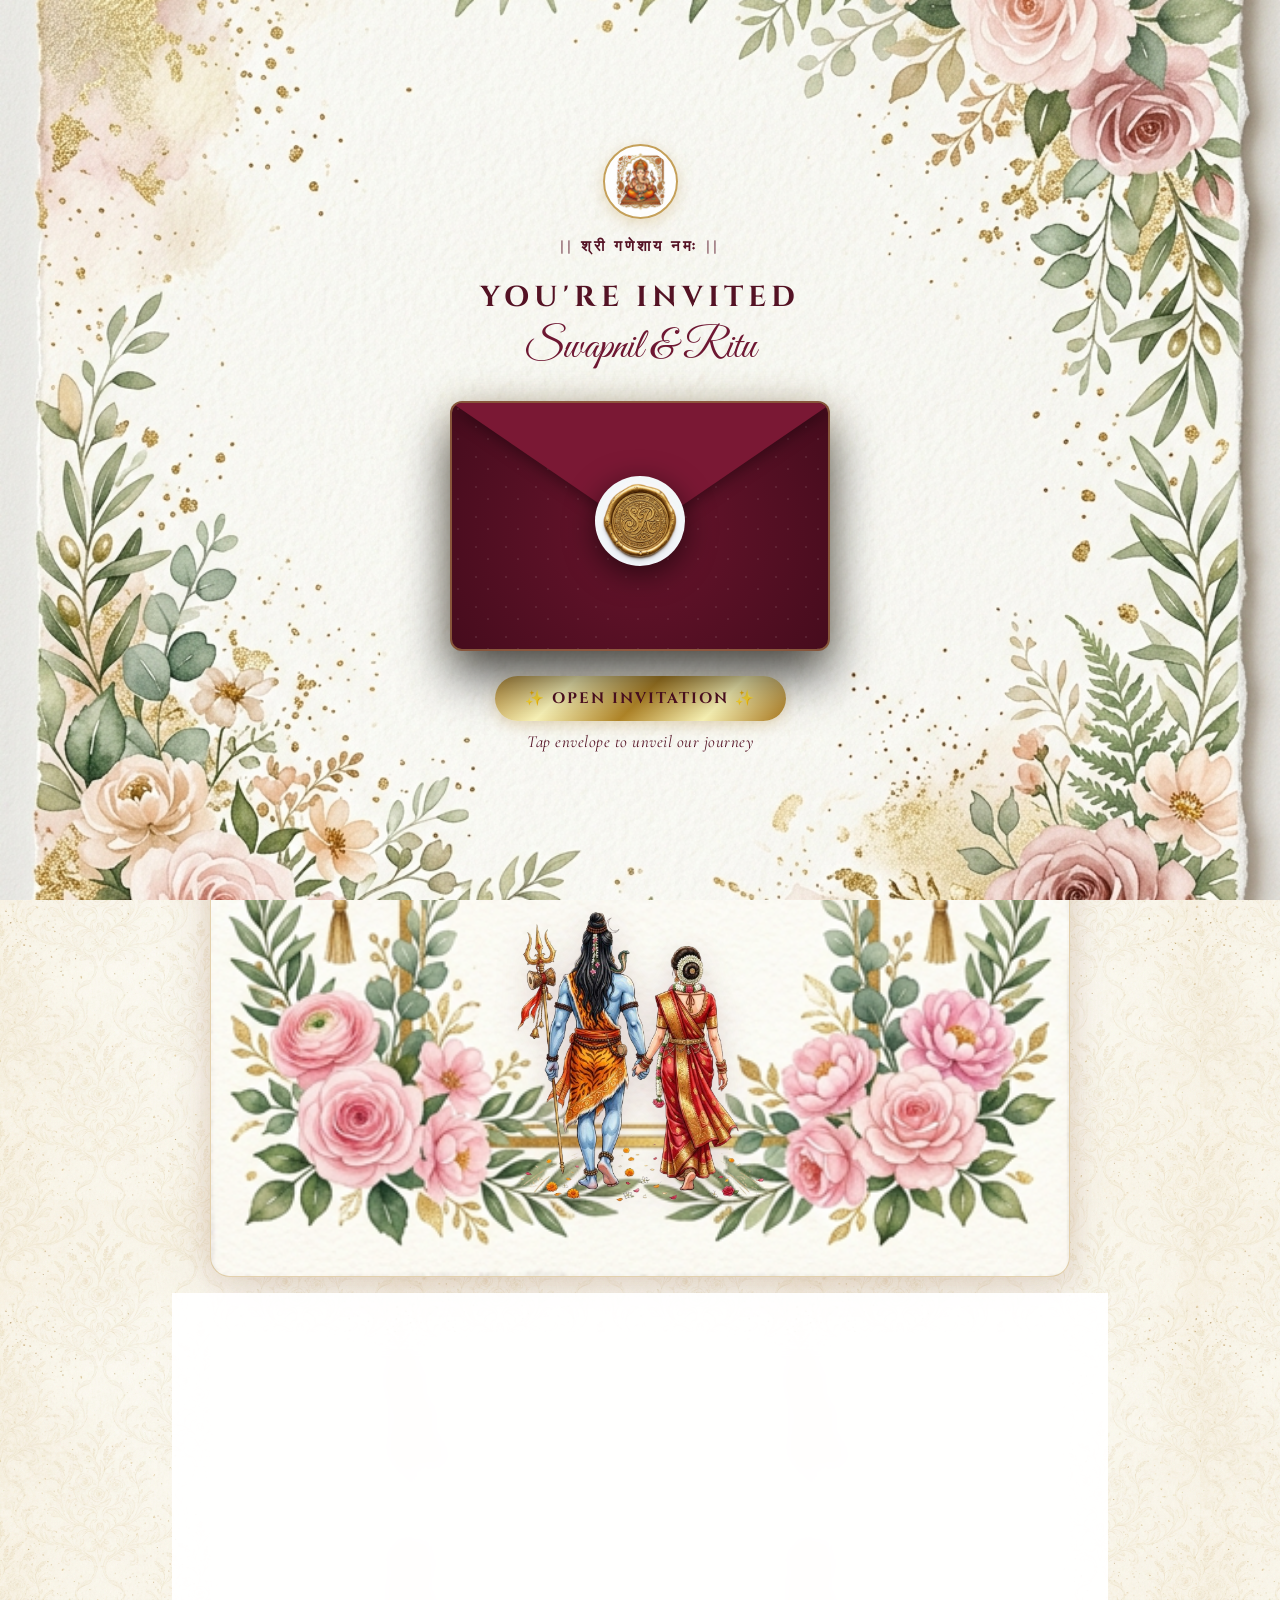
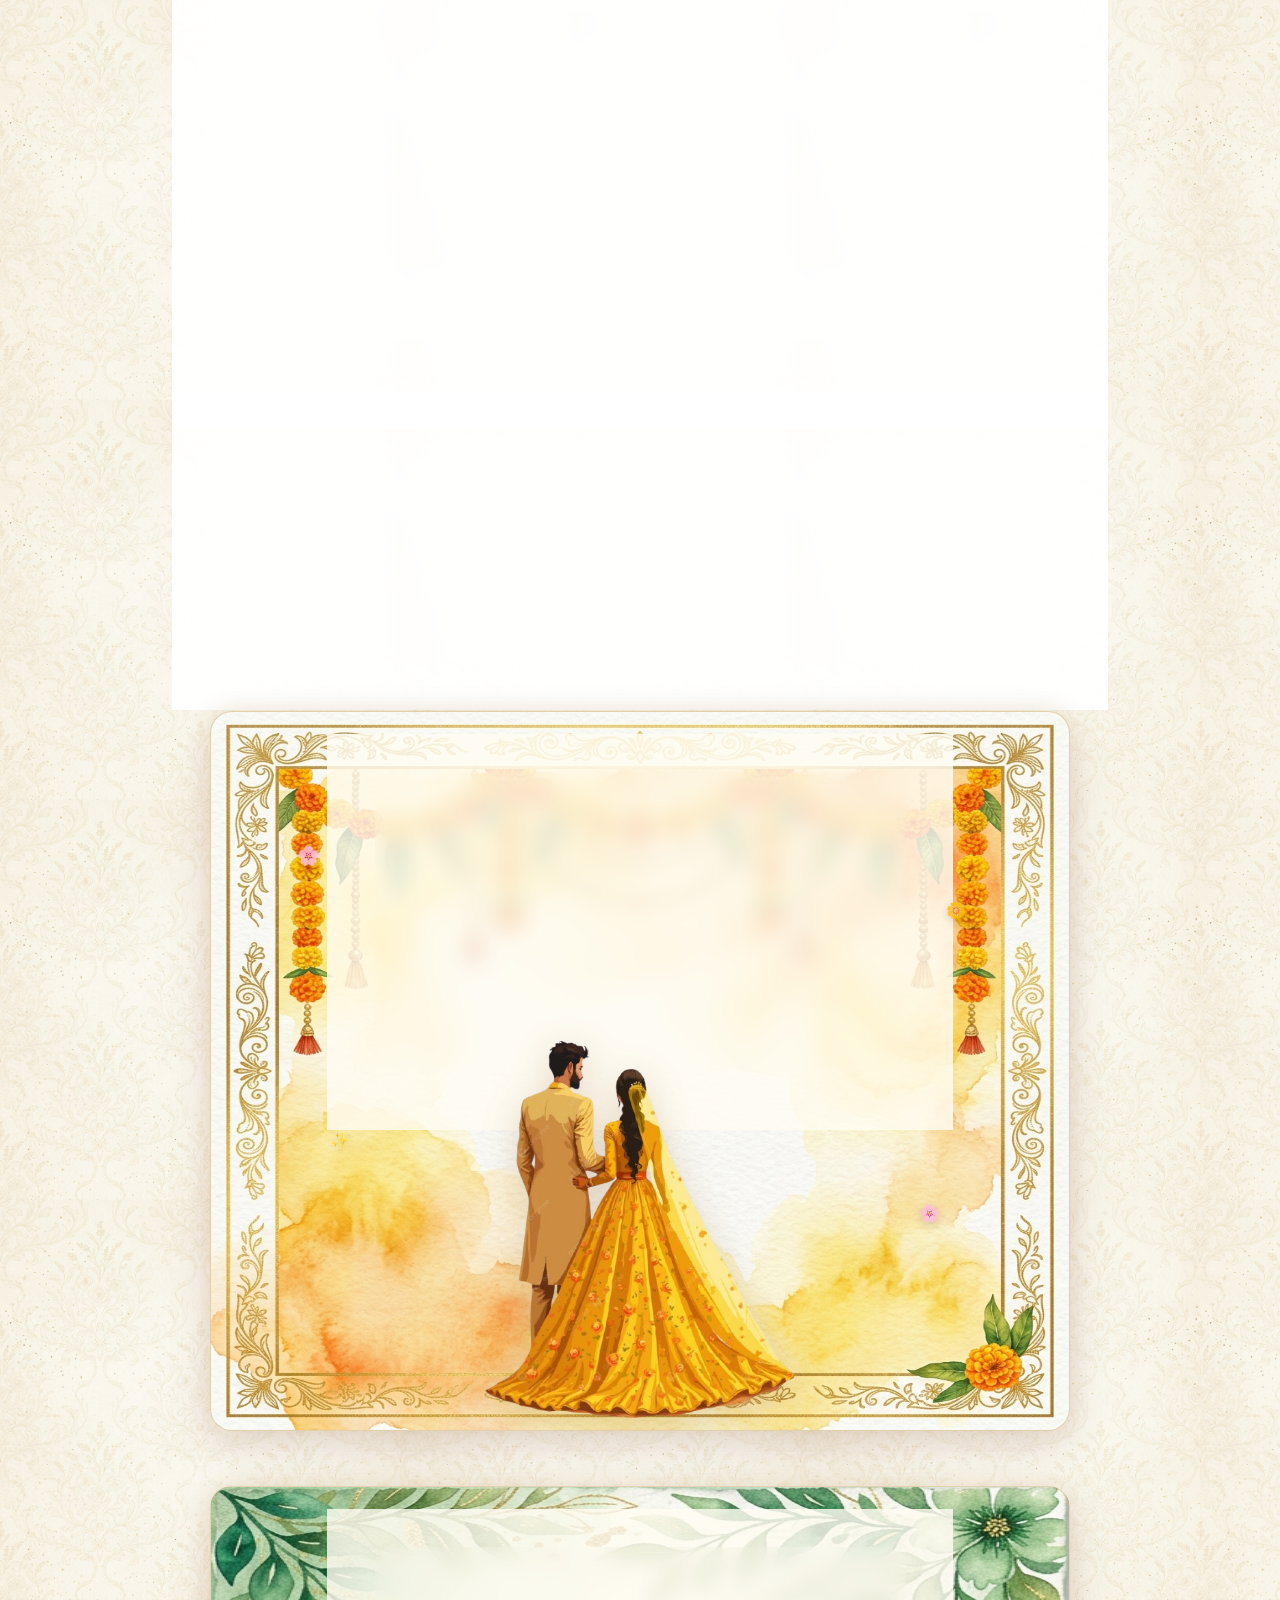
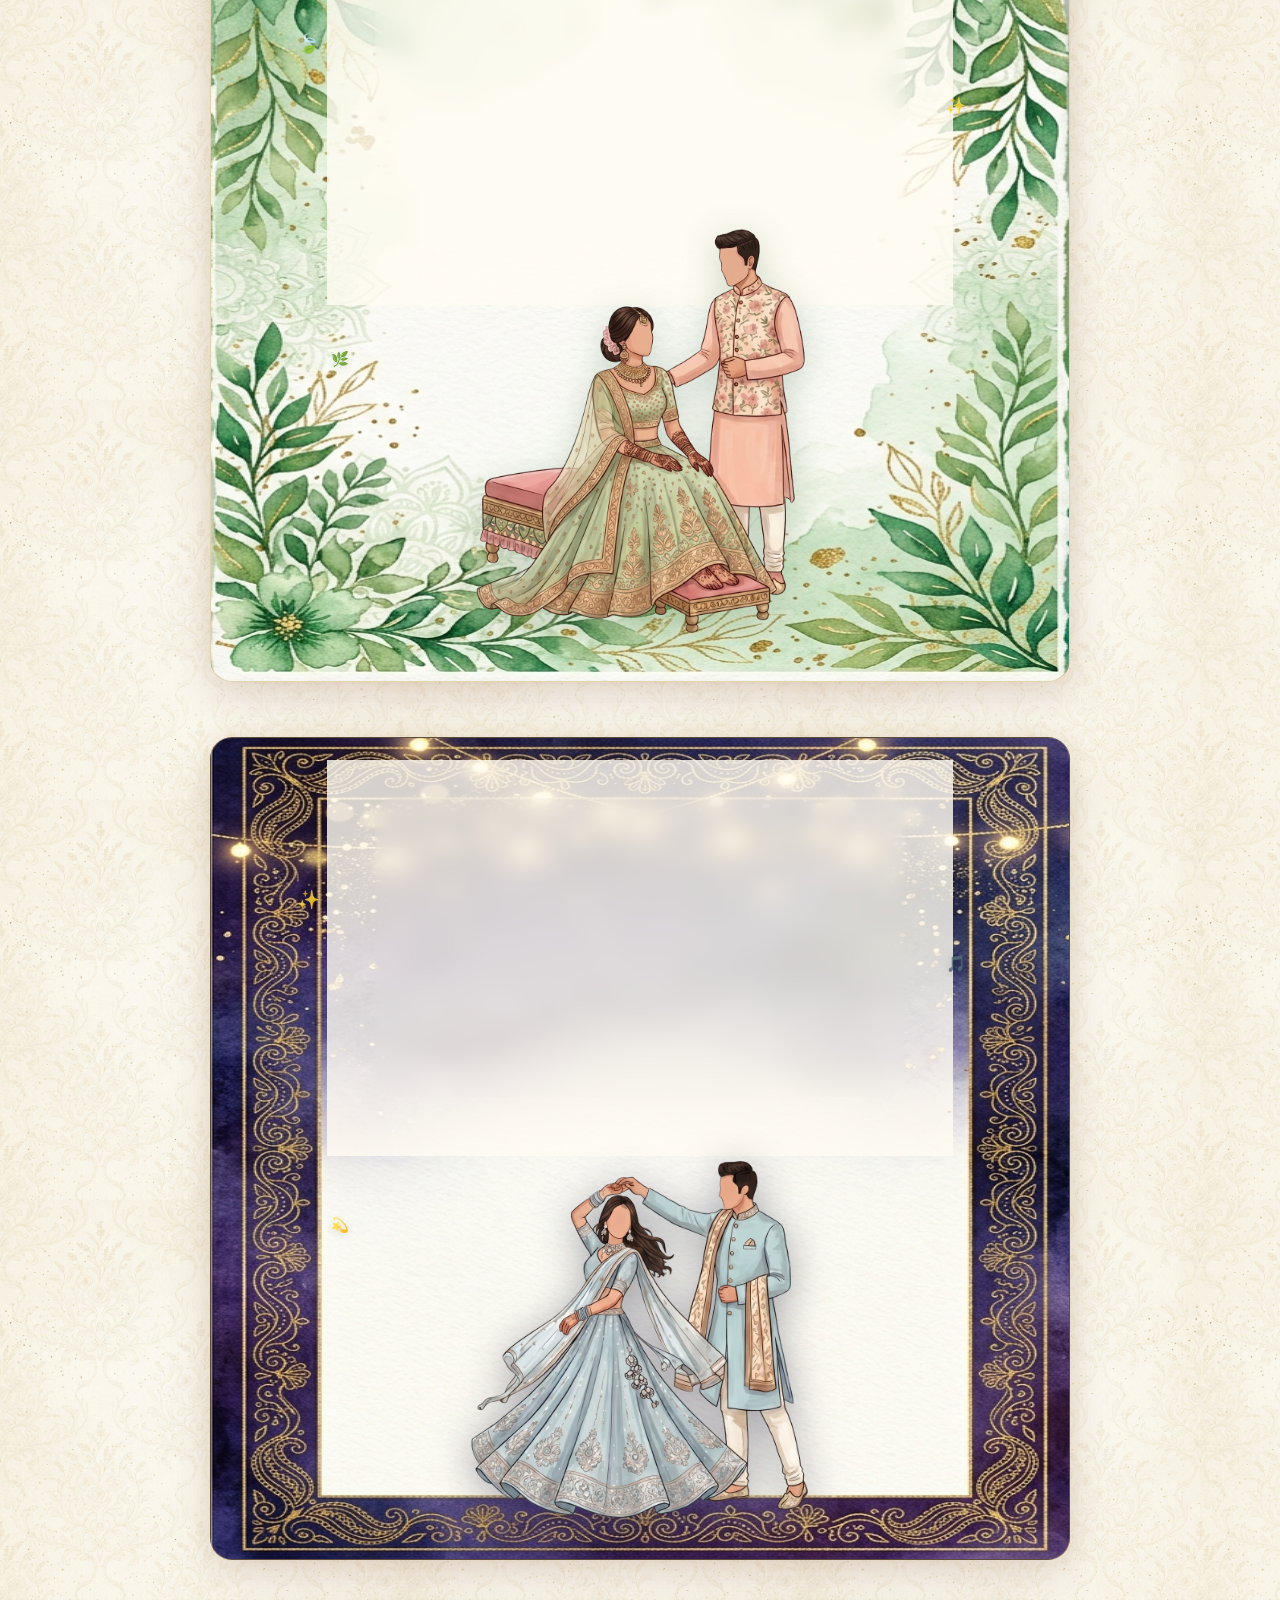
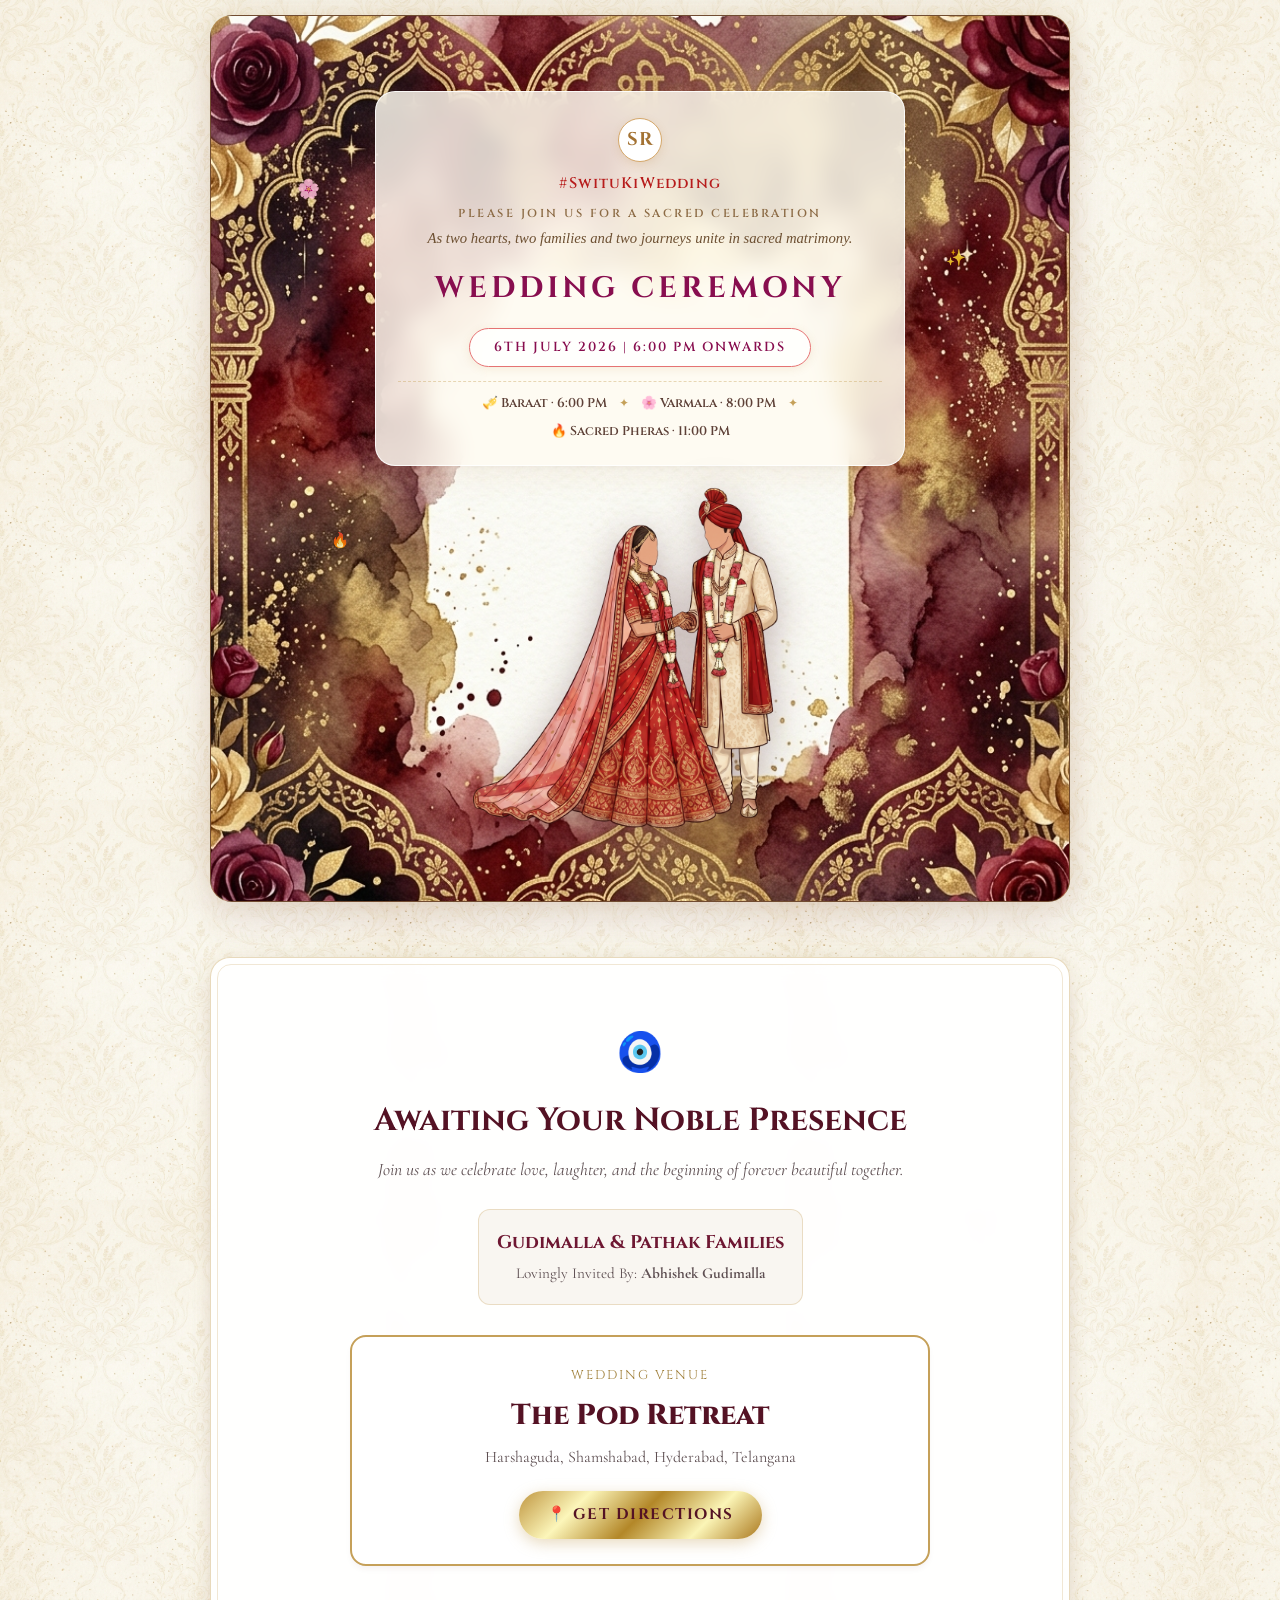
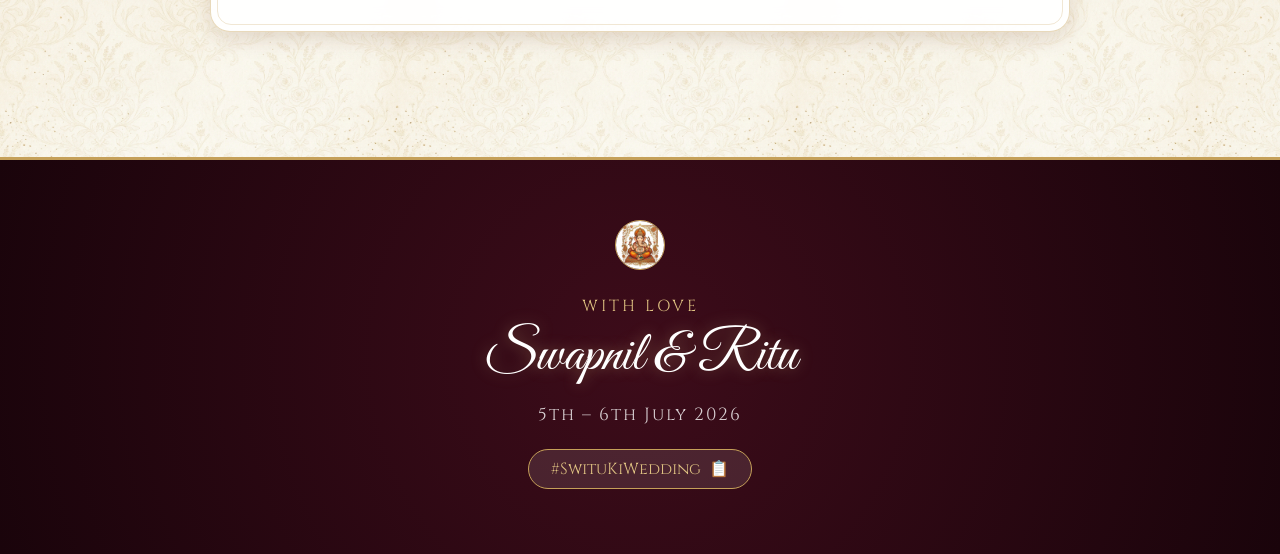
==== index.html @ f56a9f3b "first commit" ====
<!DOCTYPE html>
<html lang="en">
<head>
  <meta charset="UTF-8">
  <meta name="viewport" content="width=device-width, initial-scale=1.0">
  <title>Swapnil & Ritu | Wedding Invitation</title>
  
  <!-- SEO & Social Sharing Meta Tags -->
  <meta name="description" content="Wedding celebration of Swapnil & Ritu on 5th – 6th July 2026 at The Pod Retreat, Harshaguda, Hyderabad. Join us in our celebration of love. #SwituKiWedding">
  <meta property="og:title" content="Swapnil & Ritu Wedding Invitation">
  <meta property="og:description" content="We cordially invite you to celebrate the wedding ceremonies of Swapnil & Ritu on 5th – 6th July 2026.">
  <meta property="og:image" content="assets/img/shiva-parvati.png">
  <meta property="og:type" content="website">

  <!-- Favicon -->
  <link rel="icon" type="image/jpeg" href="assets/img/ganesha.jpg">

  <!-- Custom Stylesheet -->
  <link rel="stylesheet" href="src/style.css">
</head>
<body>

  <!-- Floating Falling Rose Petals & Botanical Canvas -->
  <canvas id="particles-canvas"></canvas>

  <!-- Side Botanical Borders for Larger Screens -->
  <div class="side-floral-left" aria-hidden="true"></div>
  <div class="side-floral-right" aria-hidden="true"></div>

  <!-- ========================================================================
       SECTION 1: 3D INTERACTIVE ENVELOPE OPENING SCREEN (LANDING)
       ======================================================================== -->
  <div id="envelope-screen">
    <div class="envelope-intro-header">
      <img src="assets/img/ganesha.jpg" alt="Lord Ganesha" class="intro-ganesha-badge">
      <div class="intro-shree-ganesh">|| श्री गणेशाय नमः ||</div>
      <div class="intro-invitation-text">You're Invited</div>
      <div class="intro-couple-highlight">
        <span class="js-groom-name">Swapnil</span> &amp; <span class="js-bride-name">Ritu</span>
      </div>
    </div>

    <!-- 3D Envelope -->
    <div class="envelope-wrapper" id="envelope-wrapper" title="Click to open the invitation">
      <div class="envelope-box">
        <div class="envelope-filigree"></div>
        <div class="envelope-flap"></div>
        
        <!-- Golden Monogram Wax Seal -->
        <div class="wax-seal-badge" id="wax-seal-badge">
          <img src="assets/img/wax_seal.jpg" alt="Monogram Wax Seal" class="wax-seal-img">
        </div>
      </div>
    </div>

    <!-- Interactive CTA Prompt -->
    <div class="envelope-cta-guide">
      <button type="button" class="envelope-cta-btn" id="btn-open-envelope">
        <span>✨ OPEN INVITATION ✨</span>
      </button>
      <span class="envelope-cta-subtitle">Tap envelope to unveil our journey</span>
    </div>
  </div>

  <!-- ========================================================================
       MAIN WEDDING INVITATION CONTENT
       ======================================================================== -->
  <main id="main-invitation">
    <div class="container">

      <!-- ====================================================================
           CARD 1: WELCOME INVITATION CARD
           (Framed with g-welcome-bg.png and shiva-parvati.png)
           ==================================================================== -->
      <section class="welcome-card-sheet" id="welcome-card">
        <!-- Top Arch & Bells Section -->
        <div class="welcome-top-arch">
          <!-- Ganesha in Arch Apex -->
          <div class="welcome-ganesha-wrap">
            <img src="assets/img/ganesha.jpg" alt="Lord Ganesha" class="welcome-ganesha-img">
          </div>

          <!-- Shree Ganeshaya Namah Pill Badge -->
          <div class="welcome-pill-badge">
            <span>|| OM SHREE GANESHAYA NAMAH ||</span>
          </div>

          <!-- Shloka Box -->
          <div class="welcome-shloka-box">
            <p class="welcome-shloka-sanskrit">
              मङ्गलम् भगवान् विष्णुः मङ्गलम् गरुडध्वजः ।<br>
              मङ्गलम् पुण्डरीकाक्षः मङ्गलाय तनो हरिः ।।
            </p>
            <p class="welcome-shloka-translit">
              MANGALAM BHAGWAN VISHNU · MANGALAM GARUDADHWAJAH<br>
              MANGALAM PUNDARIKAKSHAH · MANGALAYA TANO HARIH
            </p>
          </div>
        </div>

        <!-- Middle Couple Details -->
        <div class="welcome-content-body">
          <p class="welcome-invitation-text">
            We request the honor of your gracious presence on<br>
            the auspicious occasion of the wedding celebration of
          </p>

          <!-- Groom -->
          <div class="welcome-person-block">
            <h2 class="welcome-person-name js-groom-name">Swapnil</h2>
            <div class="welcome-person-parents">
              S/o <strong class="js-groom-parents">Mr. Srinivas Gudimalla &amp; Mrs. Sunitha Gudimalla</strong>
            </div>
            <div class="welcome-person-grandparents">
              Grandson of <span class="js-groom-grandparents">Late Mr. Ramulu &amp; Mrs. Gouru Bai</span>
            </div>
          </div>

          <!-- Weds -->
          <div class="welcome-weds-divider">weds</div>

          <!-- Bride -->
          <div class="welcome-person-block">
            <h2 class="welcome-person-name js-bride-name">Ritu</h2>
            <div class="welcome-person-parents">
              D/o <strong class="js-bride-parents">Mr. Manoj Kumar Pathak &amp; Mrs. Bachchi Devi</strong>
            </div>
            <div class="welcome-person-grandparents">
              Granddaughter of <span class="js-bride-grandparents">Mr. Shovakant Pathak &amp; Late Mrs. Prabha Devi</span>
            </div>
          </div>

          <!-- Shiva & Parvati Illustration -->
          <div class="welcome-shiva-parvati-wrap">
            <img src="assets/img/shiva-parvati.png" alt="Lord Shiva and Goddess Parvati Blessing" class="welcome-shiva-parvati-img">
          </div>
        </div>
      </section>

      <!-- ====================================================================
           CARD 2: SAVE THE DATE & INTERACTIVE SCRATCH TO REVEAL
           ==================================================================== -->
      <section class="card-sheet scratch-section-wrapper">
        <span class="section-badge">Save The Date</span>
        <h2 class="section-main-heading">A Grand Celebration of Love</h2>
        <p class="section-subheading">Unveil the auspicious date below</p>

        <!-- Scratch Card Box -->
        <div class="scratch-card-box">
          <!-- Hidden Revealed Content -->
          <div class="scratch-revealed-content">
            <span class="revealed-tagline">Save Our Date</span>
            <span class="revealed-date js-wedding-date">6th July 2026</span>
            <span class="revealed-venue js-venue-name">The Pod Retreat, Hyderabad</span>
          </div>

          <!-- Interactive Scratch Canvas -->
          <canvas id="scratch-canvas"></canvas>
        </div>

        <div class="scratch-hint">
          <span>👆 Scratch with finger or mouse to reveal</span>
        </div>
        <button type="button" class="quick-reveal-btn" id="btn-quick-reveal">Reveal Date</button>

        <!-- Real-Time Countdown Timer -->
        <div class="countdown-container">
          <div class="countdown-unit">
            <span class="countdown-num" id="timer-days">00</span>
            <span class="countdown-label">Days</span>
          </div>
          <div class="countdown-unit">
            <span class="countdown-num" id="timer-hours">00</span>
            <span class="countdown-label">Hours</span>
          </div>
          <div class="countdown-unit">
            <span class="countdown-num" id="timer-minutes">00</span>
            <span class="countdown-label">Mins</span>
          </div>
          <div class="countdown-unit">
            <span class="countdown-num" id="timer-seconds">00</span>
            <span class="countdown-label">Secs</span>
          </div>
        </div>
      </section>

      <!-- ====================================================================
           SECTION 3: FESTIVITIES INTRO & STANDALONE CEREMONY CARDS
           ==================================================================== -->
      <section class="card-sheet festivities-intro-sheet">
        <div style="text-align: center;">
          <span class="section-badge">Wedding Festivities</span>
          <h2 class="section-main-heading">Schedule of Celebrations</h2>
          <p class="section-subheading">Join us across every joyful ceremony as two souls unite</p>
        </div>
      </section>

      <!-- ====================================================================
           CEREMONY 1: HALDI CEREMONY (Standalone Custom Card)
           Background: assets/img/g-haldi-background.png
           Foreground: assets/img/haldi-foreground.png
           ==================================================================== -->
      <section class="ceremony-card ceremony-card-haldi" id="event-haldi">
        <!-- Floating Petals Decorative Accents -->
        <span class="floating-petal petal-p1" aria-hidden="true">🌸</span>
        <span class="floating-petal petal-p2" aria-hidden="true">🌼</span>
        <span class="floating-petal petal-p3" aria-hidden="true">✨</span>
        <span class="floating-petal petal-p4" aria-hidden="true">🌸</span>

        <!-- Center Frosted Glass Content Box -->
        <div class="ceremony-frosted-card">
          <!-- Monogram Seal -->
          <div class="ceremony-monogram">
            <span class="ceremony-monogram-text">SR</span>
          </div>

          <!-- Hashtag Tagline -->
          <p class="ceremony-tagline">#SunMeetsSky</p>

          <!-- Invitation Subtext -->
          <p class="ceremony-subtext-heading">PLEASE JOIN US FOR A MORNING</p>
          <p class="ceremony-subtext-desc">Filled with love, laughter and turmeric.</p>

          <!-- Ceremony Title -->
          <h3 class="ceremony-main-title">HALDI CEREMONY</h3>

          <!-- Date / Time Pill Badge -->
          <div class="ceremony-pill-badge">
            <span>5TH JULY 2026 | 10:00 AM</span>
          </div>
        </div>

        <!-- Foreground Couple Illustration -->
        <div class="ceremony-foreground-wrap">
          <img src="assets/img/haldi-foreground.png" alt="Haldi Ceremony Couple" class="ceremony-foreground-img">
        </div>
      </section>

      <!-- ====================================================================
           CEREMONY 2: MEHNDI CEREMONY (Standalone Custom Card)
           Background: assets/img/g-mehndi-background.png
           Foreground: assets/img/mehndi-foreground.png
           ==================================================================== -->
      <section class="ceremony-card ceremony-card-mehndi" id="event-mehndi">
        <span class="floating-petal petal-p1" aria-hidden="true">🍃</span>
        <span class="floating-petal petal-p2" aria-hidden="true">✨</span>
        <span class="floating-petal petal-p3" aria-hidden="true">🌿</span>

        <!-- Center Frosted Glass Content Box -->
        <div class="ceremony-frosted-card">
          <!-- Monogram Seal -->
          <div class="ceremony-monogram">
            <span class="ceremony-monogram-text">SR</span>
          </div>

          <!-- Hashtag Tagline -->
          <p class="ceremony-tagline">#MehndiHaiRachneWali</p>

          <!-- Invitation Subtext -->
          <p class="ceremony-subtext-heading">PLEASE JOIN US FOR AN AFTERNOON</p>
          <p class="ceremony-subtext-desc">Filled with vibrant hues, joyful moments and fragrant henna.</p>

          <!-- Ceremony Title -->
          <h3 class="ceremony-main-title">MEHNDI CEREMONY</h3>

          <!-- Date / Time Pill Badge -->
          <div class="ceremony-pill-badge">
            <span>5TH JULY 2026 | 2:00 PM</span>
          </div>
        </div>

        <!-- Foreground Couple Illustration -->
        <div class="ceremony-foreground-wrap">
          <img src="assets/img/mehndi-foreground.png" alt="Mehndi Ceremony Couple" class="ceremony-foreground-img ceremony-foreground-mehndi">
        </div>
      </section>

      <!-- ====================================================================
           CEREMONY 3: SANGEET CELEBRATION (Standalone Custom Card)
           Background: assets/img/g-sangeet-background.png
           Foreground: assets/img/sangeet-foreground.png
           ==================================================================== -->
      <section class="ceremony-card ceremony-card-sangeet" id="event-sangeet">
        <span class="floating-petal petal-p1" aria-hidden="true">✨</span>
        <span class="floating-petal petal-p2" aria-hidden="true">🎵</span>
        <span class="floating-petal petal-p3" aria-hidden="true">💫</span>

        <!-- Center Frosted Glass Content Box -->
        <div class="ceremony-frosted-card">
          <!-- Monogram Seal -->
          <div class="ceremony-monogram">
            <span class="ceremony-monogram-text">SR</span>
          </div>

          <!-- Hashtag Tagline -->
          <p class="ceremony-tagline">#YeShaamShandaar</p>

          <!-- Invitation Subtext -->
          <p class="ceremony-subtext-heading">PLEASE JOIN US FOR AN EVENING</p>
          <p class="ceremony-subtext-desc">Where melodies meet memories and hearts dance with joy.</p>

          <!-- Ceremony Title -->
          <h3 class="ceremony-main-title">SANGEET CELEBRATION</h3>

          <!-- Date / Time Pill Badge -->
          <div class="ceremony-pill-badge">
            <span>5TH JULY 2026 | 8:00 PM</span>
          </div>
        </div>

        <!-- Foreground Couple Illustration -->
        <div class="ceremony-foreground-wrap">
          <img src="assets/img/sangeet-foreground.png" alt="Sangeet Celebration Couple" class="ceremony-foreground-img ceremony-foreground-sangeet">
        </div>
      </section>

      <!-- ====================================================================
           CEREMONY 4: WEDDING CEREMONY (Standalone Custom Card)
           Background: assets/img/g-wedding-background.png
           Foreground: assets/img/wedding-foreground.png
           ==================================================================== -->
      <section class="ceremony-card ceremony-card-wedding" id="event-wedding">
        <span class="floating-petal petal-p1" aria-hidden="true">🌸</span>
        <span class="floating-petal petal-p2" aria-hidden="true">✨</span>
        <span class="floating-petal petal-p3" aria-hidden="true">🔥</span>

        <!-- Center Frosted Glass Content Box -->
        <div class="ceremony-frosted-card">
          <!-- Monogram Seal -->
          <div class="ceremony-monogram">
            <span class="ceremony-monogram-text">SR</span>
          </div>

          <!-- Hashtag Tagline -->
          <p class="ceremony-tagline">#SwituKiWedding</p>

          <!-- Invitation Subtext -->
          <p class="ceremony-subtext-heading">PLEASE JOIN US FOR A SACRED CELEBRATION</p>
          <p class="ceremony-subtext-desc">As two hearts, two families and two journeys unite in sacred matrimony.</p>

          <!-- Ceremony Title -->
          <h3 class="ceremony-main-title">WEDDING CEREMONY</h3>

          <!-- Date / Time Pill Badge -->
          <div class="ceremony-pill-badge">
            <span>6TH JULY 2026 | 6:00 PM ONWARDS</span>
          </div>

          <!-- Detailed Sacred Timeline -->
          <div class="ceremony-timeline-pill-box">
            <span class="ceremony-timeline-item">🎺 Baraat · 6:00 PM</span>
            <span class="ceremony-timeline-divider">✦</span>
            <span class="ceremony-timeline-item">🌸 Varmala · 8:00 PM</span>
            <span class="ceremony-timeline-divider">✦</span>
            <span class="ceremony-timeline-item">🔥 Sacred Pheras · 11:00 PM</span>
          </div>
        </div>

        <!-- Foreground Couple Illustration -->
        <div class="ceremony-foreground-wrap">
          <img src="assets/img/wedding-foreground.png" alt="Wedding Ceremony Couple" class="ceremony-foreground-img ceremony-foreground-wedding">
        </div>
      </section>



      <!-- ====================================================================
           CARD 5: VENUE & AWAITING NOBLE PRESENCE
           ==================================================================== -->
      <section class="card-sheet">
        <div class="venue-card-inner">
          <div class="evil-eye-icon">🧿</div>
          <h2 class="awaiting-title">Awaiting Your Noble Presence</h2>
          <p class="awaiting-message js-host-message">
            “Join us as we celebrate love, laughter, and the beginning of forever beautiful together.”
          </p>

          <div class="host-signature-box">
            <div class="host-families js-host-family">Gudimalla &amp; Pathak Families</div>
            <div class="cordially-invited">Lovingly Invited By: <strong class="js-invited-by">Abhishek Gudimalla</strong></div>
          </div>

          <div class="venue-details-box">
            <span class="venue-tag">Wedding Venue</span>
            <h3 class="venue-name js-venue-name">The Pod Retreat</h3>
            <p class="venue-address js-venue-address">Harshaguda, Shamshabad, Hyderabad, Telangana</p>
            <a href="https://www.google.com/maps/search/?api=1&query=The+Pod+Retreat+Harshaguda+Hyderabad" target="_blank" rel="noopener noreferrer" class="directions-btn" id="btn-get-directions">
              <span>📍 GET DIRECTIONS</span>
            </a>
          </div>
        </div>
      </section>

    </div>
  </main>

  <!-- ========================================================================
       FOOTER & SOCIAL HASHTAG
       ======================================================================== -->
  <footer class="wedding-footer">
    <img src="assets/img/ganesha.jpg" alt="Lord Ganesha" class="footer-ganesha-small">
    <div class="footer-with-love">With Love</div>
    <div class="footer-names"><span class="js-groom-name">Swapnil</span> &amp; <span class="js-bride-name">Ritu</span></div>
    <div class="footer-date js-wedding-date">5th – 6th July 2026</div>

    <button type="button" class="footer-hashtag-btn" id="btn-copy-hashtag">
      <span class="js-hashtag">#SwituKiWedding</span>
      <span>📋</span>
    </button>
    <span class="footer-copy-toast" id="hashtag-toast">Copied hashtag to clipboard!</span>
  </footer>

  <!-- ========================================================================
       FLOATING AUDIO CONTROLLER
       ======================================================================== -->
  <div class="audio-controller">
    <div class="audio-tooltip" id="audio-tooltip">Play Music</div>
    <button type="button" class="audio-toggle-btn" id="btn-audio-toggle" aria-label="Toggle background music">
      <span id="audio-icon">🔇</span>
    </button>
  </div>

  <!-- Scripts -->
  <script src="src/config.js"></script>
  <script src="src/main.js"></script>
</body>
</html>
---- src/style.css ----
/* ==========================================================================
   WEDDING INVITATION CLONE - STYLESHEET
   Aesthetic: Royal Indian Wedding, Parchment & Watercolor Florals, Warm Gold & Maroon
   ========================================================================== */

@import url('https://fonts.googleapis.com/css2?family=Cinzel+Decorative:wght@700;900&family=Cinzel:wght@500;600;700;800&family=Cormorant+Garamond:ital,wght@0,400;0,600;0,700;1,400;1,600&family=Great+Vibes&family=Montserrat:wght@300;400;500;600;700&family=Noto+Serif+Devanagari:wght@500;600;700&display=swap');

:root {
  --primary-maroon: #541224;
  --royal-maroon: #6e1732;
  --accent-burgundy: #831843;
  --gold-primary: #c5a059;
  --gold-light: #dfc282;
  --gold-dark: #9e7d36;
  --gold-gradient: linear-gradient(135deg, #bf953f 0%, #fcf6ba 25%, #b38728 50%, #fbf5b7 75%, #aa771c 100%);
  --gold-text-gradient: linear-gradient(135deg, #8a641d 0%, #c5a059 50%, #755214 100%);
  --bg-cream: #faf7f2;
  --bg-parchment: #f6f1e8;
  --text-dark: #2c1a1d;
  --text-muted: #5e4f52;
  --font-serif: 'Cormorant Garamond', Georgia, serif;
  --font-royal: 'Cinzel', serif;
  --font-script: 'Great Vibes', cursive;
  --font-sans: 'Montserrat', sans-serif;
  --shadow-sm: 0 4px 6px -1px rgba(74, 21, 37, 0.05);
  --shadow-md: 0 10px 25px -5px rgba(74, 21, 37, 0.12);
  --shadow-lg: 0 20px 40px -10px rgba(74, 21, 37, 0.2);
  --radius-card: 20px;
  --radius-sm: 10px;
}

/* Base Styles */
* {
  margin: 0;
  padding: 0;
  box-sizing: border-box;
}

html {
  scroll-behavior: smooth;
  font-size: 16px;
}

body {
  font-family: var(--font-serif);
  background-color: var(--bg-cream);
  background-image: url('../assets/img/parchment_bg.jpg');
  background-repeat: repeat;
  background-size: 400px;
  color: var(--text-dark);
  line-height: 1.6;
  overflow-x: hidden;
  position: relative;
  min-height: 100vh;
}

/* Floating Particles Canvas */
#particles-canvas {
  position: fixed;
  top: 0;
  left: 0;
  width: 100vw;
  height: 100vh;
  pointer-events: none;
  z-index: 90;
}

/* Container */
.container {
  width: 100%;
  max-width: 900px;
  margin: 0 auto;
  padding: 0 20px;
  position: relative;
  z-index: 10;
}

/* ==========================================================================
   ENVELOPE SCREEN (INTERACTIVE LANDING)
   ========================================================================== */
#envelope-screen {
  position: fixed;
  inset: 0;
  width: 100vw;
  height: 100vh;
  background-color: #faf7f2;
  background-image: url('../assets/img/background.png');
  background-size: cover;
  background-position: center center;
  background-repeat: no-repeat;
  display: flex;
  flex-direction: column;
  justify-content: center;
  align-items: center;
  z-index: 1000;
  transition: opacity 1s cubic-bezier(0.4, 0, 0.2, 1), transform 1s cubic-bezier(0.4, 0, 0.2, 1);
  overflow: hidden;
  padding: 20px;
}

#envelope-screen.opened {
  opacity: 0;
  transform: scale(1.1);
  pointer-events: none;
}

.envelope-intro-header {
  text-align: center;
  margin-bottom: 20px;
  animation: fadeInDown 1.2s ease-out;
}

.intro-ganesha-badge {
  width: 75px;
  height: 75px;
  border-radius: 50%;
  border: 2px solid var(--gold-primary);
  background: rgba(255, 255, 255, 0.85);
  padding: 4px;
  box-shadow: 0 4px 15px rgba(197, 160, 89, 0.35);
  margin-bottom: 8px;
  object-fit: contain;
}

.intro-shree-ganesh {
  font-family: var(--font-royal);
  color: var(--primary-maroon);
  letter-spacing: 3px;
  font-size: 0.95rem;
  font-weight: 700;
  text-transform: uppercase;
  margin-bottom: 4px;
}

.intro-invitation-text {
  font-family: var(--font-royal);
  color: var(--primary-maroon);
  font-size: 1.8rem;
  letter-spacing: 5px;
  font-weight: 700;
  text-transform: uppercase;
  margin-top: 15px;
}

.intro-couple-highlight {
  font-family: var(--font-script);
  color: var(--royal-maroon);
  font-size: 2.6rem;
  margin-top: -6px;
}

/* Envelope 3D Container */
.envelope-wrapper {
  position: relative;
  width: 380px;
  max-width: 90vw;
  height: 250px;
  cursor: pointer;
  perspective: 1200px;
  transition: transform 0.4s ease;
}

.envelope-wrapper:hover {
  transform: translateY(-8px) scale(1.02);
}

.envelope-box {
  position: relative;
  width: 100%;
  height: 100%;
  background: #500f21;
  background-image: radial-gradient(circle at 50% 50%, #68142c 0%, #460c1d 100%);
  border-radius: 12px;
  box-shadow: 0 25px 50px rgba(0, 0, 0, 0.7), 0 0 30px rgba(197, 160, 89, 0.25);
  border: 2px solid rgba(197, 160, 89, 0.5);
  overflow: hidden;
}

/* Floral Filigree overlay on envelope */
.envelope-filigree {
  position: absolute;
  inset: 0;
  background-image:
    radial-gradient(circle at 20% 20%, rgba(255, 255, 255, 0.08) 1px, transparent 1px),
    radial-gradient(circle at 80% 80%, rgba(255, 255, 255, 0.08) 1px, transparent 1px);
  background-size: 30px 30px;
  pointer-events: none;
}

/* Flap top */
.envelope-flap {
  position: absolute;
  top: 0;
  left: 0;
  width: 100%;
  height: 0;
  border-left: 190px solid transparent;
  border-right: 190px solid transparent;
  border-top: 130px solid #7a1834;
  transform-origin: top;
  transition: transform 0.8s cubic-bezier(0.4, 0, 0.2, 1);
  z-index: 5;
  filter: drop-shadow(0 4px 8px rgba(0, 0, 0, 0.4));
}

@media (max-width: 480px) {
  .envelope-wrapper {
    height: 220px;
  }

  .envelope-flap {
    border-left-width: 170px;
    border-right-width: 170px;
    border-top-width: 110px;
  }
}

.envelope-wrapper.open-anim .envelope-flap {
  transform: rotateX(180deg);
  z-index: 1;
}

/* Golden Monogram Wax Seal */
.wax-seal-badge {
  position: absolute;
  top: 48%;
  left: 50%;
  transform: translate(-50%, -50%);
  width: 90px;
  height: 90px;
  border-radius: 50%;
  z-index: 10;
  cursor: pointer;
  transition: transform 0.3s ease, filter 0.3s ease;
  filter: drop-shadow(0 8px 15px rgba(0, 0, 0, 0.6));
}

.envelope-wrapper:hover .wax-seal-badge {
  transform: translate(-50%, -50%) scale(1.08);
  filter: drop-shadow(0 12px 20px rgba(223, 194, 130, 0.6));
}

.wax-seal-img {
  width: 100%;
  height: 100%;
  object-fit: cover;
  border-radius: 50%;
}

.envelope-cta-guide {
  margin-top: 25px;
  display: flex;
  flex-direction: column;
  align-items: center;
  gap: 8px;
  animation: pulseGuide 2s infinite ease-in-out;
}

.envelope-cta-btn {
  background: var(--gold-gradient);
  color: var(--primary-maroon);
  font-family: var(--font-royal);
  font-size: 0.95rem;
  font-weight: 700;
  letter-spacing: 2px;
  padding: 12px 30px;
  border-radius: 30px;
  border: none;
  cursor: pointer;
  box-shadow: 0 4px 15px rgba(197, 160, 89, 0.4);
  display: flex;
  align-items: center;
  gap: 10px;
  transition: all 0.3s ease;
}

.envelope-cta-btn:hover {
  transform: scale(1.05);
  box-shadow: 0 6px 20px rgba(223, 194, 130, 0.7);
}

.envelope-cta-subtitle {
  color: var(--primary-maroon);
  font-family: var(--font-serif);
  font-style: italic;
  font-size: 1.05rem;
  letter-spacing: 0.5px;
}

/* ==========================================================================
   MAIN INVITATION WRAPPER
   ========================================================================== */
#main-invitation {
  position: relative;
  z-index: 20;
  padding: 40px 0 80px;
}

/* Floral Side Borders for Desktop */
.side-floral-left,
.side-floral-right {
  position: fixed;
  top: 0;
  bottom: 0;
  width: 160px;
  opacity: 0.35;
  pointer-events: none;
  z-index: 5;
  background-repeat: no-repeat;
  background-size: contain;
  transition: opacity 0.5s ease;
}

.side-floral-left {
  left: 0;
  background-image: url('../assets/img/floral_left.jpg');
  background-position: left center;
}

.side-floral-right {
  right: 0;
  background-image: url('../assets/img/floral_right.jpg');
  background-position: right center;
}

@media (max-width: 1024px) {

  .side-floral-left,
  .side-floral-right {
    display: none;
  }
}

/* ==========================================================================
   SECTION 1: WELCOME INVITATION CARD (Framed with g-welcome-bg.png & shiva-parvati.png)
   ========================================================================== */
.welcome-card-sheet {
  position: relative;
  width: 100%;
  margin: 0 auto 55px;
  background-color: #faf7f2;
  background-image: url('../assets/img/g-welcome-bg.png');
  background-repeat: no-repeat;
  background-position: center top;
  background-size: 100% 100%;
  border-radius: 20px;
  box-shadow: 0 15px 45px rgba(84, 18, 36, 0.12), 0 0 25px rgba(197, 160, 89, 0.2);
  border: 1.5px solid rgba(197, 160, 89, 0.45);
  overflow: hidden;
  text-align: center;
  padding: 55px 40px 50px;
}

/* Top Arch with Golden Temple Bells */
.welcome-top-arch {
  position: relative;
  width: 100%;
  padding: 0;
  background: none;
}

/* Ganesha in Top Arch Apex */
.welcome-ganesha-wrap {
  width: 76px;
  height: 76px;
  margin: 0 auto 12px;
  display: flex;
  align-items: center;
  justify-content: center;
}

.welcome-ganesha-img {
  width: 100%;
  height: 100%;
  object-fit: contain;
  filter: drop-shadow(0 4px 8px rgba(0, 0, 0, 0.2));
  animation: floatSoft 4s ease-in-out infinite;
}

/* Shree Ganeshaya Namah Pill Badge */
.welcome-pill-badge {
  display: inline-block;
  background: rgba(255, 252, 246, 0.92);
  border: 1.5px solid rgba(197, 160, 89, 0.5);
  border-radius: 25px;
  padding: 6px 22px;
  margin-bottom: 20px;
  box-shadow: 0 2px 10px rgba(197, 160, 89, 0.2);
}

.welcome-pill-badge span {
  font-family: var(--font-royal);
  color: var(--primary-maroon);
  font-size: 0.85rem;
  font-weight: 700;
  letter-spacing: 3px;
  text-transform: uppercase;
}

/* Shloka Box */
.welcome-shloka-box {
  background: rgba(255, 253, 248, 0.94);
  border: 1.5px solid rgba(197, 160, 89, 0.45);
  border-radius: 16px;
  padding: 22px 20px;
  box-shadow: 0 4px 15px rgba(84, 18, 36, 0.06);
  margin: 0 auto 10px;
  max-width: 580px;
}

.welcome-shloka-sanskrit {
  font-family: 'Noto Serif Devanagari', 'Cormorant Garamond', Georgia, serif;
  font-size: 1.25rem;
  color: var(--royal-maroon);
  font-weight: 700;
  line-height: 1.8;
  letter-spacing: 0.5px;
  margin-bottom: 12px;
}

.welcome-shloka-translit {
  font-family: var(--font-serif);
  font-size: 0.82rem;
  color: var(--accent-burgundy);
  font-style: italic;
  font-weight: 600;
  letter-spacing: 1.2px;
  line-height: 1.6;
  text-transform: uppercase;
}

/* Middle Content Body */
.welcome-content-body {
  position: relative;
  z-index: 2;
  padding: 10px 30px 0;
}

.welcome-invitation-text {
  font-family: var(--font-serif);
  font-size: 1.05rem;
  color: #523e42;
  line-height: 1.6;
  margin: 15px auto 25px;
  max-width: 580px;
}

/* Person Name & Family Block */
.welcome-person-block {
  margin-bottom: 5px;
}

.welcome-person-name {
  font-family: var(--font-script);
  font-size: 4rem;
  color: #8e1b34;
  line-height: 1.1;
  margin-bottom: 6px;
  text-shadow: 0 2px 4px rgba(142, 27, 52, 0.12);
}

.welcome-person-parents {
  font-size: 0.95rem;
  color: #5e484c;
  line-height: 1.5;
}

.welcome-person-parents strong {
  color: var(--text-dark);
}

.welcome-person-grandparents {
  font-size: 0.88rem;
  color: #7d686c;
  margin-top: 3px;
  font-style: italic;
}

/* Weds Divider */
.welcome-weds-divider {
  font-family: var(--font-script);
  font-size: 2rem;
  color: #8e1b34;
  margin: 18px 0;
}

/* Shiva & Parvati Blessing Image */
.welcome-shiva-parvati-wrap {
  position: relative;
  z-index: 2;
  margin-top: 25px;
  margin-bottom: 15px;
  display: flex;
  justify-content: center;
}

.welcome-shiva-parvati-img {
  width: auto;
  max-width: 320px;
  max-height: 420px;
  object-fit: contain;
  filter: drop-shadow(0 8px 16px rgba(84, 18, 36, 0.16));
  transition: transform 0.4s ease;
}

.welcome-shiva-parvati-img:hover {
  transform: translateY(-4px) scale(1.02);
}

.welcome-bottom-garland {
  display: none;
}

@media (max-width: 480px) {
  .welcome-top-arch {
    padding-left: 15px;
    padding-right: 15px;
  }

  .welcome-content-body {
    padding: 10px 15px 0;
  }

  .welcome-person-name {
    font-size: 3.3rem;
  }

  .welcome-shiva-parvati-img {
    max-width: 260px;
  }

  .welcome-bottom-garland {
    height: 180px;
    margin-top: -90px;
  }
}

/* Standard Sheet for remaining sections */
.card-sheet {
  background: rgba(255, 255, 255, 0.94);
  backdrop-filter: blur(10px);
  border-radius: var(--radius-card);
  border: 1.5px solid rgba(197, 160, 89, 0.4);
  box-shadow: var(--shadow-md), 0 0 25px rgba(197, 160, 89, 0.12);
  padding: 45px 35px;
  margin-bottom: 45px;
  position: relative;
  overflow: hidden;
  transition: transform 0.3s ease, box-shadow 0.3s ease;
}

.card-sheet::before {
  content: "";
  position: absolute;
  inset: 6px;
  border: 1px solid rgba(197, 160, 89, 0.25);
  border-radius: calc(var(--radius-card) - 6px);
  pointer-events: none;
}

.card-sheet:hover {
  box-shadow: var(--shadow-lg), 0 0 35px rgba(197, 160, 89, 0.2);
}

/* ==========================================================================
   SECTION 2: SAVE THE DATE & SCRATCH TO REVEAL
   ========================================================================== */
.scratch-section-wrapper {
  text-align: center;
}

.section-badge {
  display: inline-block;
  font-family: var(--font-royal);
  font-size: 0.85rem;
  font-weight: 700;
  letter-spacing: 3px;
  color: var(--gold-dark);
  text-transform: uppercase;
  background: rgba(197, 160, 89, 0.12);
  padding: 6px 18px;
  border-radius: 20px;
  border: 1px solid rgba(197, 160, 89, 0.3);
  margin-bottom: 12px;
}

.section-main-heading {
  font-family: var(--font-royal);
  font-size: 2.2rem;
  color: var(--primary-maroon);
  margin-bottom: 8px;
  font-weight: 700;
}

.section-subheading {
  font-size: 1.05rem;
  color: var(--text-muted);
  margin-bottom: 30px;
}

/* Scratch Card Canvas Container */
.scratch-card-box {
  position: relative;
  width: 380px;
  max-width: 100%;
  height: 220px;
  margin: 0 auto;
  border-radius: 16px;
  overflow: hidden;
  box-shadow: var(--shadow-lg);
  border: 3px solid var(--gold-primary);
  user-select: none;
}

/* Secret underneath */
.scratch-revealed-content {
  position: absolute;
  inset: 0;
  background: linear-gradient(135deg, #fffcf6 0%, #faedd3 100%);
  display: flex;
  flex-direction: column;
  justify-content: center;
  align-items: center;
  padding: 20px;
  z-index: 1;
}

.revealed-date {
  font-family: var(--font-royal);
  font-size: 2rem;
  font-weight: 800;
  color: var(--primary-maroon);
  letter-spacing: 1px;
}

.revealed-tagline {
  font-family: var(--font-script);
  font-size: 2.2rem;
  color: var(--gold-dark);
  margin-top: -6px;
}

.revealed-venue {
  font-size: 0.95rem;
  color: var(--text-muted);
  font-weight: 600;
}

/* Scratch Canvas Top */
#scratch-canvas {
  position: absolute;
  top: 0;
  left: 0;
  width: 100%;
  height: 100%;
  z-index: 2;
  cursor: crosshair;
  transition: opacity 0.5s ease;
}

.scratch-hint {
  margin-top: 15px;
  font-size: 0.9rem;
  color: var(--text-muted);
  display: flex;
  align-items: center;
  justify-content: center;
  gap: 8px;
}

.quick-reveal-btn {
  background: transparent;
  border: 1px solid var(--gold-primary);
  color: var(--gold-dark);
  font-family: var(--font-royal);
  font-size: 0.8rem;
  padding: 6px 14px;
  border-radius: 15px;
  cursor: pointer;
  margin-top: 10px;
  transition: all 0.2s ease;
}

.quick-reveal-btn:hover {
  background: var(--gold-primary);
  color: #fff;
}

/* Countdown Clock */
.countdown-container {
  display: flex;
  justify-content: center;
  gap: 15px;
  margin-top: 35px;
}

.countdown-unit {
  background: #ffffff;
  border: 1.5px solid rgba(197, 160, 89, 0.4);
  border-radius: 12px;
  padding: 12px 18px;
  min-width: 75px;
  box-shadow: var(--shadow-sm);
  text-align: center;
}

.countdown-num {
  font-family: var(--font-royal);
  font-size: 1.9rem;
  font-weight: 700;
  color: var(--primary-maroon);
  line-height: 1;
}

.countdown-label {
  font-size: 0.75rem;
  color: var(--text-muted);
  text-transform: uppercase;
  letter-spacing: 1px;
  margin-top: 4px;
}

/* ==========================================================================
   SECTION 3: STANDALONE CEREMONY CARDS (Haldi, Mehndi, Sangeet, Wedding)
   ========================================================================== */
.festivities-intro-sheet {
  text-align: center;
  padding: 35px 25px 30px;
  margin-bottom: 45px;
}

.ceremony-card {
  position: relative;
  width: 100%;
  margin: 0 auto 55px;
  border-radius: 22px;
  box-shadow: 0 15px 45px rgba(84, 18, 36, 0.12), 0 0 25px rgba(197, 160, 89, 0.2);
  border: 1.5px solid rgba(197, 160, 89, 0.45);
  overflow: hidden;
  text-align: center;
  display: flex;
  flex-direction: column;
  justify-content: flex-start;
  align-items: center;
  padding: 60px 24px 10px;
  min-height: 720px;
  background-repeat: no-repeat;
  transition: transform 0.35s ease, box-shadow 0.35s ease;
}

.ceremony-card:hover {
  transform: translateY(-4px);
  box-shadow: 0 20px 55px rgba(84, 18, 36, 0.18), 0 0 35px rgba(197, 160, 89, 0.3);
}

/* 1. Haldi Ceremony Custom Theme */
.ceremony-card-haldi {
  background-color: #faf5eb;
  background-image: url('../assets/img/g-haldi-background.png');
  background-size: 100% 100%;
  background-position: center top;
}

/* 2. Mehndi Ceremony Custom Theme */
.ceremony-card-mehndi {
  background-color: #f7faf7;
  background-image: url('../assets/img/g-mehndi-background.png');
  background-size: 100% 100%;
  background-position: center top;
}

/* 3. Sangeet Celebration Custom Theme */
.ceremony-card-sangeet {
  background-color: #0d0a26;
  background-image: url('../assets/img/g-sangeet-background.png');
  background-size: 100% 100%;
  background-position: center top;
}

/* 4. Wedding Ceremony Custom Theme */
.ceremony-card-wedding {
  background-color: #2b0811;
  background-image: url('../assets/img/g-wedding-background.png');
  background-size: 100% 100%;
  background-position: center top;
  padding-top: 75px;
}

/* Floating Flower Petal Accents */
.floating-petal {
  position: absolute;
  pointer-events: none;
  font-size: 1.15rem;
  opacity: 0.85;
  filter: drop-shadow(0 2px 5px rgba(0, 0, 0, 0.18));
  animation: floatPetal 6s ease-in-out infinite;
  z-index: 15;
}

.petal-p1 {
  top: 18%;
  left: 10%;
  animation-duration: 5s;
  animation-delay: 0s;
}

.petal-p2 {
  top: 26%;
  right: 12%;
  font-size: 1rem;
  animation-duration: 6.8s;
  animation-delay: 1.2s;
}

.petal-p3 {
  top: 58%;
  left: 14%;
  font-size: 0.9rem;
  animation-duration: 5.5s;
  animation-delay: 2.8s;
}

.petal-p4 {
  top: 68%;
  right: 15%;
  font-size: 1.05rem;
  animation-duration: 6.2s;
  animation-delay: 1.8s;
}

@keyframes floatPetal {
  0%, 100% {
    transform: translateY(0) rotate(0deg);
  }
  50% {
    transform: translateY(-8px) rotate(12deg);
  }
}

/* Frosted Glass Floating Card */
.ceremony-frosted-card {
  position: relative;
  z-index: 5;
  width: 90%;
  max-width: 530px;
  margin: 0 auto;
  background: rgba(255, 252, 242, 0.82);
  backdrop-filter: blur(10px);
  -webkit-backdrop-filter: blur(10px);
  border-radius: 20px;
  border: 1px solid rgba(255, 255, 255, 0.85);
  box-shadow: 0 10px 32px rgba(160, 100, 30, 0.08), 0 2px 6px rgba(0, 0, 0, 0.04);
  padding: 26px 22px 22px;
  text-align: center;
}

/* Round Monogram Badge */
.ceremony-monogram {
  width: 44px;
  height: 44px;
  margin: 0 auto 10px;
  border-radius: 50%;
  background: #ffffff;
  border: 1.5px solid #d4a76a;
  box-shadow: 0 3px 10px rgba(180, 120, 40, 0.15);
  display: flex;
  align-items: center;
  justify-content: center;
}

.ceremony-monogram-text {
  font-family: 'Playfair Display', 'Cinzel', serif;
  font-size: 1.15rem;
  font-weight: 700;
  color: #a37233;
  letter-spacing: 1px;
}

/* Hashtag Tagline */
.ceremony-tagline {
  font-family: 'Cinzel', serif;
  font-size: 0.95rem;
  font-weight: 600;
  letter-spacing: 1.2px;
  color: #b56c1d;
  margin-bottom: 8px;
}

.ceremony-card-mehndi .ceremony-tagline {
  color: #2e7d32;
}

.ceremony-card-sangeet .ceremony-tagline {
  color: #6a1b9a;
}

.ceremony-card-wedding .ceremony-tagline {
  color: #b71c1c;
}

/* Subtext Prefix */
.ceremony-subtext-heading {
  font-family: 'Cinzel', serif;
  font-size: 0.72rem;
  font-weight: 600;
  letter-spacing: 2.5px;
  text-transform: uppercase;
  color: #8c6b45;
  margin-bottom: 4px;
}

/* Subtext Description (Italic) */
.ceremony-subtext-desc {
  font-family: 'Playfair Display', serif;
  font-size: 0.92rem;
  font-style: italic;
  color: #6d5032;
  margin-bottom: 15px;
}

/* Main Ceremony Title */
.ceremony-main-title {
  font-family: 'Cinzel', serif;
  font-size: 1.85rem;
  font-weight: 700;
  letter-spacing: 4px;
  color: #a34a17;
  text-transform: uppercase;
  margin: 0 0 15px;
}

.ceremony-card-mehndi .ceremony-main-title {
  color: #1b5e20;
}

.ceremony-card-sangeet .ceremony-main-title {
  color: #4a148c;
}

.ceremony-card-wedding .ceremony-main-title {
  color: #880e4f;
}

/* Date / Time Pill Badge */
.ceremony-pill-badge {
  display: inline-block;
  border-radius: 999px;
  border: 1.5px solid #d4a76a;
  background: rgba(255, 255, 255, 0.75);
  padding: 8px 24px;
  font-family: 'Cinzel', serif;
  font-size: 0.82rem;
  font-weight: 600;
  letter-spacing: 2px;
  color: #87481a;
  box-shadow: 0 2px 10px rgba(180, 120, 40, 0.12);
}

.ceremony-card-mehndi .ceremony-pill-badge {
  border-color: #81c784;
  color: #1b5e20;
}

.ceremony-card-sangeet .ceremony-pill-badge {
  border-color: #ba68c8;
  color: #4a148c;
}

.ceremony-card-wedding .ceremony-pill-badge {
  border-color: #e57373;
  color: #880e4f;
}

/* Wedding Timeline Pill Rows */
.ceremony-timeline-pill-box {
  display: flex;
  flex-wrap: wrap;
  align-items: center;
  justify-content: center;
  gap: 8px 12px;
  margin-top: 14px;
  padding-top: 12px;
  border-top: 1px dashed rgba(197, 160, 89, 0.4);
}

.ceremony-timeline-item {
  font-family: 'Cinzel', serif;
  font-size: 0.8rem;
  font-weight: 600;
  color: #5d4037;
}

.ceremony-timeline-divider {
  color: var(--gold-primary);
  font-size: 0.75rem;
}

/* Foreground Couple Wrap */
.ceremony-foreground-wrap {
  position: relative;
  z-index: 10;
  width: 100%;
  display: flex;
  justify-content: center;
  align-items: flex-end;
  margin-top: -30px;
}

.ceremony-foreground-img {
  max-width: 310px;
  width: 62%;
  height: auto;
  display: block;
  filter: drop-shadow(0 8px 18px rgba(140, 80, 20, 0.22));
  transition: transform 0.4s ease;
}

.ceremony-foreground-img:hover {
  transform: translateY(-4px) scale(1.02);
}

.ceremony-foreground-mehndi {
  max-width: 340px;
  width: 68%;
  filter: drop-shadow(0 8px 18px rgba(30, 80, 40, 0.22));
}

.ceremony-foreground-sangeet {
  max-width: 360px;
  width: 72%;
  filter: drop-shadow(0 8px 20px rgba(10, 5, 40, 0.35));
}

.ceremony-foreground-wedding {
  max-width: 340px;
  width: 68%;
  filter: drop-shadow(0 8px 20px rgba(60, 10, 20, 0.3));
}

/* Boilerplate Placeholder Box */
.ceremony-placeholder-box {
  width: 88%;
  max-width: 480px;
  margin: 35px auto 35px;
  padding: 32px 20px;
  background: rgba(255, 255, 255, 0.75);
  border: 2px dashed rgba(197, 160, 89, 0.6);
  border-radius: 16px;
  display: flex;
  flex-direction: column;
  align-items: center;
  justify-content: center;
  gap: 8px;
  box-shadow: 0 4px 15px rgba(0, 0, 0, 0.04);
}

.ceremony-placeholder-icon {
  font-size: 2.2rem;
  margin-bottom: 4px;
}

.ceremony-placeholder-tag {
  font-family: 'Cinzel', serif;
  font-size: 0.95rem;
  font-weight: 700;
  letter-spacing: 1px;
  color: var(--primary-maroon);
}

.ceremony-placeholder-desc {
  font-size: 0.85rem;
  color: var(--text-muted);
}

.ceremony-placeholder-desc code {
  background: rgba(197, 160, 89, 0.18);
  padding: 2px 6px;
  border-radius: 4px;
  color: #9c4b18;
  font-weight: 600;
}

@media (max-width: 600px) {
  .ceremony-card {
    padding: 45px 14px 10px;
    min-height: 600px;
  }

  .ceremony-frosted-card {
    width: 95%;
    padding: 20px 14px 18px;
  }

  .ceremony-main-title {
    font-size: 1.45rem;
    letter-spacing: 2px;
  }

  .ceremony-pill-badge {
    font-size: 0.75rem;
    padding: 7px 16px;
    letter-spacing: 1.2px;
  }

  .ceremony-foreground-img {
    max-width: 240px;
    width: 68%;
    margin-top: -20px;
  }
}

/* ==========================================================================
   SECTION 4: WARDROBE GUIDE (DRESS CODE)
   ========================================================================== */
.wardrobe-grid {
  display: grid;
  grid-template-columns: repeat(4, 1fr);
  gap: 18px;
  margin-top: 25px;
}

@media (max-width: 900px) {
  .wardrobe-grid {
    grid-template-columns: repeat(2, 1fr);
  }
}

@media (max-width: 500px) {
  .wardrobe-grid {
    grid-template-columns: 1fr;
  }
}

.wardrobe-card {
  background: #ffffff;
  border-radius: 14px;
  padding: 20px 16px;
  border: 1px solid rgba(197, 160, 89, 0.3);
  text-align: center;
  box-shadow: var(--shadow-sm);
  display: flex;
  flex-direction: column;
  justify-content: space-between;
  transition: transform 0.3s ease;
}

.wardrobe-card:hover {
  transform: translateY(-4px);
  border-color: var(--gold-primary);
}

.wardrobe-event-name {
  font-family: var(--font-royal);
  font-size: 0.8rem;
  letter-spacing: 2px;
  text-transform: uppercase;
  color: var(--gold-dark);
}

.wardrobe-style-title {
  font-family: var(--font-royal);
  font-size: 1.15rem;
  color: var(--primary-maroon);
  font-weight: 700;
  margin: 6px 0 10px;
}

.wardrobe-desc {
  font-size: 0.85rem;
  color: var(--text-muted);
  line-height: 1.5;
  margin-bottom: 15px;
}

.color-palette-bar {
  display: flex;
  justify-content: center;
  gap: 6px;
  margin-top: auto;
}

.color-dot {
  width: 22px;
  height: 22px;
  border-radius: 50%;
  border: 1.5px solid #fff;
  box-shadow: 0 2px 4px rgba(0, 0, 0, 0.15);
  transition: transform 0.2s ease;
}

.color-dot:hover {
  transform: scale(1.25);
}

/* ==========================================================================
   SECTION 5: VENUE & AWAITING NOBLE PRESENCE
   ========================================================================== */
.venue-card-inner {
  text-align: center;
  padding: 20px 0;
}

.evil-eye-icon {
  font-size: 2.4rem;
  margin-bottom: 10px;
  animation: pulseGuide 3s infinite ease-in-out;
}

.awaiting-title {
  font-family: var(--font-royal);
  font-size: 2rem;
  color: var(--primary-maroon);
  font-weight: 700;
  margin-bottom: 10px;
}

.awaiting-message {
  font-size: 1.1rem;
  color: var(--text-muted);
  font-style: italic;
  max-width: 600px;
  margin: 0 auto 25px;
}

.host-signature-box {
  background: rgba(246, 241, 232, 0.6);
  border-radius: 12px;
  padding: 18px;
  display: inline-block;
  margin-bottom: 30px;
  border: 1px solid rgba(197, 160, 89, 0.3);
}

.host-families {
  font-family: var(--font-royal);
  font-size: 1.15rem;
  font-weight: 700;
  color: var(--royal-maroon);
}

.cordially-invited {
  font-size: 0.95rem;
  color: var(--text-muted);
  margin-top: 4px;
}

.venue-details-box {
  background: #ffffff;
  border: 2px solid var(--gold-primary);
  border-radius: 16px;
  padding: 25px;
  max-width: 580px;
  margin: 0 auto;
  box-shadow: var(--shadow-sm);
}

.venue-tag {
  font-family: var(--font-royal);
  font-size: 0.8rem;
  letter-spacing: 2px;
  color: var(--gold-dark);
  text-transform: uppercase;
}

.venue-name {
  font-family: var(--font-royal);
  font-size: 1.8rem;
  color: var(--primary-maroon);
  font-weight: 800;
  margin: 6px 0;
}

.venue-address {
  font-size: 1rem;
  color: var(--text-muted);
  margin-bottom: 20px;
}

.directions-btn {
  display: inline-flex;
  align-items: center;
  gap: 10px;
  background: var(--gold-gradient);
  color: var(--primary-maroon);
  font-family: var(--font-royal);
  font-size: 0.95rem;
  font-weight: 700;
  letter-spacing: 1.5px;
  text-decoration: none;
  padding: 12px 28px;
  border-radius: 30px;
  box-shadow: 0 4px 15px rgba(197, 160, 89, 0.4);
  transition: all 0.3s ease;
}

.directions-btn:hover {
  transform: translateY(-2px);
  box-shadow: 0 6px 20px rgba(197, 160, 89, 0.6);
}

/* ==========================================================================
   FOOTER & HASHTAG
   ========================================================================== */
.wedding-footer {
  background: radial-gradient(circle at center, #3d0c1a 0%, #1a040b 100%);
  color: #ffffff;
  text-align: center;
  padding: 60px 20px 40px;
  position: relative;
  z-index: 20;
  border-top: 3px solid var(--gold-primary);
}

.footer-ganesha-small {
  width: 50px;
  height: 50px;
  border-radius: 50%;
  border: 1.5px solid var(--gold-primary);
  margin-bottom: 15px;
}

.footer-with-love {
  font-family: var(--font-royal);
  font-size: 1rem;
  letter-spacing: 3px;
  color: var(--gold-light);
  text-transform: uppercase;
  margin-bottom: 4px;
}

.footer-names {
  font-family: var(--font-script);
  font-size: 3.5rem;
  color: #fff;
  line-height: 1.2;
  text-shadow: 0 0 15px rgba(223, 194, 130, 0.4);
}

.footer-date {
  font-family: var(--font-royal);
  font-size: 1.1rem;
  color: rgba(255, 255, 255, 0.8);
  letter-spacing: 2px;
  margin: 10px 0 20px;
}

.footer-hashtag-btn {
  display: inline-flex;
  align-items: center;
  gap: 8px;
  background: rgba(255, 255, 255, 0.1);
  border: 1px solid var(--gold-primary);
  color: var(--gold-light);
  font-family: var(--font-royal);
  font-size: 1rem;
  padding: 8px 22px;
  border-radius: 25px;
  cursor: pointer;
  transition: all 0.2s ease;
}

.footer-hashtag-btn:hover {
  background: var(--gold-primary);
  color: var(--primary-maroon);
}

.footer-copy-toast {
  display: block;
  font-size: 0.75rem;
  color: var(--gold-light);
  margin-top: 6px;
  opacity: 0;
  transition: opacity 0.3s ease;
}

.footer-copy-toast.show {
  opacity: 1;
}

/* ==========================================================================
   FLOATING AUDIO CONTROLLER
   ========================================================================== */
.audio-controller {
  position: fixed;
  bottom: 25px;
  right: 25px;
  z-index: 99;
  display: flex;
  align-items: center;
  gap: 10px;
}

.audio-toggle-btn {
  width: 52px;
  height: 52px;
  border-radius: 50%;
  background: #500f21;
  border: 2px solid var(--gold-primary);
  color: var(--gold-light);
  display: flex;
  justify-content: center;
  align-items: center;
  cursor: pointer;
  box-shadow: 0 6px 18px rgba(0, 0, 0, 0.4);
  transition: all 0.3s ease;
}

.audio-toggle-btn:hover {
  transform: scale(1.1);
  box-shadow: 0 8px 25px rgba(197, 160, 89, 0.5);
}

.audio-toggle-btn.playing {
  animation: discSpin 4s linear infinite;
}

.audio-tooltip {
  background: rgba(0, 0, 0, 0.8);
  color: #fff;
  font-size: 0.75rem;
  padding: 4px 10px;
  border-radius: 12px;
  font-family: var(--font-sans);
  pointer-events: none;
  opacity: 0;
  transition: opacity 0.3s ease;
  white-space: nowrap;
}

.audio-controller:hover .audio-tooltip {
  opacity: 1;
}

/* ==========================================================================
   ANIMATIONS & KEYFRAMES
   ========================================================================== */
@keyframes fadeInDown {
  from {
    opacity: 0;
    transform: translateY(-25px);
  }

  to {
    opacity: 1;
    transform: translateY(0);
  }
}

@keyframes pulseGuide {

  0%,
  100% {
    transform: scale(1);
    opacity: 0.9;
  }

  50% {
    transform: scale(1.05);
    opacity: 1;
  }
}

@keyframes floatSoft {

  0%,
  100% {
    transform: translateY(0);
  }

  50% {
    transform: translateY(-8px);
  }
}

@keyframes discSpin {
  from {
    transform: rotate(0deg);
  }

  to {
    transform: rotate(360deg);
  }
}
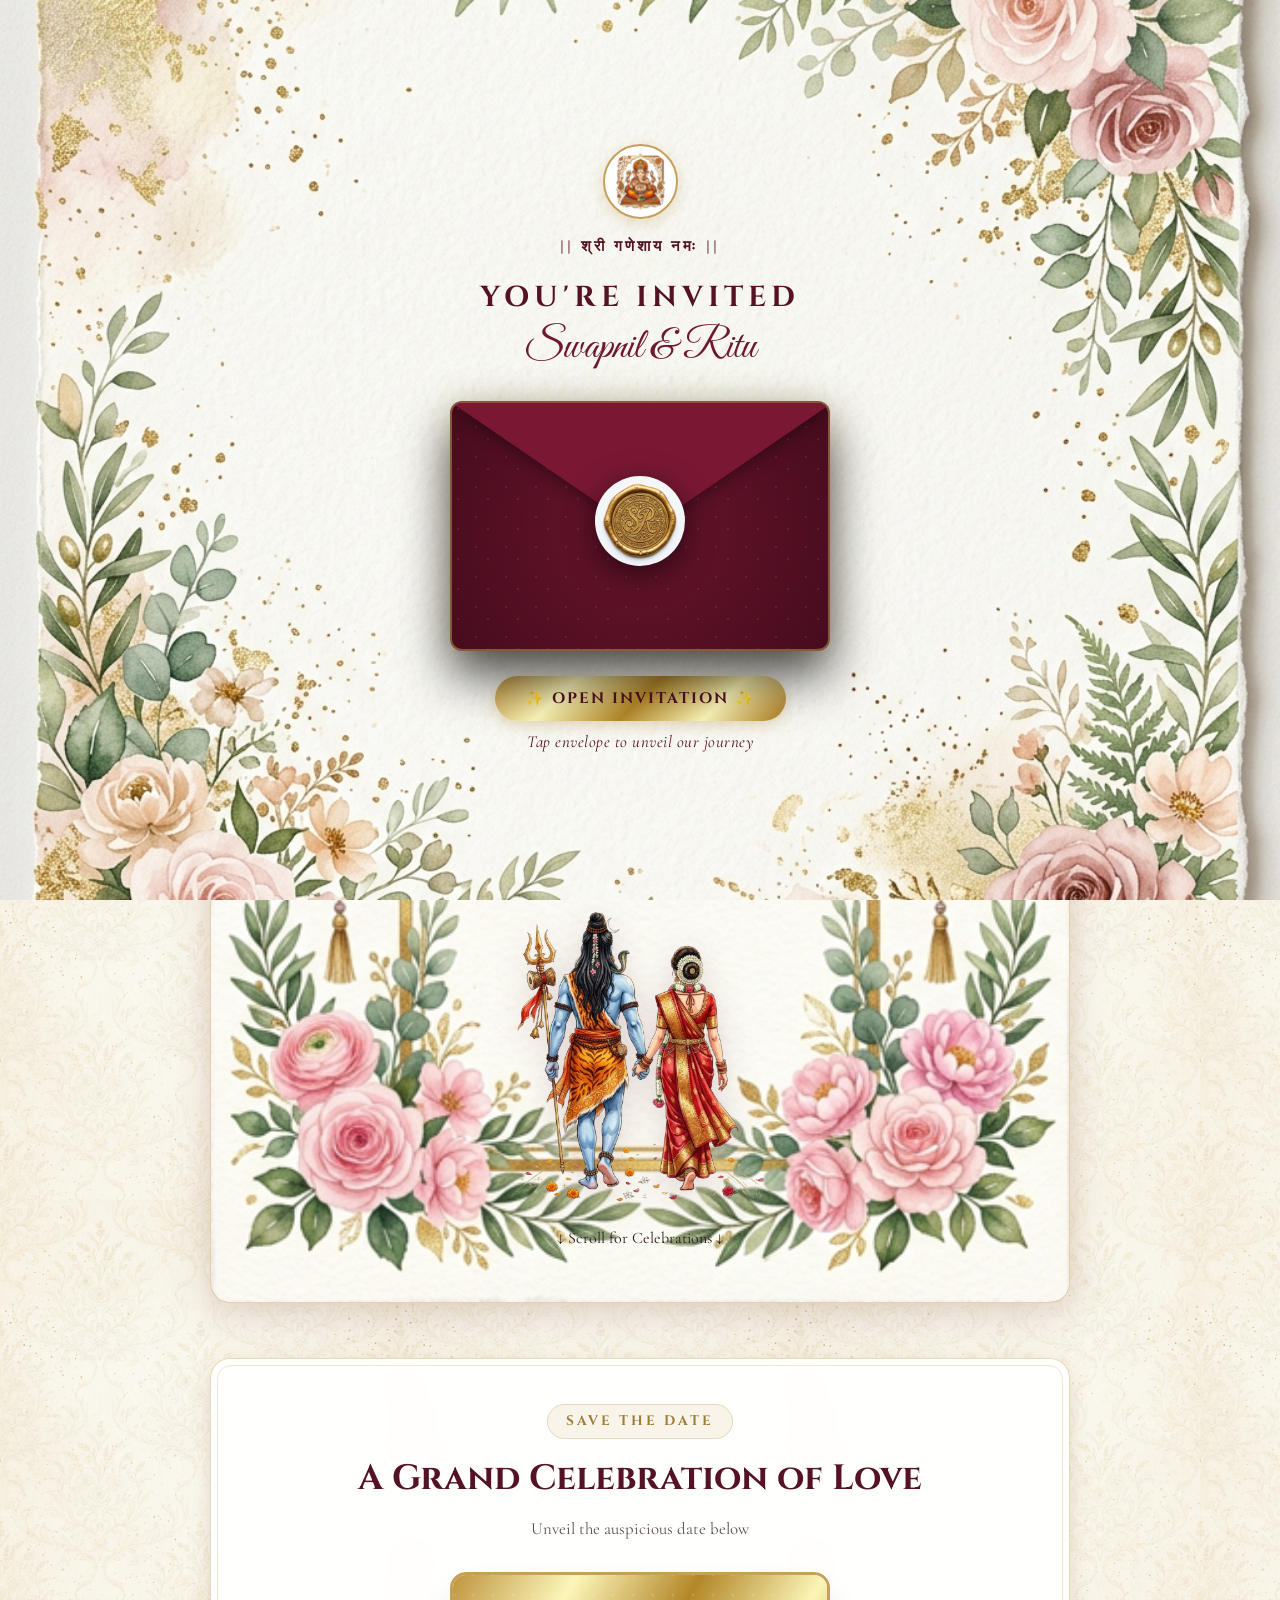
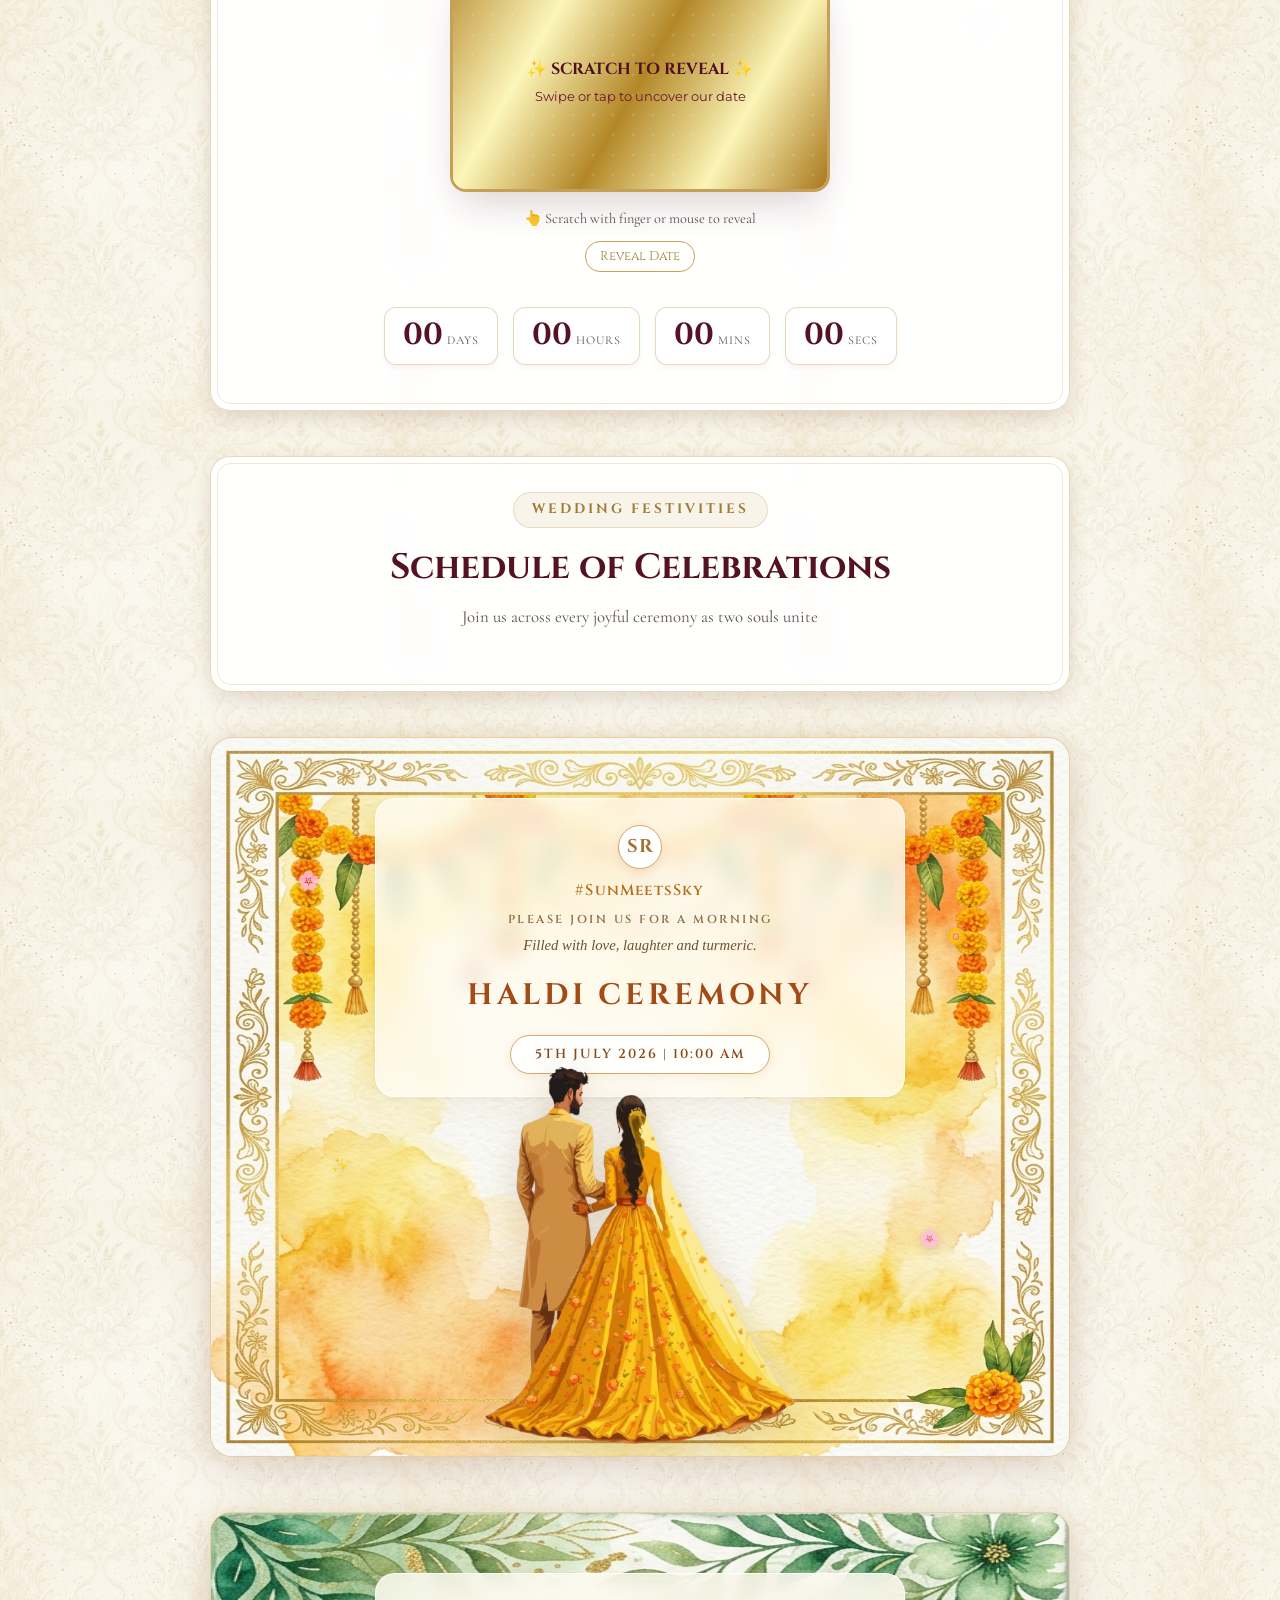
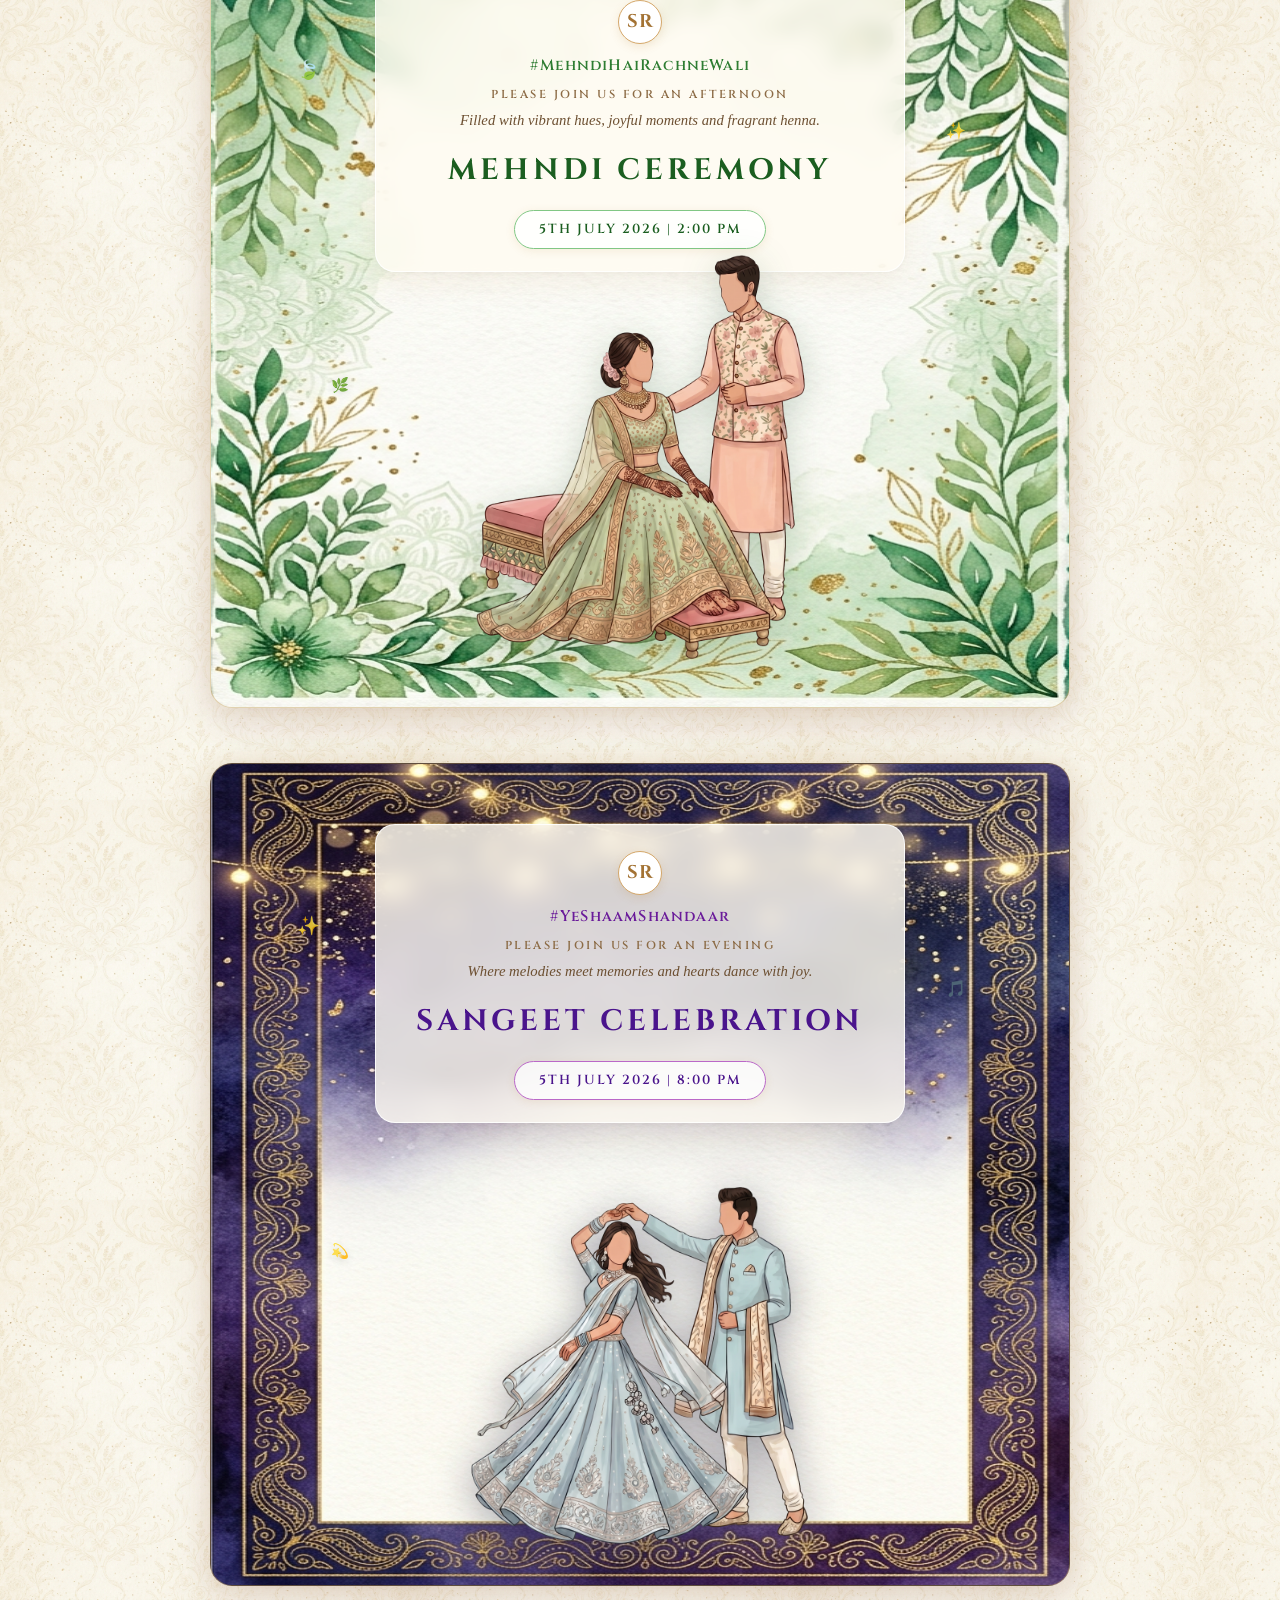
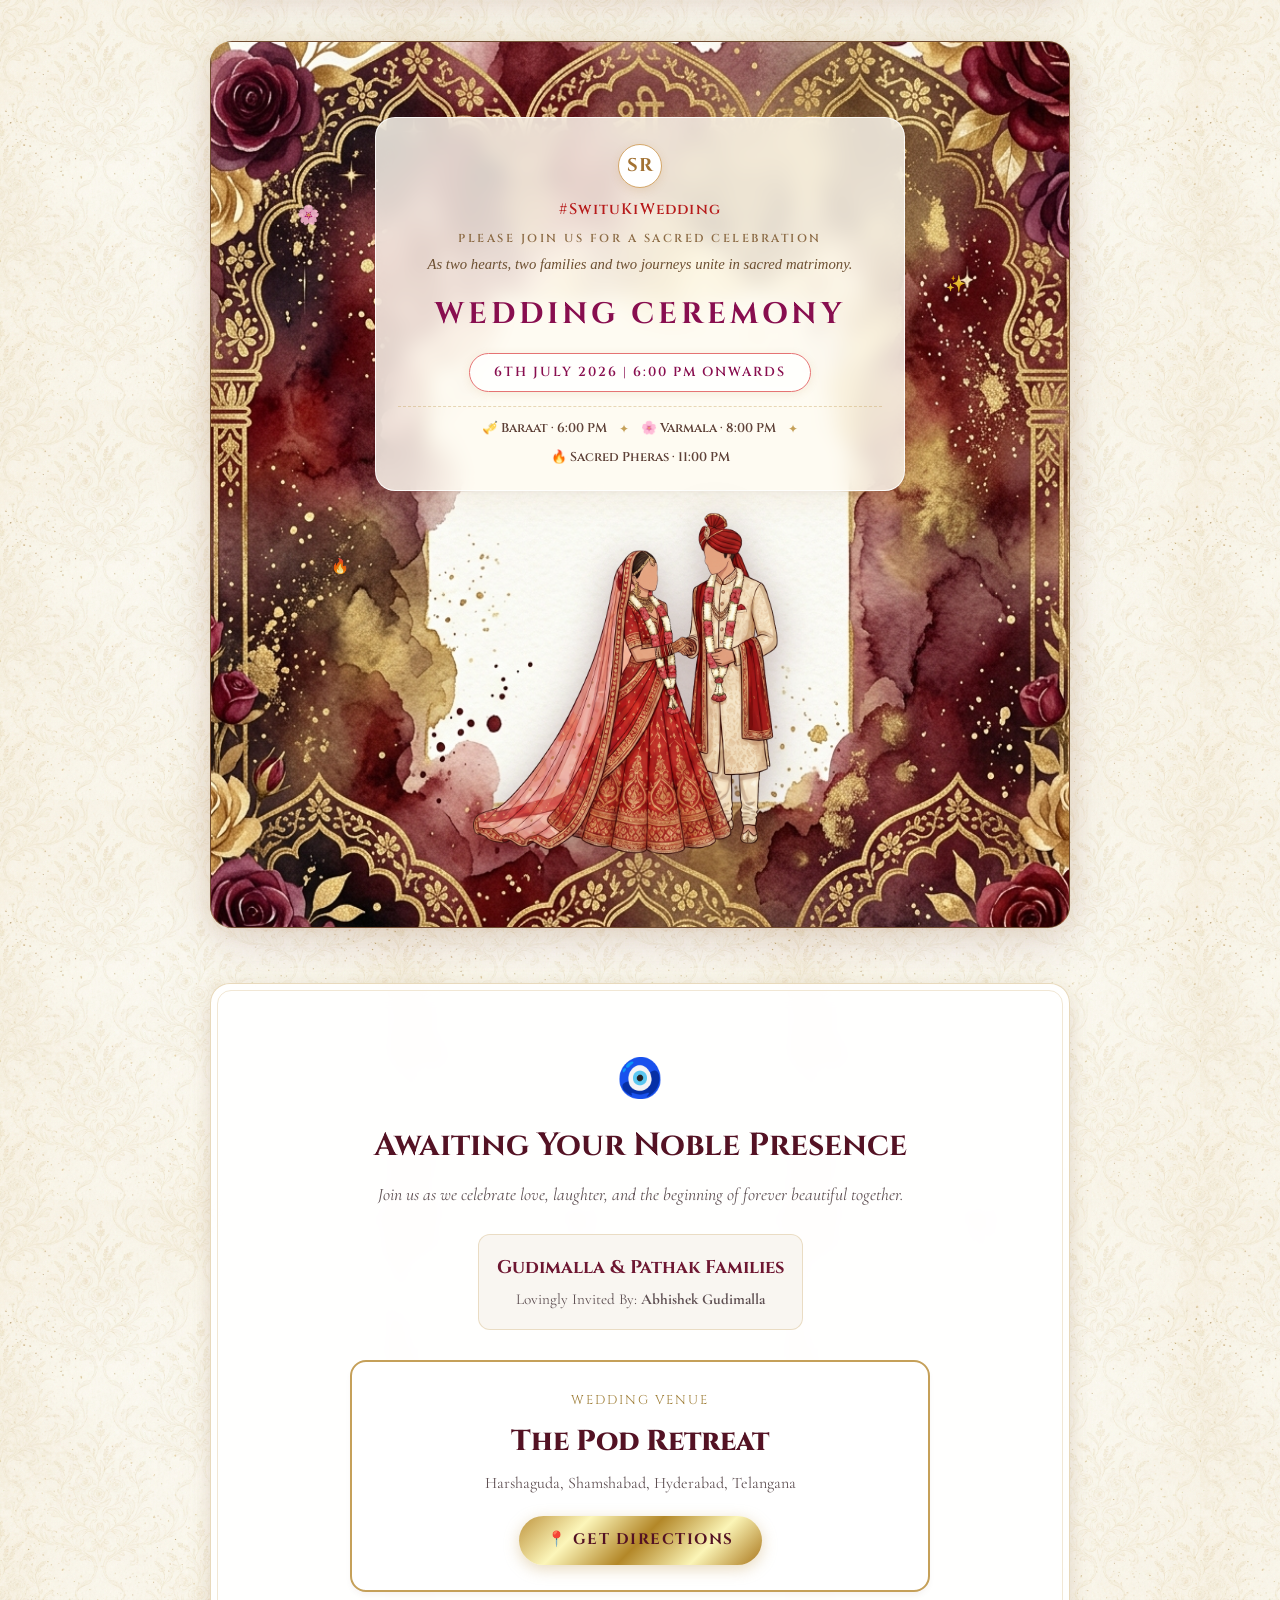
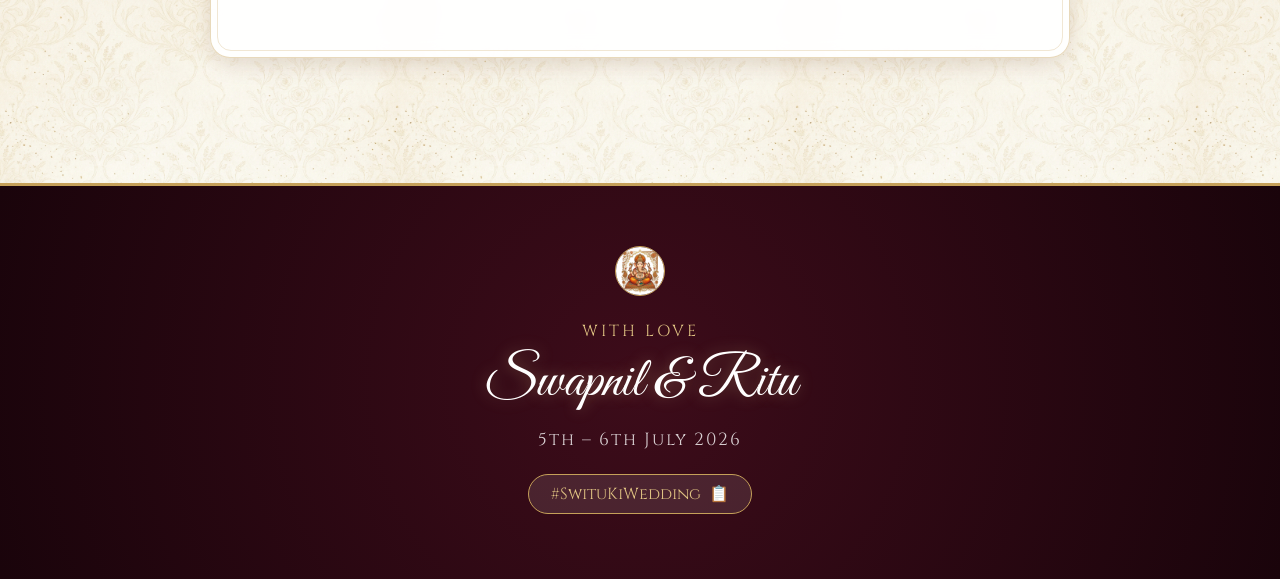
==== commit 3242eff3: "minor fixes" ====
--- a/index.html
+++ b/index.html
@@ -134,6 +134,11 @@
           <div class="welcome-shiva-parvati-wrap">
             <img src="assets/img/shiva-parvati.png" alt="Lord Shiva and Goddess Parvati Blessing" class="welcome-shiva-parvati-img">
           </div>
+
+          <!-- Mobile Scroll Indicator -->
+          <div class="welcome-scroll-hint">
+            <span>↓ Scroll for Celebrations ↓</span>
+          </div>
         </div>
       </section>
 
--- a/src/style.css
+++ b/src/style.css
@@ -511,27 +511,196 @@
   display: none;
 }
 
-@media (max-width: 480px) {
+@media (max-width: 768px) {
+  #main-invitation {
+    padding-top: 0;
+    padding-bottom: 50px;
+  }
+
+  .container {
+    padding: 0 10px;
+  }
+
+  /* First card covers whole screen of phone from top to bottom without scrolling */
+  .welcome-card-sheet {
+    height: 100dvh;
+    min-height: 100vh;
+    max-height: 100dvh;
+    margin: 0 auto 35px;
+    padding: 10px 12px 6px;
+    border-radius: 16px;
+    display: flex;
+    flex-direction: column;
+    justify-content: flex-start;
+    align-items: center;
+    box-sizing: border-box;
+    overflow: hidden;
+  }
+
   .welcome-top-arch {
-    padding-left: 15px;
-    padding-right: 15px;
-  }
-
+    width: 100%;
+    padding: 0;
+    margin-bottom: 0;
+    flex-shrink: 0;
+  }
+
+  .welcome-ganesha-wrap {
+    width: 36px;
+    height: 36px;
+    margin: 0 auto 2px;
+  }
+
+  .welcome-pill-badge {
+    padding: 2px 10px;
+    margin-bottom: 2px;
+    background: rgba(255, 252, 246, 0.95);
+  }
+
+  .welcome-pill-badge span {
+    font-size: 0.6rem;
+    letter-spacing: 1.4px;
+  }
+
+  .welcome-shloka-box {
+    padding: 5px 10px;
+    margin: 0 auto 2px;
+    border-radius: 10px;
+    max-width: 92%;
+    background: rgba(255, 253, 248, 0.95);
+    box-shadow: 0 2px 8px rgba(84, 18, 36, 0.05);
+  }
+
+  .welcome-shloka-sanskrit {
+    font-size: 0.76rem;
+    line-height: 1.3;
+    letter-spacing: 0.2px;
+    margin-bottom: 2px;
+    color: #7d182e;
+  }
+
+  .welcome-shloka-translit {
+    font-size: 0.54rem;
+    line-height: 1.2;
+    letter-spacing: 0.5px;
+  }
+
+  /* Brought down cleanly into the clear ivory white canvas of the arch */
   .welcome-content-body {
-    padding: 10px 15px 0;
+    width: 100%;
+    padding: 0 4px;
+    display: flex;
+    flex-direction: column;
+    align-items: center;
+    justify-content: space-between;
+    flex: 1 1 auto;
+    min-height: 0;
+    margin-top: 80px;
+  }
+
+  .welcome-invitation-text {
+    font-size: clamp(0.72rem, 2.2vw, 0.8rem);
+    line-height: 1.38;
+    color: #4a1521;
+    font-weight: 600;
+    font-family: var(--font-serif);
+    background: rgba(255, 253, 248, 0.7);
+    backdrop-filter: blur(3px);
+    -webkit-backdrop-filter: blur(3px);
+    border-radius: 12px;
+    border: 1px solid rgba(197, 160, 89, 0.25);
+    box-shadow: 0 2px 6px rgba(84, 18, 36, 0.04);
+    padding: 3px 12px;
+    margin: 0 auto clamp(4px, 0.9vh, 8px);
+    max-width: 82%;
+    text-shadow: 0 1px 3px rgba(255, 255, 255, 0.95);
+    flex-shrink: 0;
+  }
+
+  .welcome-person-block {
+    margin: 0 auto;
+    max-width: 84%;
+    text-align: center;
+    flex-shrink: 0;
   }
 
   .welcome-person-name {
-    font-size: 3.3rem;
+    font-size: clamp(2.15rem, 6.4vw, 2.65rem);
+    line-height: 1.05;
+    margin-bottom: 2px;
+    color: #8e1b34;
+    text-shadow: 0 1px 4px rgba(142, 27, 52, 0.15), 0 0 6px rgba(255, 255, 255, 0.8);
+  }
+
+  .welcome-person-parents {
+    font-size: clamp(0.68rem, 2vw, 0.76rem);
+    line-height: 1.25;
+    color: #4e363b;
+    text-shadow: 0 1px 2px rgba(255, 255, 255, 0.85);
+  }
+
+  .welcome-person-grandparents {
+    font-size: clamp(0.6rem, 1.8vw, 0.68rem);
+    line-height: 1.18;
+    margin-top: 1px;
+    color: #72565b;
+    text-shadow: 0 1px 2px rgba(255, 255, 255, 0.85);
+  }
+
+  .welcome-weds-divider {
+    font-size: clamp(1.2rem, 3.8vw, 1.45rem);
+    margin: clamp(2px, 0.6vh, 6px) 0;
+    line-height: 1;
+    color: #8e1b34;
+    flex-shrink: 0;
+    text-shadow: 0 1px 2px rgba(255, 255, 255, 0.9);
+  }
+
+  /* Majestic enlarged Shiva-Parvati photo */
+  .welcome-shiva-parvati-wrap {
+    flex: 1 1 auto;
+    display: flex;
+    justify-content: center;
+    align-items: center;
+    margin: clamp(4px, 1vh, 10px) 0 2px;
+    min-height: 0;
+    width: 100%;
   }
 
   .welcome-shiva-parvati-img {
-    max-width: 260px;
+    height: 100%;
+    max-height: clamp(145px, 24vh, 215px);
+    min-height: 115px;
+    width: auto;
+    max-width: 85%;
+    object-fit: contain;
+    filter: drop-shadow(0 6px 16px rgba(84, 18, 36, 0.24));
+    transition: transform 0.3s ease;
   }
 
   .welcome-bottom-garland {
-    height: 180px;
-    margin-top: -90px;
+    display: none;
+  }
+
+  .welcome-scroll-hint {
+    flex-shrink: 0;
+    display: flex;
+    align-items: center;
+    justify-content: center;
+    margin: 2px auto 0;
+    padding: 2px 10px;
+    border-radius: 14px;
+    background: rgba(255, 255, 255, 0.88);
+    border: 1px solid rgba(197, 160, 89, 0.45);
+    box-shadow: 0 2px 6px rgba(0, 0, 0, 0.05);
+    animation: bounceSoft 2s infinite ease-in-out;
+  }
+
+  .welcome-scroll-hint span {
+    font-family: var(--font-royal);
+    font-size: 0.58rem;
+    font-weight: 700;
+    color: var(--gold-dark);
+    letter-spacing: 1.2px;
   }
 }
 
@@ -829,9 +998,12 @@
 }
 
 @keyframes floatPetal {
-  0%, 100% {
+
+  0%,
+  100% {
     transform: translateY(0) rotate(0deg);
   }
+
   50% {
     transform: translateY(-8px) rotate(12deg);
   }
@@ -1080,116 +1252,74 @@
   font-weight: 600;
 }
 
-@media (max-width: 600px) {
+@media (max-width: 768px) {
   .ceremony-card {
-    padding: 45px 14px 10px;
-    min-height: 600px;
+    padding: 38px 12px 16px;
+    min-height: auto;
+    margin-bottom: 35px;
+  }
+
+  .ceremony-card-wedding {
+    padding-top: 55px;
   }
 
   .ceremony-frosted-card {
     width: 95%;
-    padding: 20px 14px 18px;
+    padding: 18px 12px 16px;
+    margin-bottom: 0;
   }
 
   .ceremony-main-title {
-    font-size: 1.45rem;
+    font-size: 1.4rem;
     letter-spacing: 2px;
+    margin: 0 0 10px;
+  }
+
+  .ceremony-subtext-heading {
+    font-size: 0.68rem;
+    letter-spacing: 1.8px;
+  }
+
+  .ceremony-subtext-desc {
+    font-size: 0.82rem;
+    margin-bottom: 10px;
   }
 
   .ceremony-pill-badge {
-    font-size: 0.75rem;
-    padding: 7px 16px;
+    font-size: 0.74rem;
+    padding: 6px 16px;
     letter-spacing: 1.2px;
+    position: relative;
+    z-index: 5;
+  }
+
+  /* Lower foreground so couple never merges with the dates */
+  .ceremony-foreground-wrap {
+    margin-top: 24px;
+    position: relative;
+    z-index: 2;
   }
 
   .ceremony-foreground-img {
-    max-width: 240px;
-    width: 68%;
-    margin-top: -20px;
-  }
-}
-
-/* ==========================================================================
-   SECTION 4: WARDROBE GUIDE (DRESS CODE)
-   ========================================================================== */
-.wardrobe-grid {
-  display: grid;
-  grid-template-columns: repeat(4, 1fr);
-  gap: 18px;
-  margin-top: 25px;
-}
-
-@media (max-width: 900px) {
-  .wardrobe-grid {
-    grid-template-columns: repeat(2, 1fr);
-  }
-}
-
-@media (max-width: 500px) {
-  .wardrobe-grid {
-    grid-template-columns: 1fr;
-  }
-}
-
-.wardrobe-card {
-  background: #ffffff;
-  border-radius: 14px;
-  padding: 20px 16px;
-  border: 1px solid rgba(197, 160, 89, 0.3);
-  text-align: center;
-  box-shadow: var(--shadow-sm);
-  display: flex;
-  flex-direction: column;
-  justify-content: space-between;
-  transition: transform 0.3s ease;
-}
-
-.wardrobe-card:hover {
-  transform: translateY(-4px);
-  border-color: var(--gold-primary);
-}
-
-.wardrobe-event-name {
-  font-family: var(--font-royal);
-  font-size: 0.8rem;
-  letter-spacing: 2px;
-  text-transform: uppercase;
-  color: var(--gold-dark);
-}
-
-.wardrobe-style-title {
-  font-family: var(--font-royal);
-  font-size: 1.15rem;
-  color: var(--primary-maroon);
-  font-weight: 700;
-  margin: 6px 0 10px;
-}
-
-.wardrobe-desc {
-  font-size: 0.85rem;
-  color: var(--text-muted);
-  line-height: 1.5;
-  margin-bottom: 15px;
-}
-
-.color-palette-bar {
-  display: flex;
-  justify-content: center;
-  gap: 6px;
-  margin-top: auto;
-}
-
-.color-dot {
-  width: 22px;
-  height: 22px;
-  border-radius: 50%;
-  border: 1.5px solid #fff;
-  box-shadow: 0 2px 4px rgba(0, 0, 0, 0.15);
-  transition: transform 0.2s ease;
-}
-
-.color-dot:hover {
-  transform: scale(1.25);
+    max-width: 250px;
+    width: 70%;
+    margin-top: 0;
+  }
+
+  .ceremony-foreground-mehndi {
+    max-width: 270px;
+    width: 75%;
+  }
+
+  .ceremony-foreground-sangeet {
+    max-width: 280px;
+    width: 78%;
+  }
+
+  .ceremony-foreground-wedding {
+    max-width: 270px;
+    width: 75%;
+  }
 }
 
 /* ==========================================================================
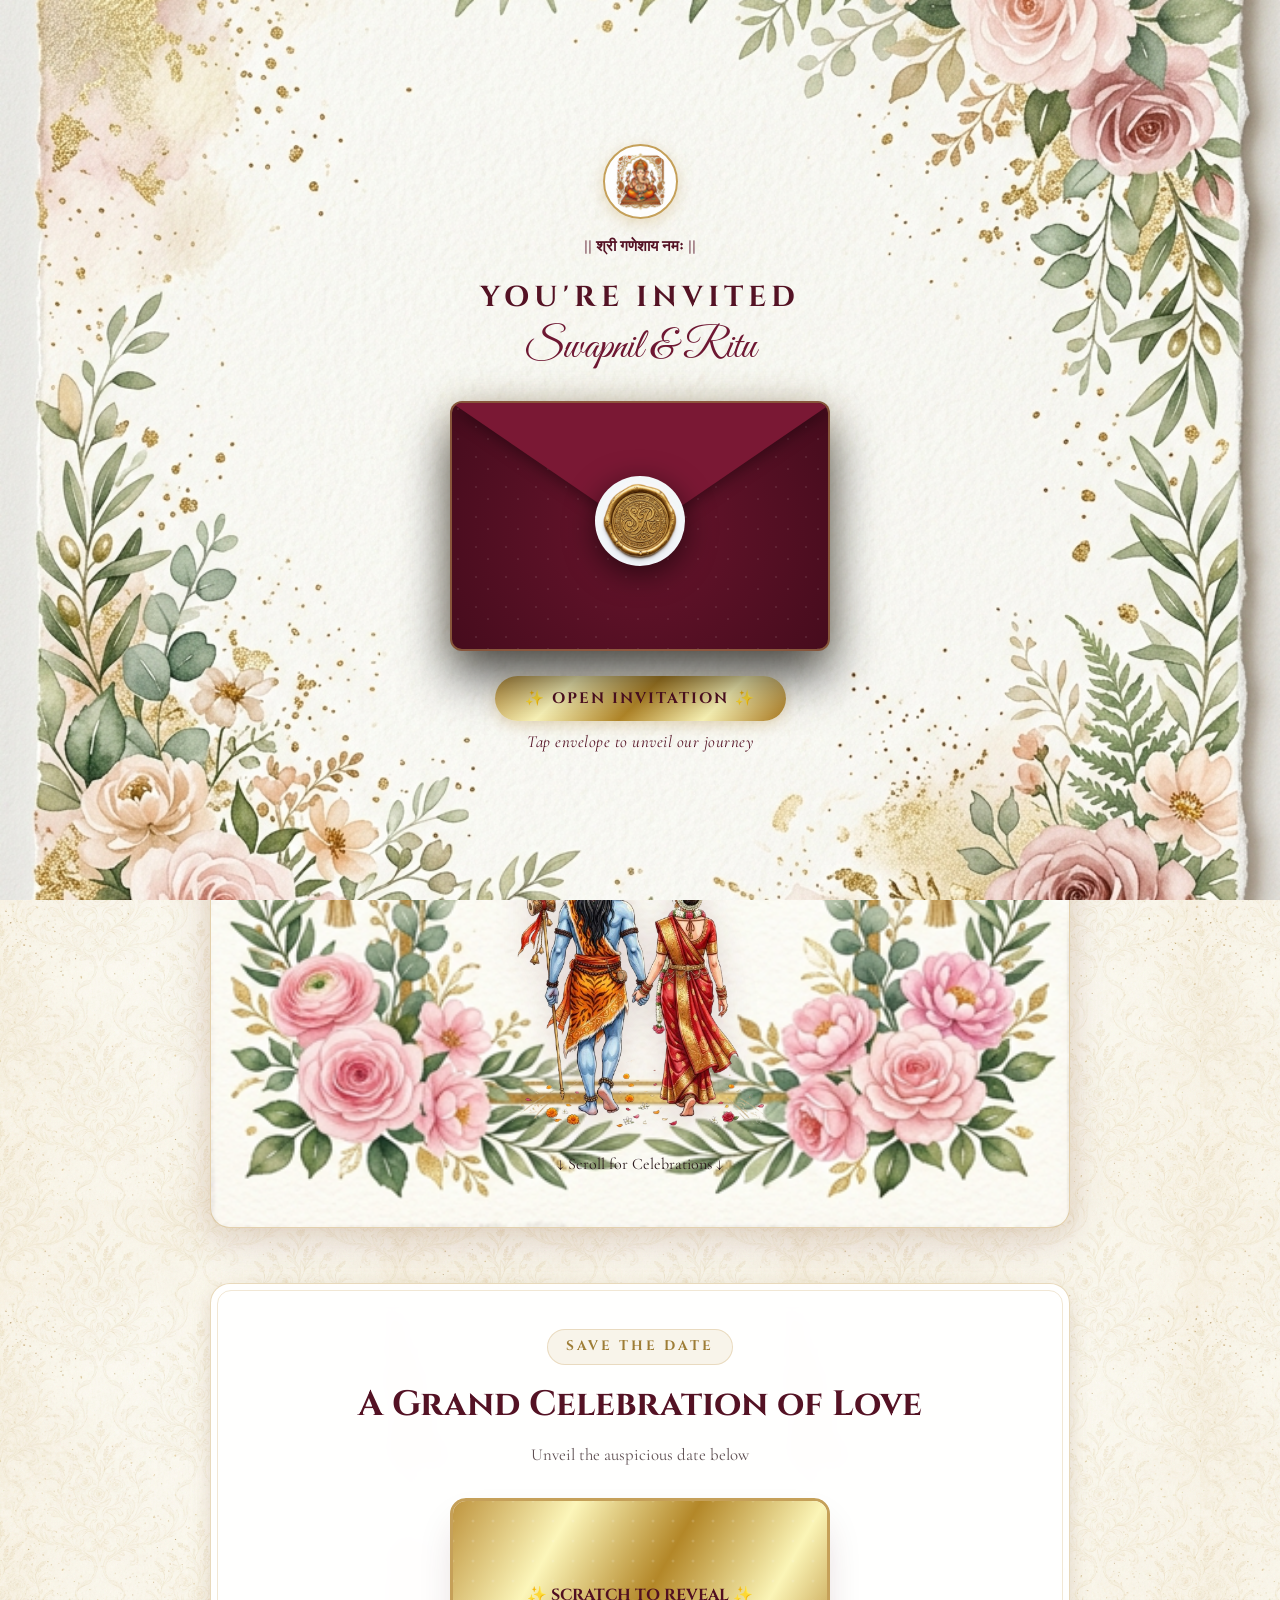
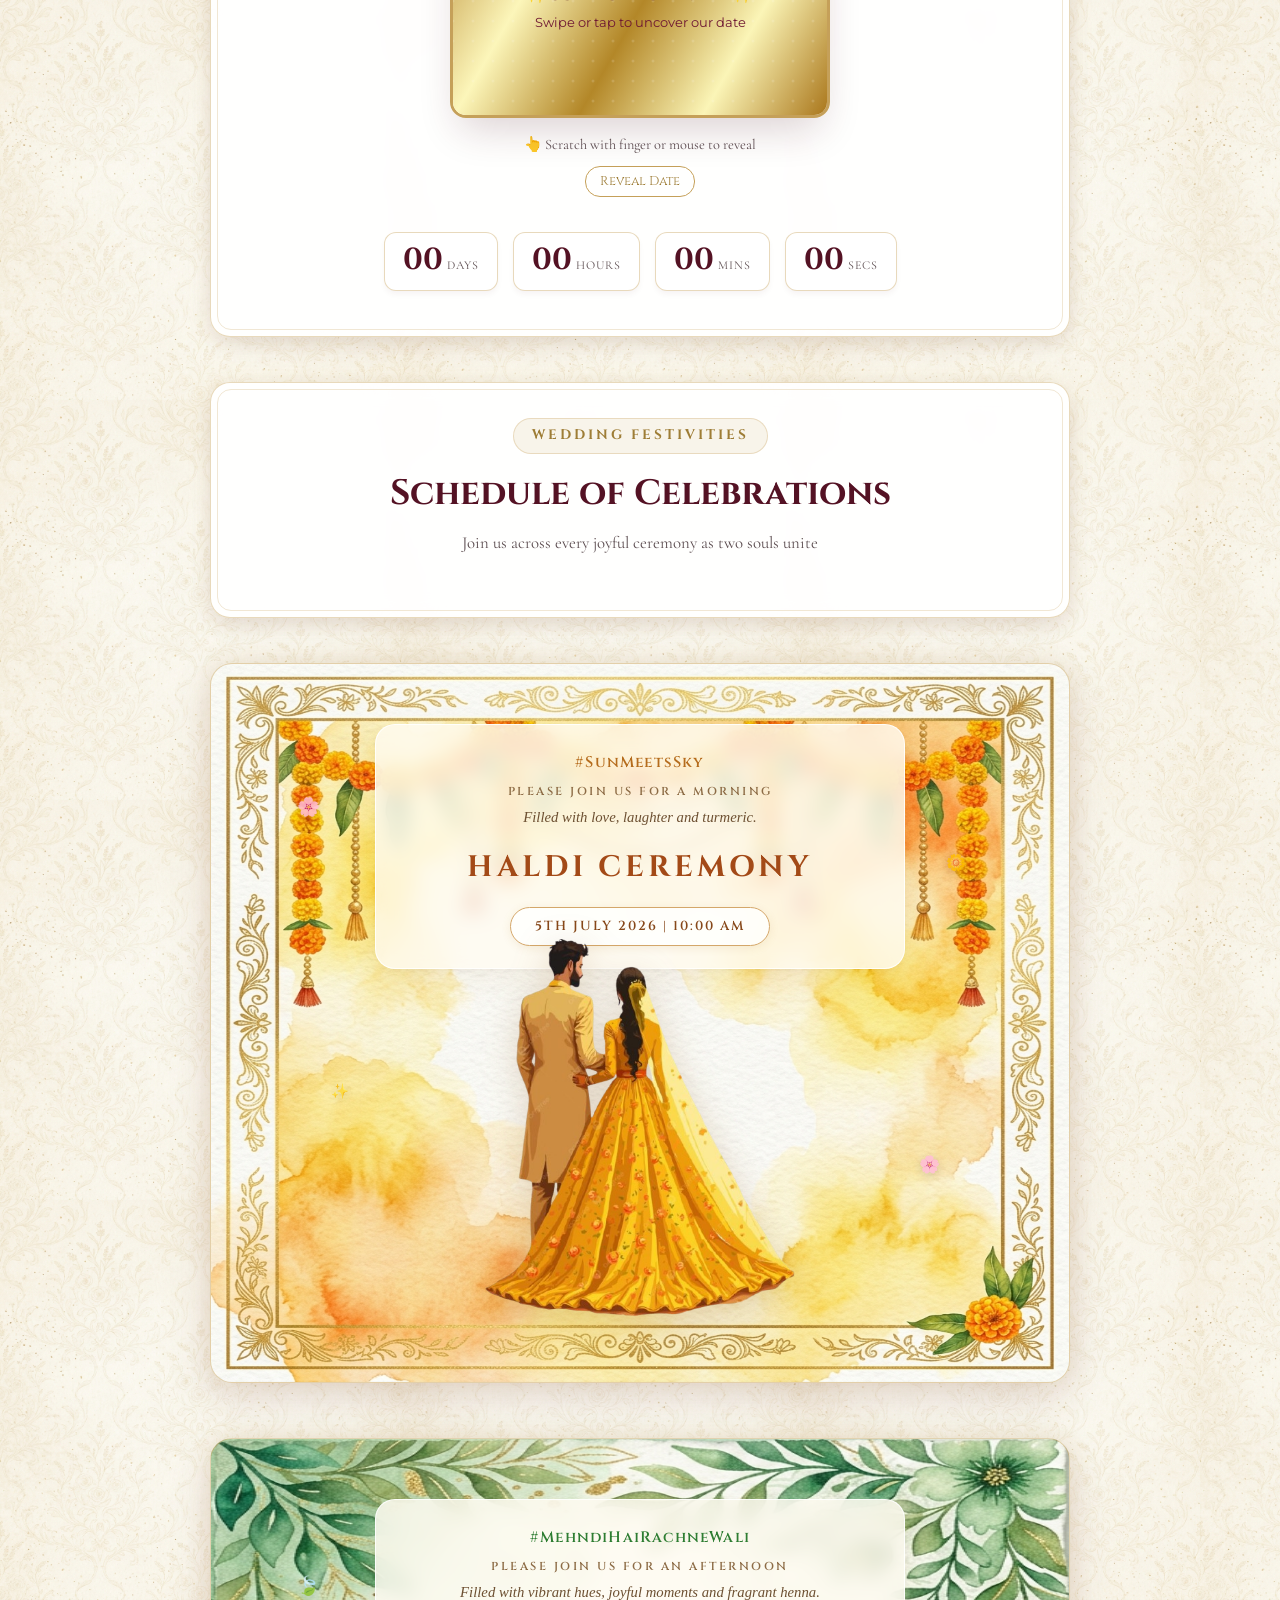
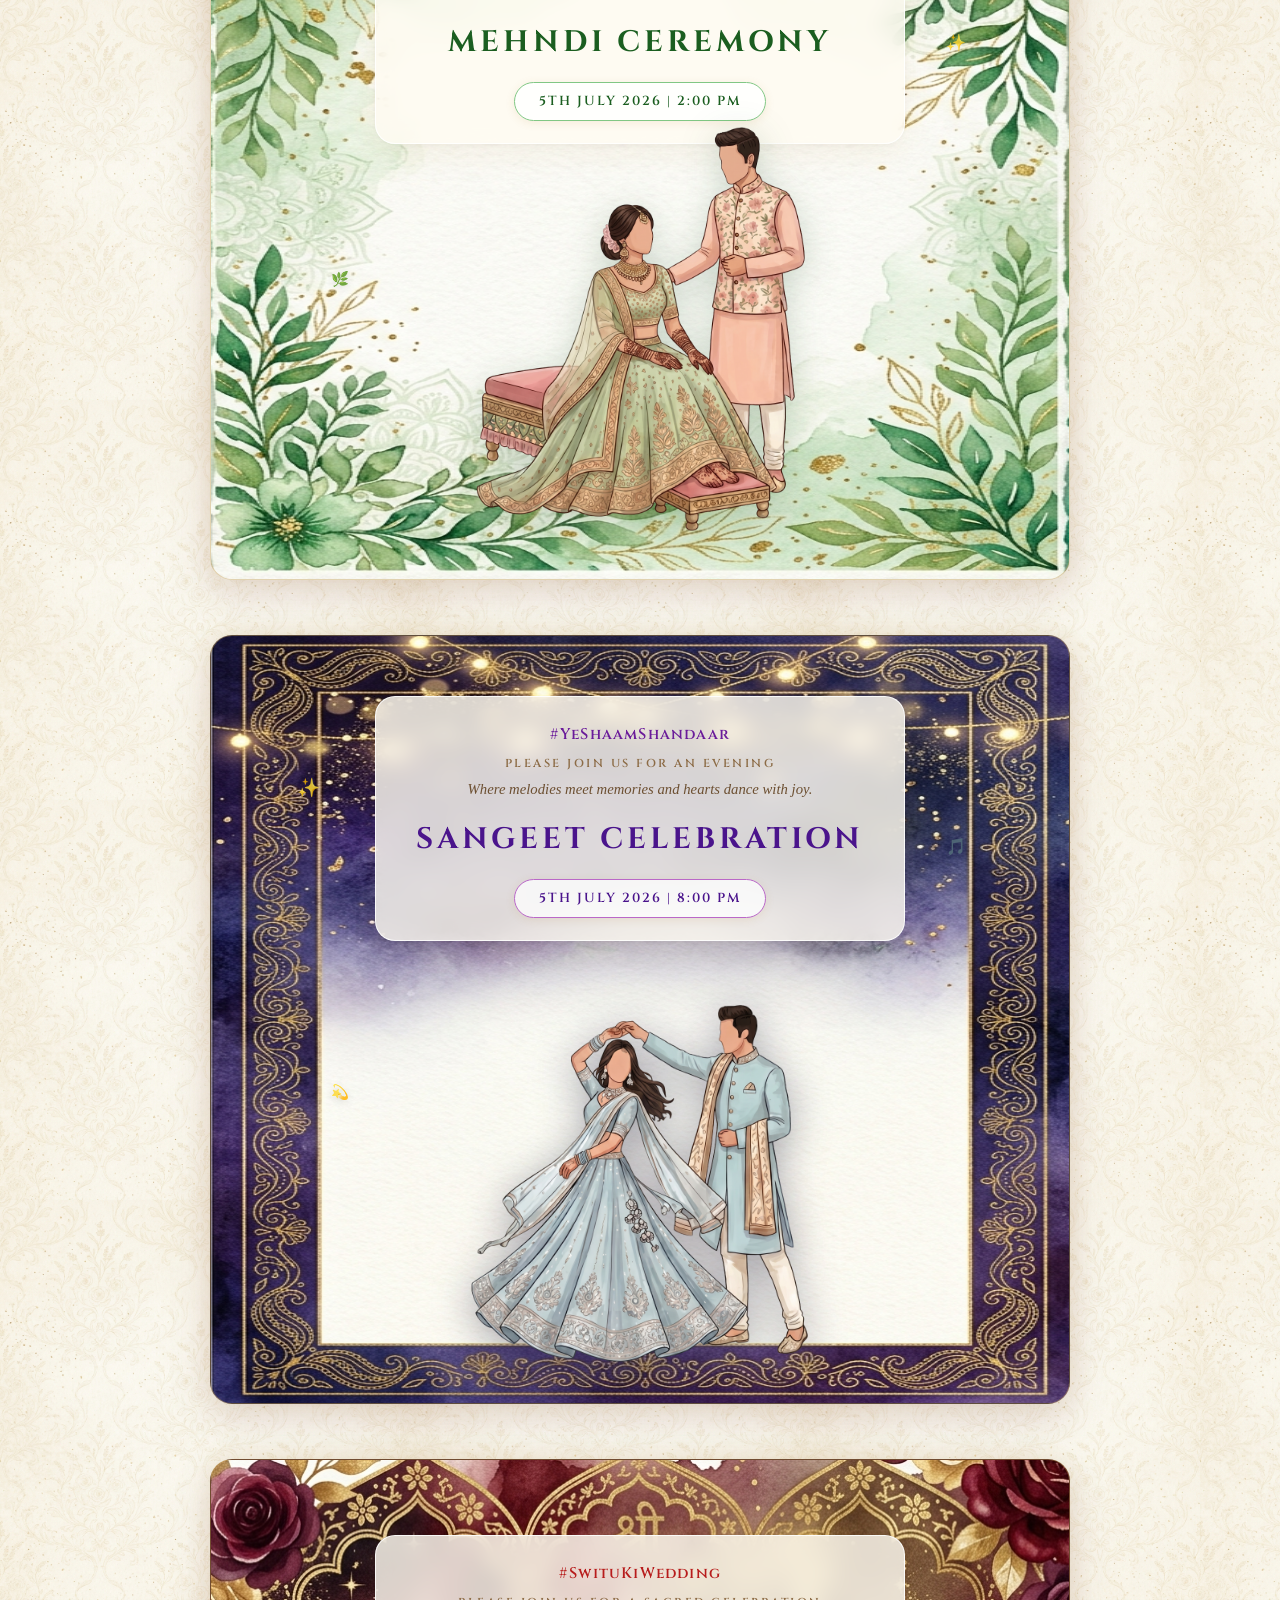
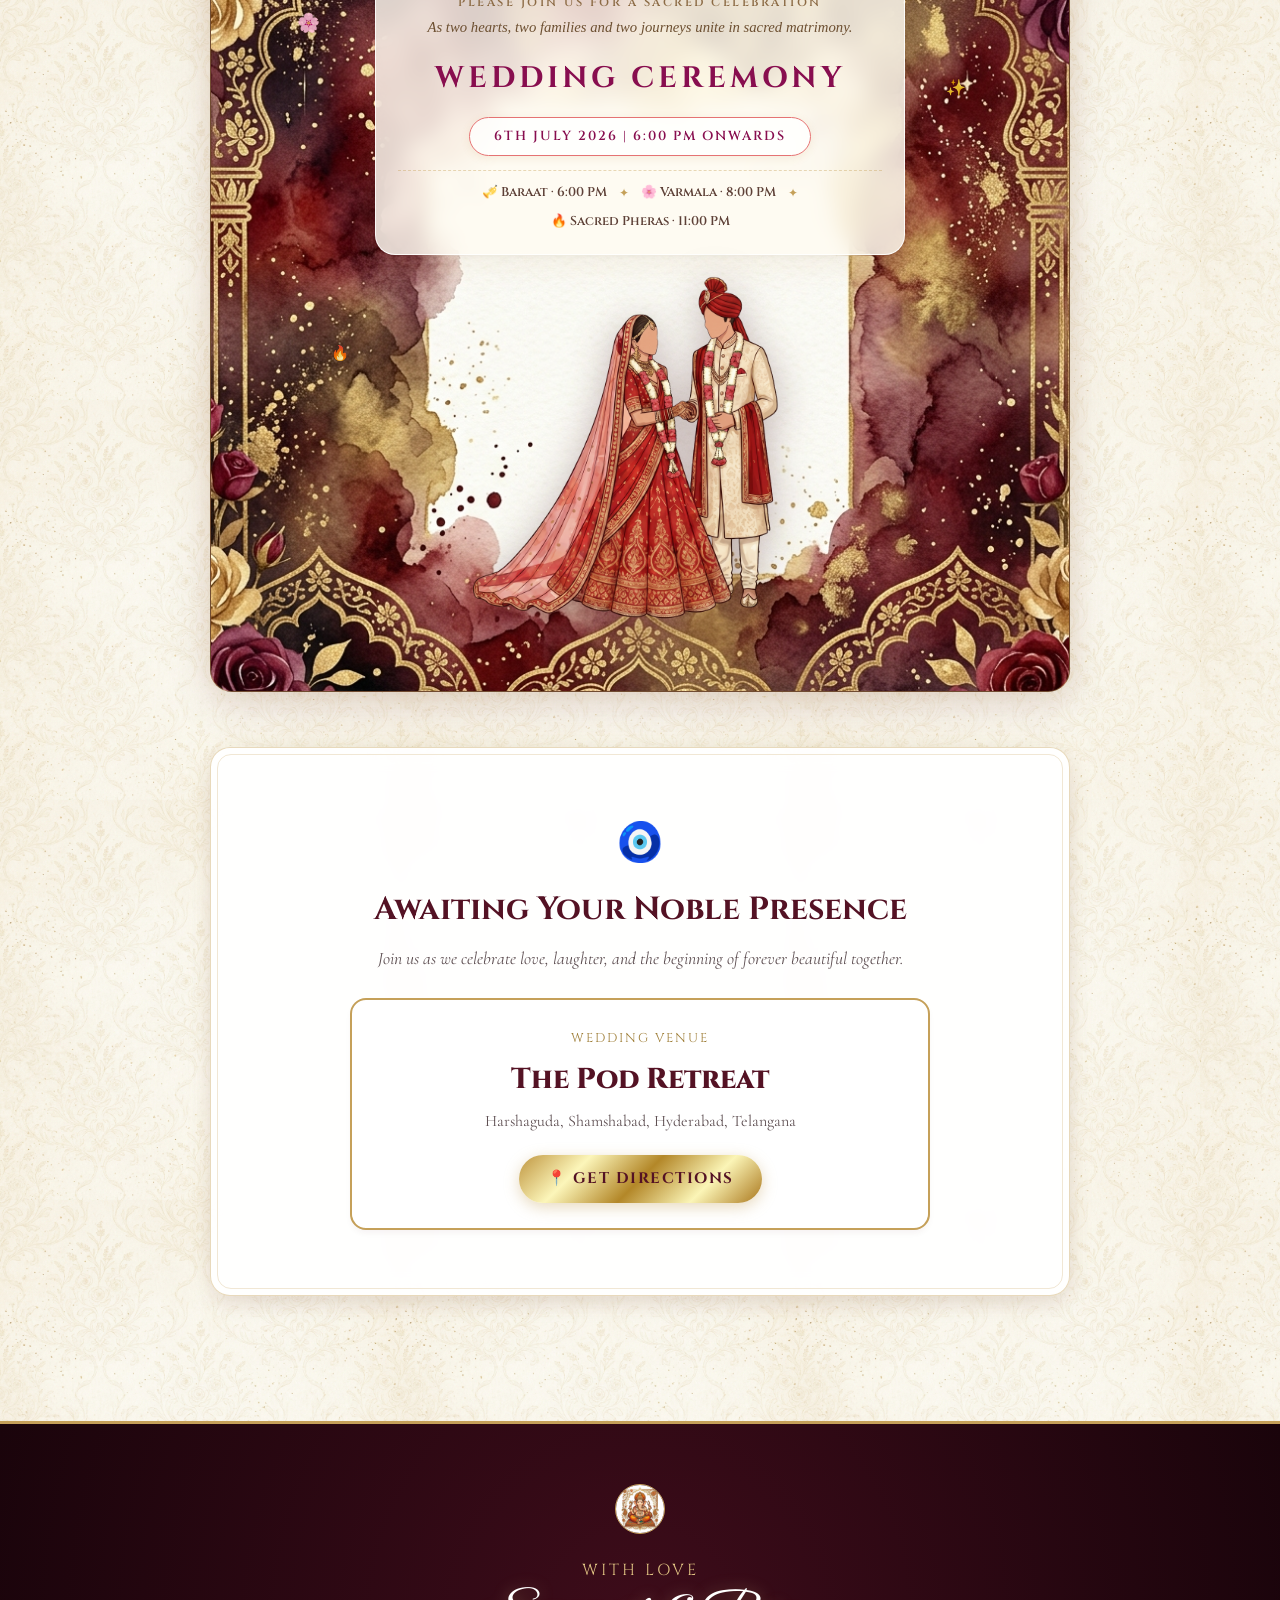
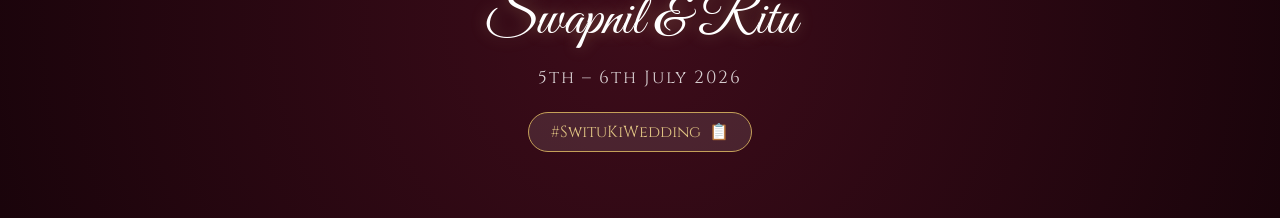
==== commit fa062b66: "made final view changes in the site" ====
--- a/index.html
+++ b/index.html
@@ -1,14 +1,17 @@
 <!DOCTYPE html>
 <html lang="en">
+
 <head>
   <meta charset="UTF-8">
   <meta name="viewport" content="width=device-width, initial-scale=1.0">
   <title>Swapnil & Ritu | Wedding Invitation</title>
-  
+
   <!-- SEO & Social Sharing Meta Tags -->
-  <meta name="description" content="Wedding celebration of Swapnil & Ritu on 5th – 6th July 2026 at The Pod Retreat, Harshaguda, Hyderabad. Join us in our celebration of love. #SwituKiWedding">
+  <meta name="description"
+    content="Wedding celebration of Swapnil & Ritu on 5th – 6th July 2026 at The Pod Retreat, Harshaguda, Hyderabad. Join us in our celebration of love. #SwituKiWedding">
   <meta property="og:title" content="Swapnil & Ritu Wedding Invitation">
-  <meta property="og:description" content="We cordially invite you to celebrate the wedding ceremonies of Swapnil & Ritu on 5th – 6th July 2026.">
+  <meta property="og:description"
+    content="We cordially invite you to celebrate the wedding ceremonies of Swapnil & Ritu on 5th – 6th July 2026.">
   <meta property="og:image" content="assets/img/shiva-parvati.png">
   <meta property="og:type" content="website">
 
@@ -18,6 +21,7 @@
   <!-- Custom Stylesheet -->
   <link rel="stylesheet" href="src/style.css">
 </head>
+
 <body>
 
   <!-- Floating Falling Rose Petals & Botanical Canvas -->
@@ -45,7 +49,7 @@
       <div class="envelope-box">
         <div class="envelope-filigree"></div>
         <div class="envelope-flap"></div>
-        
+
         <!-- Golden Monogram Wax Seal -->
         <div class="wax-seal-badge" id="wax-seal-badge">
           <img src="assets/img/wax_seal.jpg" alt="Monogram Wax Seal" class="wax-seal-img">
@@ -73,35 +77,36 @@
            (Framed with g-welcome-bg.png and shiva-parvati.png)
            ==================================================================== -->
       <section class="welcome-card-sheet" id="welcome-card">
-        <!-- Top Arch & Bells Section -->
-        <div class="welcome-top-arch">
-          <!-- Ganesha in Arch Apex -->
-          <div class="welcome-ganesha-wrap">
-            <img src="assets/img/ganesha.jpg" alt="Lord Ganesha" class="welcome-ganesha-img">
-          </div>
-
-          <!-- Shree Ganeshaya Namah Pill Badge -->
-          <div class="welcome-pill-badge">
-            <span>|| OM SHREE GANESHAYA NAMAH ||</span>
-          </div>
-
-          <!-- Shloka Box -->
-          <div class="welcome-shloka-box">
-            <p class="welcome-shloka-sanskrit">
-              मङ्गलम् भगवान् विष्णुः मङ्गलम् गरुडध्वजः ।<br>
-              मङ्गलम् पुण्डरीकाक्षः मङ्गलाय तनो हरिः ।।
-            </p>
-            <p class="welcome-shloka-translit">
-              MANGALAM BHAGWAN VISHNU · MANGALAM GARUDADHWAJAH<br>
-              MANGALAM PUNDARIKAKSHAH · MANGALAYA TANO HARIH
-            </p>
-          </div>
-        </div>
-
-        <!-- Middle Couple Details -->
-        <div class="welcome-content-body">
+        <!-- First Fold (Screen 1): Top Arch down to Weds -->
+        <div class="welcome-first-fold">
+          <!-- Top Arch & Bells Section -->
+          <div class="welcome-top-arch">
+            <!-- Ganesha in Arch Apex -->
+            <div class="welcome-ganesha-wrap">
+              <img src="assets/img/ganesha.jpg" alt="Lord Ganesha" class="welcome-ganesha-img">
+            </div>
+
+            <!-- Shree Ganeshaya Namah Pill Badge -->
+            <div class="welcome-pill-badge">
+              <span>|| OM SHREE GANESHAYA NAMAH ||</span>
+            </div>
+
+            <!-- Shloka Box -->
+            <div class="welcome-shloka-box">
+              <p class="welcome-shloka-sanskrit">
+                मङ्गलम् भगवान् विष्णुः मङ्गलम् गरुडध्वजः ।<br>
+                मङ्गलम् पुण्डरीकाक्षः मङ्गलाय तनो हरिः ।।
+              </p>
+              <p class="welcome-shloka-translit">
+                MANGALAM BHAGWAN VISHNU · MANGALAM GARUDADHWAJAH<br>
+                MANGALAM PUNDARIKAKSHAH · MANGALAYA TANO HARIH
+              </p>
+            </div>
+          </div>
+
+          <!-- Middle Invitation Text -->
           <p class="welcome-invitation-text">
-            We request the honor of your gracious presence on<br>
+            We request the honor of your gracious presence on
             the auspicious occasion of the wedding celebration of
           </p>
 
@@ -111,28 +116,26 @@
             <div class="welcome-person-parents">
               S/o <strong class="js-groom-parents">Mr. Srinivas Gudimalla &amp; Mrs. Sunitha Gudimalla</strong>
             </div>
-            <div class="welcome-person-grandparents">
-              Grandson of <span class="js-groom-grandparents">Late Mr. Ramulu &amp; Mrs. Gouru Bai</span>
-            </div>
-          </div>
-
-          <!-- Weds -->
+          </div>
+
+          <!-- Weds (Final text on mobile Screen 1) -->
           <div class="welcome-weds-divider">weds</div>
-
+        </div>
+
+        <!-- Second Fold (Screen 2): Bride down to Shiva-Parvati -->
+        <div class="welcome-second-fold">
           <!-- Bride -->
           <div class="welcome-person-block">
             <h2 class="welcome-person-name js-bride-name">Ritu</h2>
             <div class="welcome-person-parents">
               D/o <strong class="js-bride-parents">Mr. Manoj Kumar Pathak &amp; Mrs. Bachchi Devi</strong>
             </div>
-            <div class="welcome-person-grandparents">
-              Granddaughter of <span class="js-bride-grandparents">Mr. Shovakant Pathak &amp; Late Mrs. Prabha Devi</span>
-            </div>
           </div>
 
           <!-- Shiva & Parvati Illustration -->
           <div class="welcome-shiva-parvati-wrap">
-            <img src="assets/img/shiva-parvati.png" alt="Lord Shiva and Goddess Parvati Blessing" class="welcome-shiva-parvati-img">
+            <img src="assets/img/shiva-parvati.png" alt="Lord Shiva and Goddess Parvati Blessing"
+              class="welcome-shiva-parvati-img">
           </div>
 
           <!-- Mobile Scroll Indicator -->
@@ -215,9 +218,7 @@
         <!-- Center Frosted Glass Content Box -->
         <div class="ceremony-frosted-card">
           <!-- Monogram Seal -->
-          <div class="ceremony-monogram">
-            <span class="ceremony-monogram-text">SR</span>
-          </div>
+
 
           <!-- Hashtag Tagline -->
           <p class="ceremony-tagline">#SunMeetsSky</p>
@@ -254,9 +255,7 @@
         <!-- Center Frosted Glass Content Box -->
         <div class="ceremony-frosted-card">
           <!-- Monogram Seal -->
-          <div class="ceremony-monogram">
-            <span class="ceremony-monogram-text">SR</span>
-          </div>
+
 
           <!-- Hashtag Tagline -->
           <p class="ceremony-tagline">#MehndiHaiRachneWali</p>
@@ -276,7 +275,8 @@
 
         <!-- Foreground Couple Illustration -->
         <div class="ceremony-foreground-wrap">
-          <img src="assets/img/mehndi-foreground.png" alt="Mehndi Ceremony Couple" class="ceremony-foreground-img ceremony-foreground-mehndi">
+          <img src="assets/img/mehndi-foreground.png" alt="Mehndi Ceremony Couple"
+            class="ceremony-foreground-img ceremony-foreground-mehndi">
         </div>
       </section>
 
@@ -293,9 +293,7 @@
         <!-- Center Frosted Glass Content Box -->
         <div class="ceremony-frosted-card">
           <!-- Monogram Seal -->
-          <div class="ceremony-monogram">
-            <span class="ceremony-monogram-text">SR</span>
-          </div>
+
 
           <!-- Hashtag Tagline -->
           <p class="ceremony-tagline">#YeShaamShandaar</p>
@@ -315,7 +313,8 @@
 
         <!-- Foreground Couple Illustration -->
         <div class="ceremony-foreground-wrap">
-          <img src="assets/img/sangeet-foreground.png" alt="Sangeet Celebration Couple" class="ceremony-foreground-img ceremony-foreground-sangeet">
+          <img src="assets/img/sangeet-foreground.png" alt="Sangeet Celebration Couple"
+            class="ceremony-foreground-img ceremony-foreground-sangeet">
         </div>
       </section>
 
@@ -332,9 +331,7 @@
         <!-- Center Frosted Glass Content Box -->
         <div class="ceremony-frosted-card">
           <!-- Monogram Seal -->
-          <div class="ceremony-monogram">
-            <span class="ceremony-monogram-text">SR</span>
-          </div>
+
 
           <!-- Hashtag Tagline -->
           <p class="ceremony-tagline">#SwituKiWedding</p>
@@ -363,7 +360,8 @@
 
         <!-- Foreground Couple Illustration -->
         <div class="ceremony-foreground-wrap">
-          <img src="assets/img/wedding-foreground.png" alt="Wedding Ceremony Couple" class="ceremony-foreground-img ceremony-foreground-wedding">
+          <img src="assets/img/wedding-foreground.png" alt="Wedding Ceremony Couple"
+            class="ceremony-foreground-img ceremony-foreground-wedding">
         </div>
       </section>
 
@@ -380,16 +378,14 @@
             “Join us as we celebrate love, laughter, and the beginning of forever beautiful together.”
           </p>
 
-          <div class="host-signature-box">
-            <div class="host-families js-host-family">Gudimalla &amp; Pathak Families</div>
-            <div class="cordially-invited">Lovingly Invited By: <strong class="js-invited-by">Abhishek Gudimalla</strong></div>
-          </div>
+
 
           <div class="venue-details-box">
             <span class="venue-tag">Wedding Venue</span>
             <h3 class="venue-name js-venue-name">The Pod Retreat</h3>
             <p class="venue-address js-venue-address">Harshaguda, Shamshabad, Hyderabad, Telangana</p>
-            <a href="https://www.google.com/maps/search/?api=1&query=The+Pod+Retreat+Harshaguda+Hyderabad" target="_blank" rel="noopener noreferrer" class="directions-btn" id="btn-get-directions">
+            <a href="https://www.google.com/maps/search/?api=1&query=The+Pod+Retreat+Harshaguda+Hyderabad"
+              target="_blank" rel="noopener noreferrer" class="directions-btn" id="btn-get-directions">
               <span>📍 GET DIRECTIONS</span>
             </a>
           </div>
@@ -405,7 +401,8 @@
   <footer class="wedding-footer">
     <img src="assets/img/ganesha.jpg" alt="Lord Ganesha" class="footer-ganesha-small">
     <div class="footer-with-love">With Love</div>
-    <div class="footer-names"><span class="js-groom-name">Swapnil</span> &amp; <span class="js-bride-name">Ritu</span></div>
+    <div class="footer-names"><span class="js-groom-name">Swapnil</span> &amp; <span class="js-bride-name">Ritu</span>
+    </div>
     <div class="footer-date js-wedding-date">5th – 6th July 2026</div>
 
     <button type="button" class="footer-hashtag-btn" id="btn-copy-hashtag">
@@ -429,4 +426,5 @@
   <script src="src/config.js"></script>
   <script src="src/main.js"></script>
 </body>
-</html>
+
+</html>
--- a/src/style.css
+++ b/src/style.css
@@ -102,6 +102,7 @@
   opacity: 0;
   transform: scale(1.1);
   pointer-events: none;
+  visibility: hidden;
 }
 
 .envelope-intro-header {
@@ -125,7 +126,7 @@
 .intro-shree-ganesh {
   font-family: var(--font-royal);
   color: var(--primary-maroon);
-  letter-spacing: 3px;
+
   font-size: 0.95rem;
   font-weight: 700;
   text-transform: uppercase;
@@ -351,6 +352,12 @@
   padding: 55px 40px 50px;
 }
 
+/* Fold wrappers transparent on desktop */
+.welcome-first-fold,
+.welcome-second-fold {
+  display: contents;
+}
+
 /* Top Arch with Golden Temple Bells */
 .welcome-top-arch {
   position: relative;
@@ -359,10 +366,10 @@
   background: none;
 }
 
-/* Ganesha in Top Arch Apex */
+/* Ganesha in Top Arch Apex (Styled identically to intro-ganesha-badge) */
 .welcome-ganesha-wrap {
-  width: 76px;
-  height: 76px;
+  width: auto;
+  height: auto;
   margin: 0 auto 12px;
   display: flex;
   align-items: center;
@@ -370,10 +377,14 @@
 }
 
 .welcome-ganesha-img {
-  width: 100%;
-  height: 100%;
+  width: 75px;
+  height: 75px;
+  border-radius: 50%;
+  border: 2px solid var(--gold-primary);
+  background: rgba(255, 255, 255, 0.85);
+  padding: 4px;
+  box-shadow: 0 4px 15px rgba(197, 160, 89, 0.35);
   object-fit: contain;
-  filter: drop-shadow(0 4px 8px rgba(0, 0, 0, 0.2));
   animation: floatSoft 4s ease-in-out infinite;
 }
 
@@ -437,12 +448,15 @@
 }
 
 .welcome-invitation-text {
-  font-family: var(--font-serif);
-  font-size: 1.05rem;
-  color: #523e42;
-  line-height: 1.6;
+  font-family: var(--font-royal);
+  font-size: 0.95rem;
+  font-weight: 600;
+  color: var(--primary-maroon);
+  line-height: 1.7;
+  letter-spacing: 1.2px;
   margin: 15px auto 25px;
   max-width: 580px;
+  text-shadow: 0 1px 2px rgba(255, 255, 255, 0.9);
 }
 
 /* Person Name & Family Block */
@@ -521,159 +535,189 @@
     padding: 0 10px;
   }
 
-  /* First card covers whole screen of phone from top to bottom without scrolling */
+  /* Welcome Card Sheet: Continuous single card in mobile view */
   .welcome-card-sheet {
-    height: 100dvh;
-    min-height: 100vh;
-    max-height: 100dvh;
+    height: auto;
+    min-height: auto;
+    max-height: none;
     margin: 0 auto 35px;
-    padding: 10px 12px 6px;
-    border-radius: 16px;
+    padding: 28px 14px 20px;
+    border-radius: 18px;
     display: flex;
     flex-direction: column;
-    justify-content: flex-start;
     align-items: center;
     box-sizing: border-box;
     overflow: hidden;
+    background-color: #faf7f2;
+    background-image: url('../assets/img/g-welcome-bg.png');
+    background-repeat: no-repeat;
+    background-position: center top;
+    background-size: 150% auto;
+    border: 1.5px solid rgba(197, 160, 89, 0.45);
+    box-shadow: 0 10px 35px rgba(84, 18, 36, 0.12), 0 0 20px rgba(197, 160, 89, 0.2);
+  }
+
+  /* Merged folds for complete continuity in mobile view */
+  .welcome-first-fold,
+  .welcome-second-fold {
+    display: contents;
   }
 
   .welcome-top-arch {
     width: 100%;
     padding: 0;
-    margin-bottom: 0;
+    margin-bottom: 2px;
     flex-shrink: 0;
-  }
-
-  .welcome-ganesha-wrap {
-    width: 36px;
-    height: 36px;
-    margin: 0 auto 2px;
-  }
-
-  .welcome-pill-badge {
-    padding: 2px 10px;
-    margin-bottom: 2px;
-    background: rgba(255, 252, 246, 0.95);
-  }
-
-  .welcome-pill-badge span {
-    font-size: 0.6rem;
-    letter-spacing: 1.4px;
-  }
-
-  .welcome-shloka-box {
-    padding: 5px 10px;
-    margin: 0 auto 2px;
-    border-radius: 10px;
-    max-width: 92%;
-    background: rgba(255, 253, 248, 0.95);
-    box-shadow: 0 2px 8px rgba(84, 18, 36, 0.05);
-  }
-
-  .welcome-shloka-sanskrit {
-    font-size: 0.76rem;
-    line-height: 1.3;
-    letter-spacing: 0.2px;
-    margin-bottom: 2px;
-    color: #7d182e;
-  }
-
-  .welcome-shloka-translit {
-    font-size: 0.54rem;
-    line-height: 1.2;
-    letter-spacing: 0.5px;
-  }
-
-  /* Brought down cleanly into the clear ivory white canvas of the arch */
-  .welcome-content-body {
-    width: 100%;
-    padding: 0 4px;
     display: flex;
     flex-direction: column;
     align-items: center;
-    justify-content: space-between;
-    flex: 1 1 auto;
-    min-height: 0;
-    margin-top: 80px;
+  }
+
+  .welcome-ganesha-wrap {
+    width: auto;
+    height: auto;
+    margin: 6px auto 6px;
+    display: flex;
+    align-items: center;
+    justify-content: center;
+  }
+
+  .welcome-ganesha-img {
+    width: 75px;
+    height: 75px;
+    border-radius: 50%;
+    border: 2px solid var(--gold-primary);
+    background: rgba(255, 255, 255, 0.85);
+    padding: 4px;
+    box-shadow: 0 4px 15px rgba(197, 160, 89, 0.35);
+    object-fit: contain;
+    mix-blend-mode: normal;
+  }
+
+  .welcome-pill-badge {
+    display: inline-block;
+    padding: 4px 20px;
+    margin-bottom: 12px;
+    background: rgba(255, 252, 246, 0.95);
+    border: 1.5px solid rgba(197, 160, 89, 0.5);
+    border-radius: 25px;
+    box-shadow: 0 2px 8px rgba(197, 160, 89, 0.18);
+  }
+
+  .welcome-pill-badge span {
+    font-size: clamp(0.66rem, 2.8vw, 0.74rem);
+    letter-spacing: 2px;
+    color: var(--primary-maroon);
+    font-weight: 700;
+    white-space: nowrap;
+  }
+
+  .welcome-shloka-box {
+    padding: 16px 16px;
+    margin: 0 auto 10px;
+    border-radius: 16px;
+    max-width: 90%;
+    background: rgba(255, 253, 248, 0.95);
+    border: 1.5px solid rgba(197, 160, 89, 0.45);
+    box-shadow: 0 4px 14px rgba(84, 18, 36, 0.06);
+    text-align: center;
+  }
+
+  .welcome-shloka-sanskrit {
+    font-family: 'Noto Serif Devanagari', 'Cormorant Garamond', Georgia, serif;
+    font-size: 0.98rem;
+    line-height: 1.65;
+    letter-spacing: 0.3px;
+    margin-bottom: 8px;
+    color: #7d182e;
+    font-weight: 700;
+  }
+
+  .welcome-shloka-translit {
+    font-family: var(--font-serif);
+    font-size: 0.68rem;
+    line-height: 1.5;
+    letter-spacing: 0.8px;
+    color: var(--accent-burgundy);
+    font-style: italic;
+    font-weight: 600;
+    text-transform: uppercase;
   }
 
   .welcome-invitation-text {
-    font-size: clamp(0.72rem, 2.2vw, 0.8rem);
-    line-height: 1.38;
-    color: #4a1521;
-    font-weight: 600;
-    font-family: var(--font-serif);
-    background: rgba(255, 253, 248, 0.7);
-    backdrop-filter: blur(3px);
-    -webkit-backdrop-filter: blur(3px);
-    border-radius: 12px;
-    border: 1px solid rgba(197, 160, 89, 0.25);
-    box-shadow: 0 2px 6px rgba(84, 18, 36, 0.04);
-    padding: 3px 12px;
-    margin: 0 auto clamp(4px, 0.9vh, 8px);
-    max-width: 82%;
-    text-shadow: 0 1px 3px rgba(255, 255, 255, 0.95);
-    flex-shrink: 0;
+    font-family: var(--font-royal);
+    font-size: 0.72rem;
+    font-weight: 300;
+    line-height: 1.65;
+    letter-spacing: 0.9px;
+    color: var(--primary-maroon);
+    background: none;
+    border: none;
+    box-shadow: none;
+    padding: 0;
+    margin: 12px auto 14px;
+    max-width: 65%;
+    text-shadow: 0 1px 2px rgba(255, 255, 255, 0.9);
   }
 
   .welcome-person-block {
     margin: 0 auto;
-    max-width: 84%;
+    max-width: 88%;
     text-align: center;
-    flex-shrink: 0;
   }
 
   .welcome-person-name {
-    font-size: clamp(2.15rem, 6.4vw, 2.65rem);
+    font-family: var(--font-script);
+    font-size: clamp(3.2rem, 9.5vw, 3.8rem);
     line-height: 1.05;
-    margin-bottom: 2px;
+    margin-bottom: 4px;
     color: #8e1b34;
-    text-shadow: 0 1px 4px rgba(142, 27, 52, 0.15), 0 0 6px rgba(255, 255, 255, 0.8);
+    text-shadow: 0 2px 4px rgba(142, 27, 52, 0.12);
   }
 
   .welcome-person-parents {
-    font-size: clamp(0.68rem, 2vw, 0.76rem);
-    line-height: 1.25;
+    font-family: var(--font-serif);
+    font-size: 0.85rem;
+    line-height: 1.4;
     color: #4e363b;
     text-shadow: 0 1px 2px rgba(255, 255, 255, 0.85);
   }
 
   .welcome-person-grandparents {
-    font-size: clamp(0.6rem, 1.8vw, 0.68rem);
-    line-height: 1.18;
-    margin-top: 1px;
+    font-family: var(--font-serif);
+    font-size: 0.76rem;
+    line-height: 1.3;
+    margin-top: 3px;
     color: #72565b;
+    font-style: italic;
     text-shadow: 0 1px 2px rgba(255, 255, 255, 0.85);
   }
 
+  /* Weds Divider: Natural continuous spacing between Swapnil and Ritu */
   .welcome-weds-divider {
-    font-size: clamp(1.2rem, 3.8vw, 1.45rem);
-    margin: clamp(2px, 0.6vh, 6px) 0;
+    font-family: var(--font-script);
+    font-size: 2.1rem;
+    margin: 10px auto 12px;
     line-height: 1;
     color: #8e1b34;
-    flex-shrink: 0;
     text-shadow: 0 1px 2px rgba(255, 255, 255, 0.9);
   }
 
-  /* Majestic enlarged Shiva-Parvati photo */
+  /* Shiva-Parvati Blessing Wrap: Natural flow below Ritu */
   .welcome-shiva-parvati-wrap {
-    flex: 1 1 auto;
     display: flex;
     justify-content: center;
     align-items: center;
-    margin: clamp(4px, 1vh, 10px) 0 2px;
-    min-height: 0;
+    margin: 16px auto 8px;
     width: 100%;
   }
 
   .welcome-shiva-parvati-img {
-    height: 100%;
-    max-height: clamp(145px, 24vh, 215px);
-    min-height: 115px;
     width: auto;
-    max-width: 85%;
+    max-width: 290px;
+    max-height: clamp(260px, 42vh, 360px);
     object-fit: contain;
-    filter: drop-shadow(0 6px 16px rgba(84, 18, 36, 0.24));
+    filter: drop-shadow(0 8px 18px rgba(84, 18, 36, 0.22));
     transition: transform 0.3s ease;
   }
 
@@ -682,13 +726,12 @@
   }
 
   .welcome-scroll-hint {
-    flex-shrink: 0;
     display: flex;
     align-items: center;
     justify-content: center;
-    margin: 2px auto 0;
-    padding: 2px 10px;
-    border-radius: 14px;
+    margin: 4px auto 2px;
+    padding: 3px 12px;
+    border-radius: 15px;
     background: rgba(255, 255, 255, 0.88);
     border: 1px solid rgba(197, 160, 89, 0.45);
     box-shadow: 0 2px 6px rgba(0, 0, 0, 0.05);
@@ -697,7 +740,7 @@
 
   .welcome-scroll-hint span {
     font-family: var(--font-royal);
-    font-size: 0.58rem;
+    font-size: 0.62rem;
     font-weight: 700;
     color: var(--gold-dark);
     letter-spacing: 1.2px;
@@ -779,6 +822,7 @@
   box-shadow: var(--shadow-lg);
   border: 3px solid var(--gold-primary);
   user-select: none;
+  touch-action: none;
 }
 
 /* Secret underneath */
@@ -825,6 +869,7 @@
   z-index: 2;
   cursor: crosshair;
   transition: opacity 0.5s ease;
+  touch-action: none;
 }
 
 .scratch-hint {
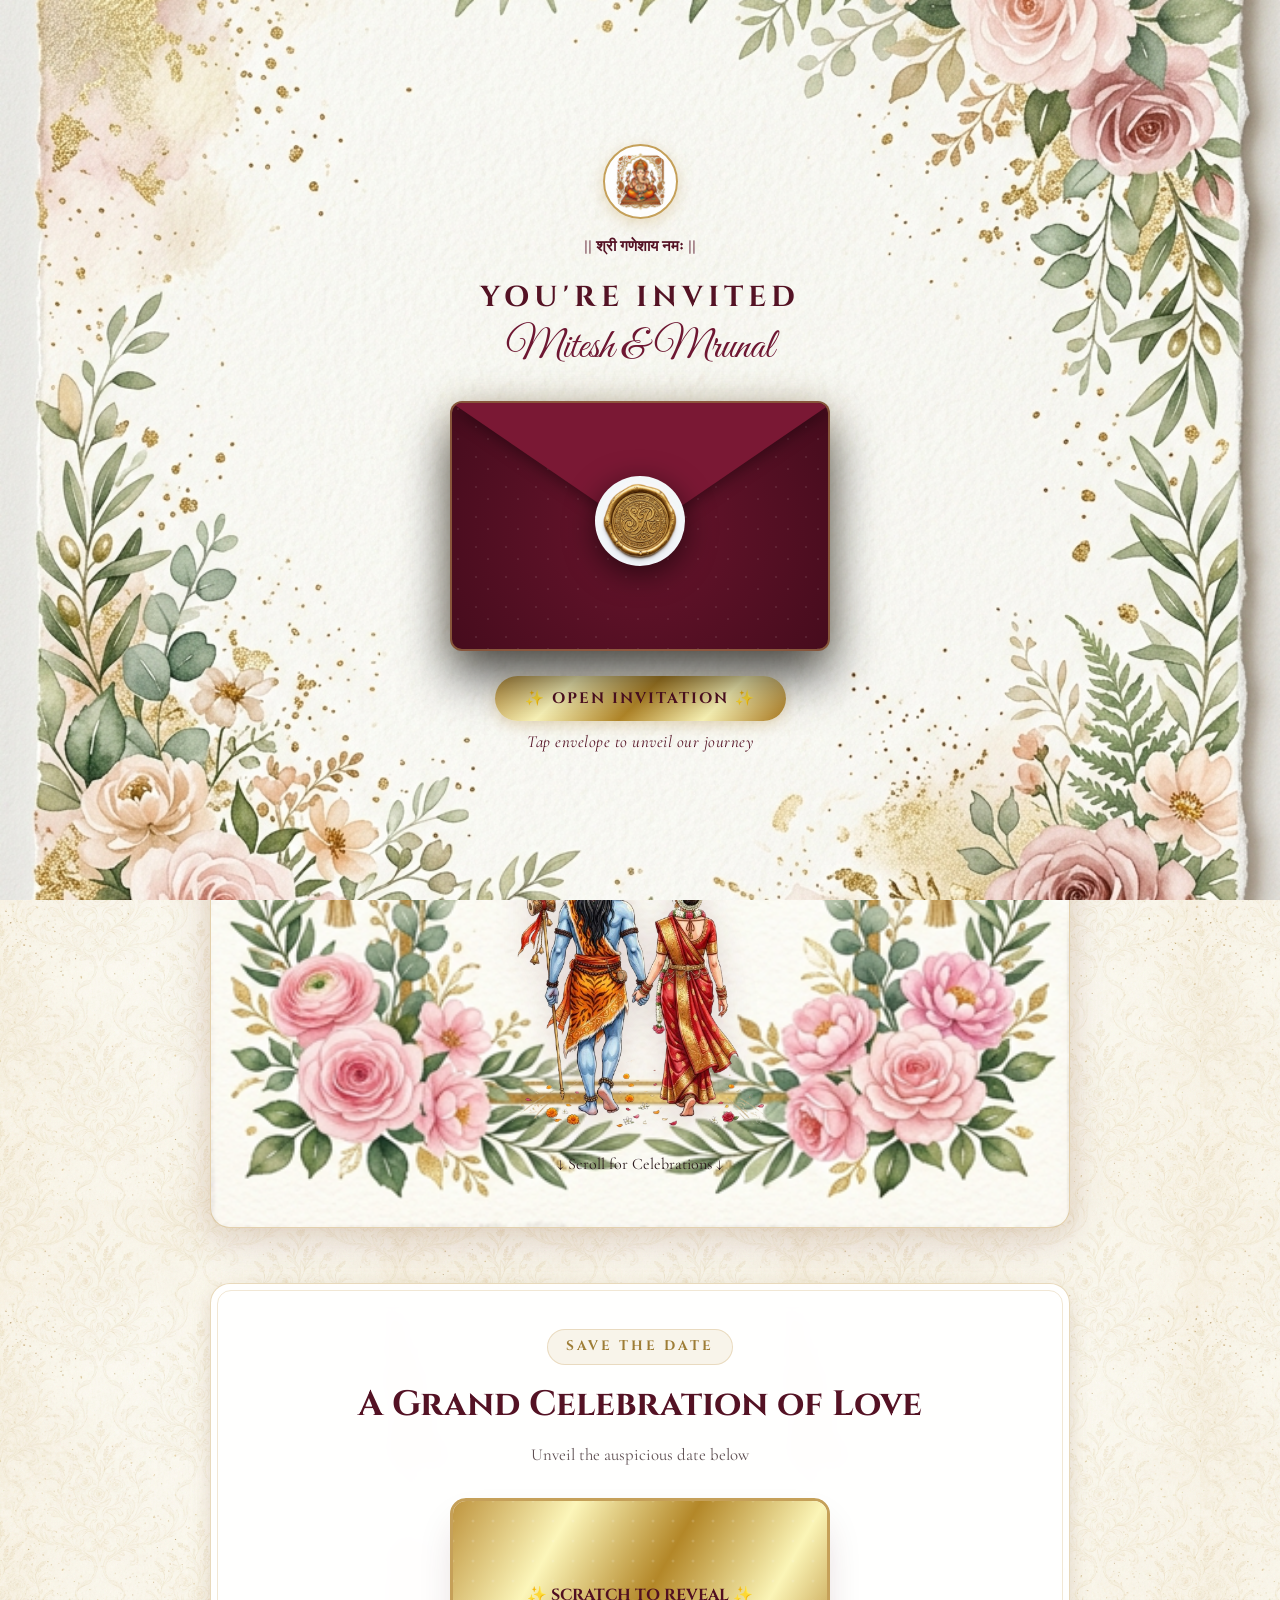
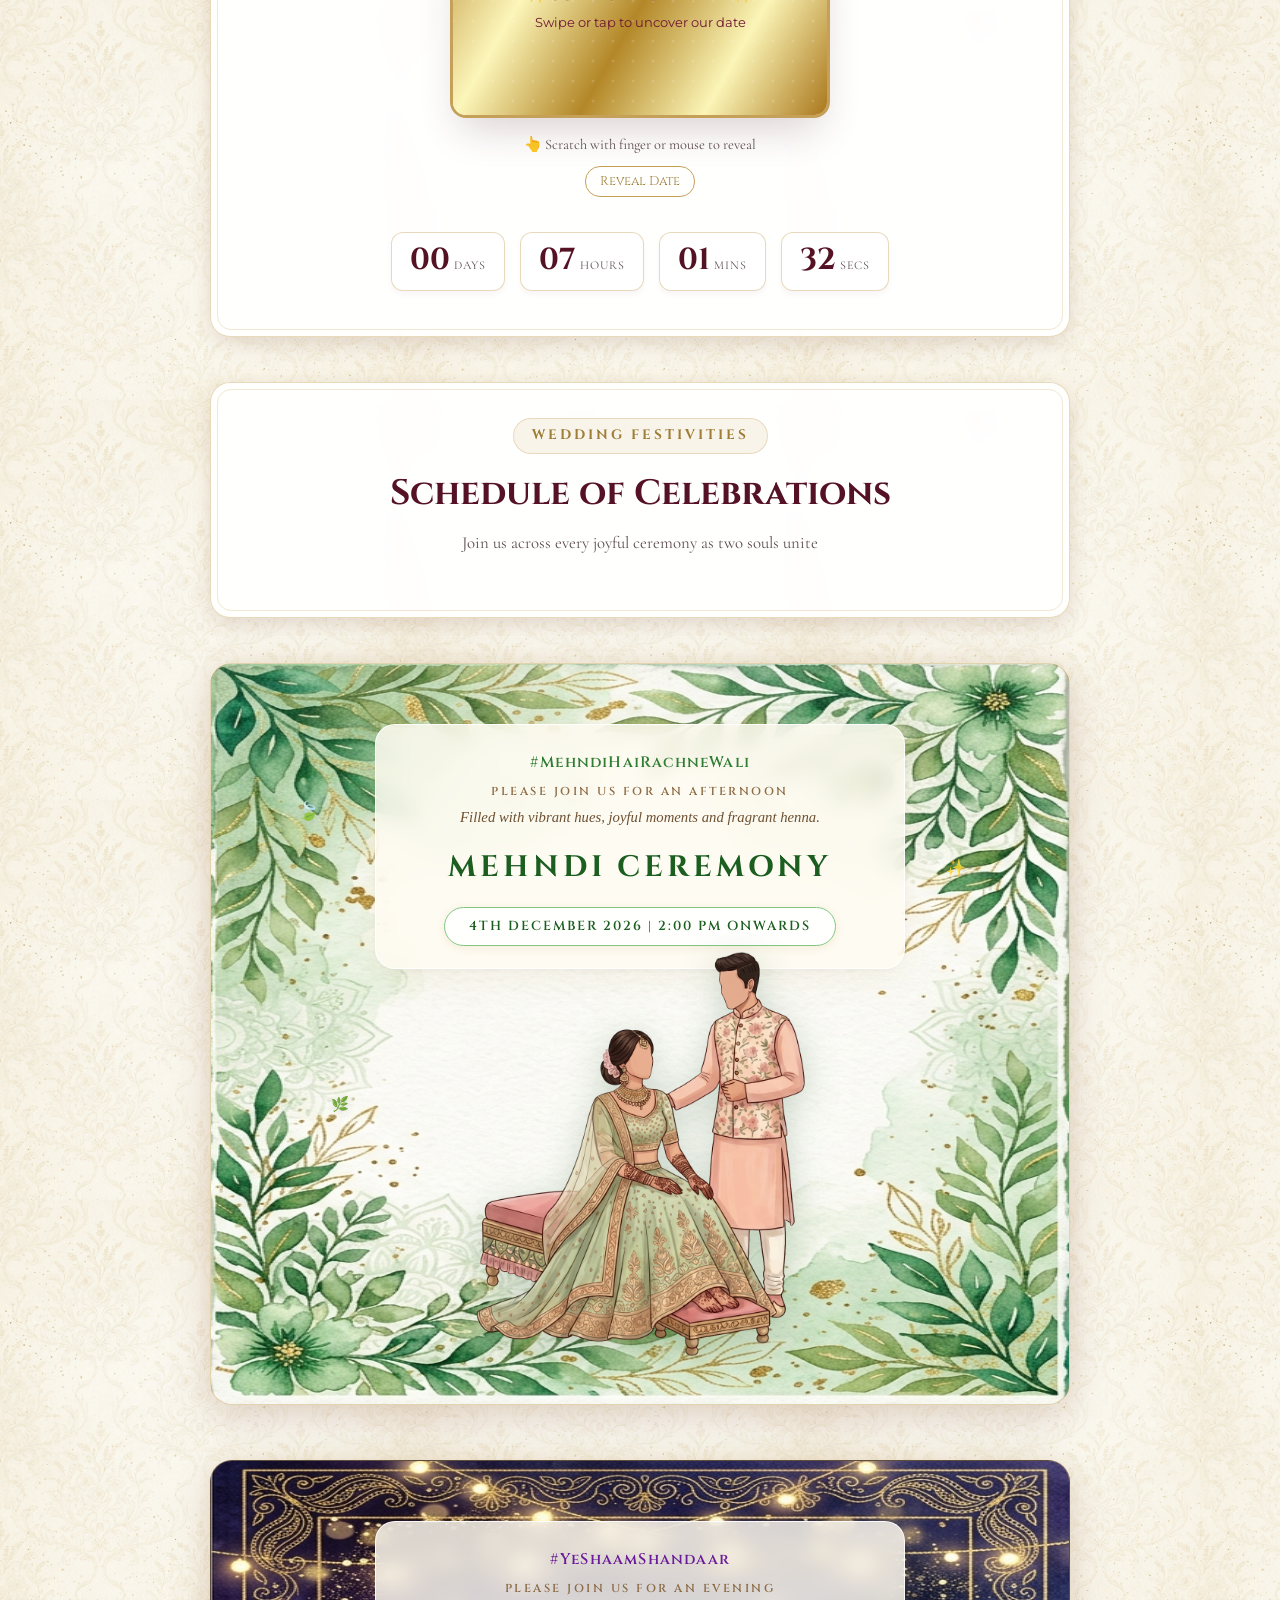
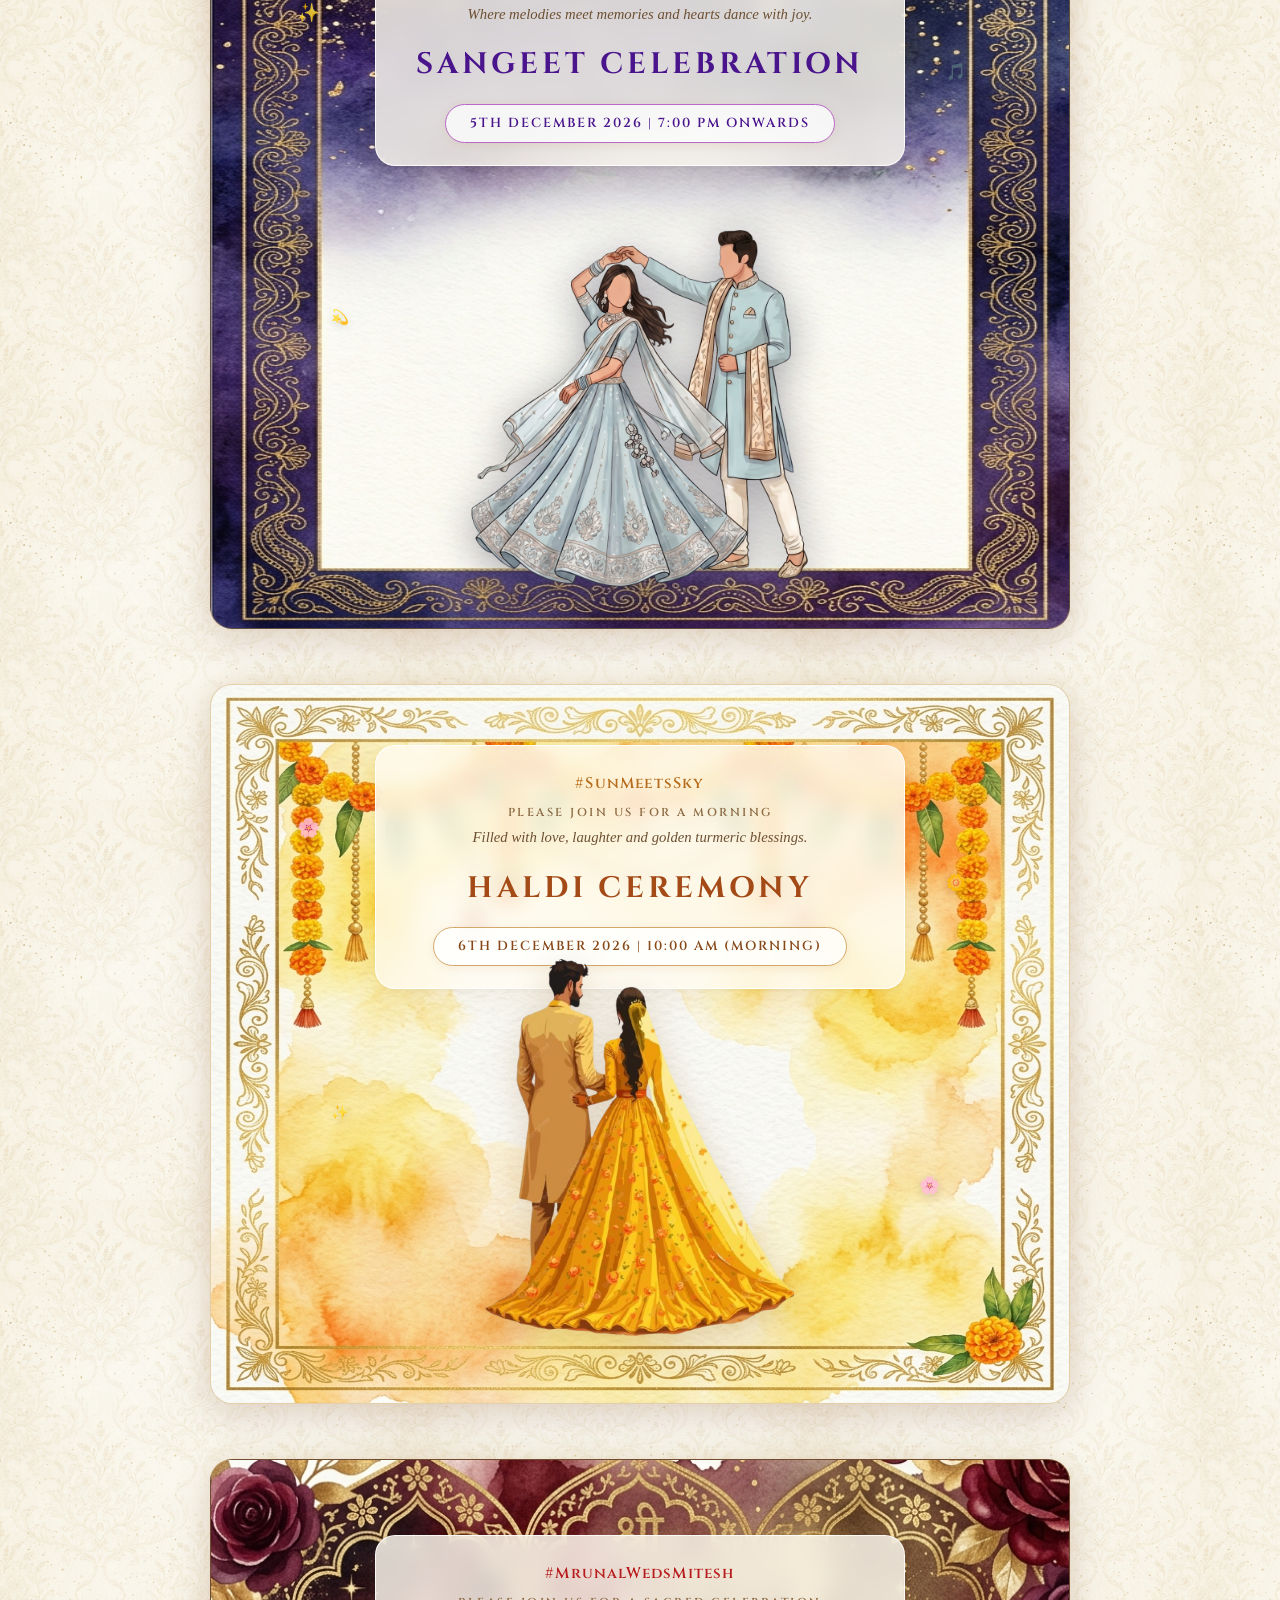
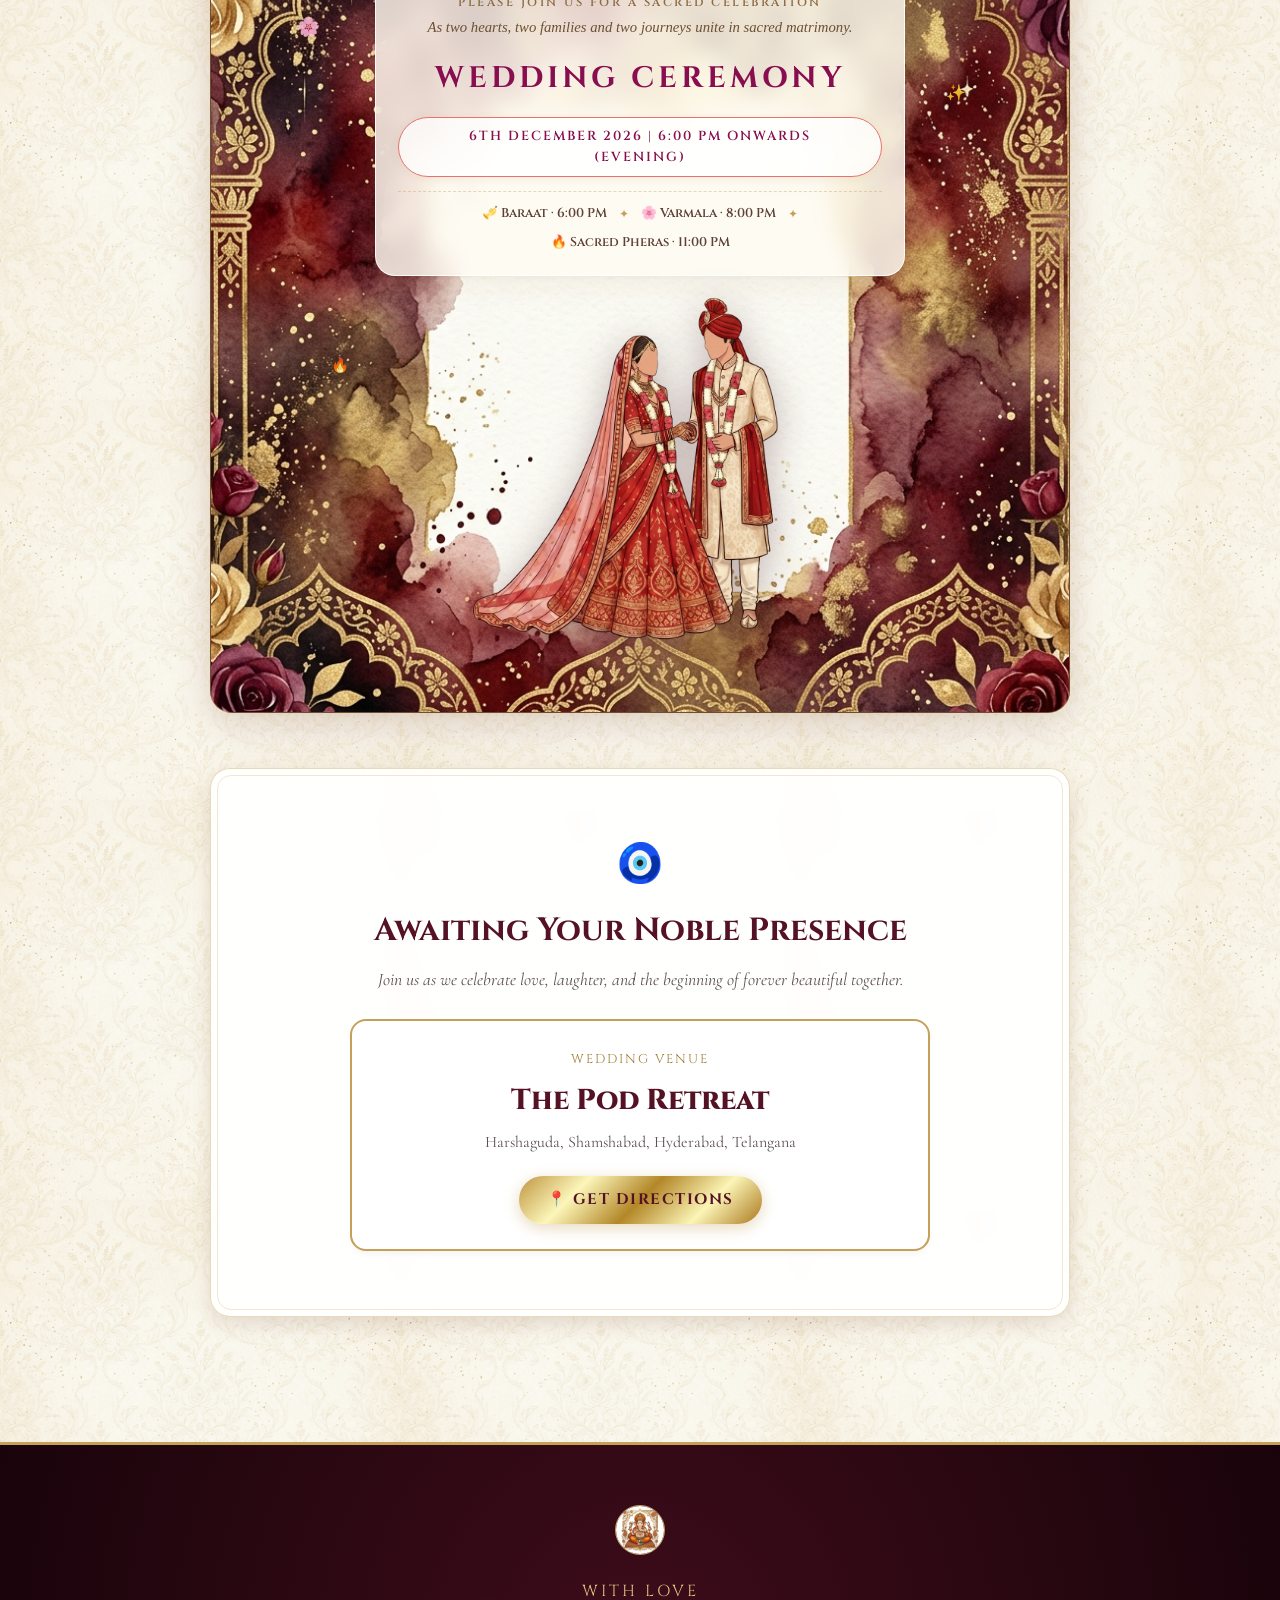
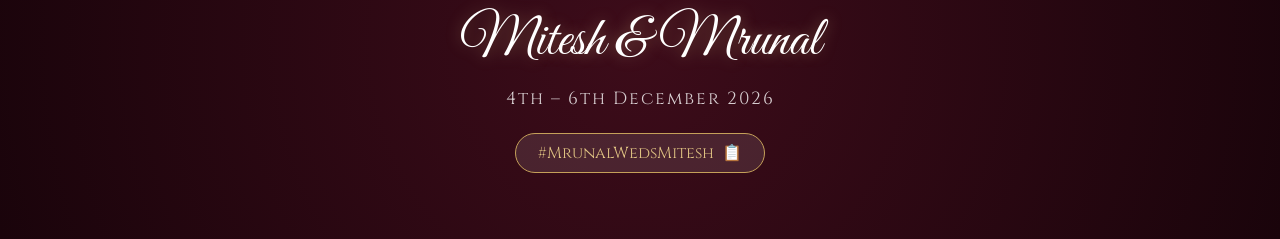
==== commit 63c91ef0: "details update" ====
--- a/index.html
+++ b/index.html
@@ -4,14 +4,14 @@
 <head>
   <meta charset="UTF-8">
   <meta name="viewport" content="width=device-width, initial-scale=1.0">
-  <title>Swapnil & Ritu | Wedding Invitation</title>
+  <title>Mitesh &amp; Mrunal | Wedding Invitation</title>
 
   <!-- SEO & Social Sharing Meta Tags -->
   <meta name="description"
-    content="Wedding celebration of Swapnil & Ritu on 5th – 6th July 2026 at The Pod Retreat, Harshaguda, Hyderabad. Join us in our celebration of love. #SwituKiWedding">
-  <meta property="og:title" content="Swapnil & Ritu Wedding Invitation">
+    content="Wedding celebration of Mitesh &amp; Mrunal on 4th – 6th December 2026 at The Pod Retreat, Harshaguda, Hyderabad. Join us in our celebration of love. #MrunalWedsMitesh">
+  <meta property="og:title" content="Mitesh &amp; Mrunal Wedding Invitation">
   <meta property="og:description"
-    content="We cordially invite you to celebrate the wedding ceremonies of Swapnil & Ritu on 5th – 6th July 2026.">
+    content="We cordially invite you to celebrate the wedding ceremonies of Mitesh &amp; Mrunal on 4th – 6th December 2026.">
   <meta property="og:image" content="assets/img/shiva-parvati.png">
   <meta property="og:type" content="website">
 
@@ -40,7 +40,7 @@
       <div class="intro-shree-ganesh">|| श्री गणेशाय नमः ||</div>
       <div class="intro-invitation-text">You're Invited</div>
       <div class="intro-couple-highlight">
-        <span class="js-groom-name">Swapnil</span> &amp; <span class="js-bride-name">Ritu</span>
+        <span class="js-groom-name">Mitesh</span> &amp; <span class="js-bride-name">Mrunal</span>
       </div>
     </div>
 
@@ -112,9 +112,9 @@
 
           <!-- Groom -->
           <div class="welcome-person-block">
-            <h2 class="welcome-person-name js-groom-name">Swapnil</h2>
+            <h2 class="welcome-person-name js-groom-name">Mitesh</h2>
             <div class="welcome-person-parents">
-              S/o <strong class="js-groom-parents">Mr. Srinivas Gudimalla &amp; Mrs. Sunitha Gudimalla</strong>
+              S/o <strong class="js-groom-parents">Mr. Yogesh Bhai Upadhyay &amp; Mrs. Urvashi Upadhyay</strong>
             </div>
           </div>
 
@@ -126,9 +126,9 @@
         <div class="welcome-second-fold">
           <!-- Bride -->
           <div class="welcome-person-block">
-            <h2 class="welcome-person-name js-bride-name">Ritu</h2>
+            <h2 class="welcome-person-name js-bride-name">Mrunal</h2>
             <div class="welcome-person-parents">
-              D/o <strong class="js-bride-parents">Mr. Manoj Kumar Pathak &amp; Mrs. Bachchi Devi</strong>
+              D/o <strong class="js-bride-parents">Mr. Ganesh Rahangdale &amp; Mrs. Kamal Rahangdale</strong>
             </div>
           </div>
 
@@ -158,7 +158,7 @@
           <!-- Hidden Revealed Content -->
           <div class="scratch-revealed-content">
             <span class="revealed-tagline">Save Our Date</span>
-            <span class="revealed-date js-wedding-date">6th July 2026</span>
+            <span class="revealed-date js-wedding-date">4th – 6th DECEMBER 2026</span>
             <span class="revealed-venue js-venue-name">The Pod Retreat, Hyderabad</span>
           </div>
 
@@ -204,7 +204,81 @@
       </section>
 
       <!-- ====================================================================
-           CEREMONY 1: HALDI CEREMONY (Standalone Custom Card)
+           CEREMONY 1: MEHNDI CEREMONY (Standalone Custom Card)
+           Background: assets/img/g-mehndi-background.png
+           Foreground: assets/img/mehndi-foreground.png
+           ==================================================================== -->
+      <section class="ceremony-card ceremony-card-mehndi" id="event-mehndi">
+        <span class="floating-petal petal-p1" aria-hidden="true">🍃</span>
+        <span class="floating-petal petal-p2" aria-hidden="true">✨</span>
+        <span class="floating-petal petal-p3" aria-hidden="true">🌿</span>
+
+        <!-- Center Frosted Glass Content Box -->
+        <div class="ceremony-frosted-card">
+          <!-- Monogram Seal -->
+
+          <!-- Hashtag Tagline -->
+          <p class="ceremony-tagline">#MehndiHaiRachneWali</p>
+
+          <!-- Invitation Subtext -->
+          <p class="ceremony-subtext-heading">PLEASE JOIN US FOR AN AFTERNOON</p>
+          <p class="ceremony-subtext-desc">Filled with vibrant hues, joyful moments and fragrant henna.</p>
+
+          <!-- Ceremony Title -->
+          <h3 class="ceremony-main-title">MEHNDI CEREMONY</h3>
+
+          <!-- Date / Time Pill Badge -->
+          <div class="ceremony-pill-badge">
+            <span>4TH DECEMBER 2026 | 2:00 PM ONWARDS</span>
+          </div>
+        </div>
+
+        <!-- Foreground Couple Illustration -->
+        <div class="ceremony-foreground-wrap">
+          <img src="assets/img/mehndi-foreground.png" alt="Mehndi Ceremony Couple"
+            class="ceremony-foreground-img ceremony-foreground-mehndi">
+        </div>
+      </section>
+
+      <!-- ====================================================================
+           CEREMONY 2: SANGEET CELEBRATION (Standalone Custom Card)
+           Background: assets/img/g-sangeet-background.png
+           Foreground: assets/img/sangeet-foreground.png
+           ==================================================================== -->
+      <section class="ceremony-card ceremony-card-sangeet" id="event-sangeet">
+        <span class="floating-petal petal-p1" aria-hidden="true">✨</span>
+        <span class="floating-petal petal-p2" aria-hidden="true">🎵</span>
+        <span class="floating-petal petal-p3" aria-hidden="true">💫</span>
+
+        <!-- Center Frosted Glass Content Box -->
+        <div class="ceremony-frosted-card">
+          <!-- Monogram Seal -->
+
+          <!-- Hashtag Tagline -->
+          <p class="ceremony-tagline">#YeShaamShandaar</p>
+
+          <!-- Invitation Subtext -->
+          <p class="ceremony-subtext-heading">PLEASE JOIN US FOR AN EVENING</p>
+          <p class="ceremony-subtext-desc">Where melodies meet memories and hearts dance with joy.</p>
+
+          <!-- Ceremony Title -->
+          <h3 class="ceremony-main-title">SANGEET CELEBRATION</h3>
+
+          <!-- Date / Time Pill Badge -->
+          <div class="ceremony-pill-badge">
+            <span>5TH DECEMBER 2026 | 7:00 PM ONWARDS</span>
+          </div>
+        </div>
+
+        <!-- Foreground Couple Illustration -->
+        <div class="ceremony-foreground-wrap">
+          <img src="assets/img/sangeet-foreground.png" alt="Sangeet Celebration Couple"
+            class="ceremony-foreground-img ceremony-foreground-sangeet">
+        </div>
+      </section>
+
+      <!-- ====================================================================
+           CEREMONY 3: HALDI CEREMONY (Standalone Custom Card)
            Background: assets/img/g-haldi-background.png
            Foreground: assets/img/haldi-foreground.png
            ==================================================================== -->
@@ -219,102 +293,25 @@
         <div class="ceremony-frosted-card">
           <!-- Monogram Seal -->
 
-
           <!-- Hashtag Tagline -->
           <p class="ceremony-tagline">#SunMeetsSky</p>
 
           <!-- Invitation Subtext -->
           <p class="ceremony-subtext-heading">PLEASE JOIN US FOR A MORNING</p>
-          <p class="ceremony-subtext-desc">Filled with love, laughter and turmeric.</p>
+          <p class="ceremony-subtext-desc">Filled with love, laughter and golden turmeric blessings.</p>
 
           <!-- Ceremony Title -->
           <h3 class="ceremony-main-title">HALDI CEREMONY</h3>
 
           <!-- Date / Time Pill Badge -->
           <div class="ceremony-pill-badge">
-            <span>5TH JULY 2026 | 10:00 AM</span>
+            <span>6TH DECEMBER 2026 | 10:00 AM (MORNING)</span>
           </div>
         </div>
 
         <!-- Foreground Couple Illustration -->
         <div class="ceremony-foreground-wrap">
           <img src="assets/img/haldi-foreground.png" alt="Haldi Ceremony Couple" class="ceremony-foreground-img">
-        </div>
-      </section>
-
-      <!-- ====================================================================
-           CEREMONY 2: MEHNDI CEREMONY (Standalone Custom Card)
-           Background: assets/img/g-mehndi-background.png
-           Foreground: assets/img/mehndi-foreground.png
-           ==================================================================== -->
-      <section class="ceremony-card ceremony-card-mehndi" id="event-mehndi">
-        <span class="floating-petal petal-p1" aria-hidden="true">🍃</span>
-        <span class="floating-petal petal-p2" aria-hidden="true">✨</span>
-        <span class="floating-petal petal-p3" aria-hidden="true">🌿</span>
-
-        <!-- Center Frosted Glass Content Box -->
-        <div class="ceremony-frosted-card">
-          <!-- Monogram Seal -->
-
-
-          <!-- Hashtag Tagline -->
-          <p class="ceremony-tagline">#MehndiHaiRachneWali</p>
-
-          <!-- Invitation Subtext -->
-          <p class="ceremony-subtext-heading">PLEASE JOIN US FOR AN AFTERNOON</p>
-          <p class="ceremony-subtext-desc">Filled with vibrant hues, joyful moments and fragrant henna.</p>
-
-          <!-- Ceremony Title -->
-          <h3 class="ceremony-main-title">MEHNDI CEREMONY</h3>
-
-          <!-- Date / Time Pill Badge -->
-          <div class="ceremony-pill-badge">
-            <span>5TH JULY 2026 | 2:00 PM</span>
-          </div>
-        </div>
-
-        <!-- Foreground Couple Illustration -->
-        <div class="ceremony-foreground-wrap">
-          <img src="assets/img/mehndi-foreground.png" alt="Mehndi Ceremony Couple"
-            class="ceremony-foreground-img ceremony-foreground-mehndi">
-        </div>
-      </section>
-
-      <!-- ====================================================================
-           CEREMONY 3: SANGEET CELEBRATION (Standalone Custom Card)
-           Background: assets/img/g-sangeet-background.png
-           Foreground: assets/img/sangeet-foreground.png
-           ==================================================================== -->
-      <section class="ceremony-card ceremony-card-sangeet" id="event-sangeet">
-        <span class="floating-petal petal-p1" aria-hidden="true">✨</span>
-        <span class="floating-petal petal-p2" aria-hidden="true">🎵</span>
-        <span class="floating-petal petal-p3" aria-hidden="true">💫</span>
-
-        <!-- Center Frosted Glass Content Box -->
-        <div class="ceremony-frosted-card">
-          <!-- Monogram Seal -->
-
-
-          <!-- Hashtag Tagline -->
-          <p class="ceremony-tagline">#YeShaamShandaar</p>
-
-          <!-- Invitation Subtext -->
-          <p class="ceremony-subtext-heading">PLEASE JOIN US FOR AN EVENING</p>
-          <p class="ceremony-subtext-desc">Where melodies meet memories and hearts dance with joy.</p>
-
-          <!-- Ceremony Title -->
-          <h3 class="ceremony-main-title">SANGEET CELEBRATION</h3>
-
-          <!-- Date / Time Pill Badge -->
-          <div class="ceremony-pill-badge">
-            <span>5TH JULY 2026 | 8:00 PM</span>
-          </div>
-        </div>
-
-        <!-- Foreground Couple Illustration -->
-        <div class="ceremony-foreground-wrap">
-          <img src="assets/img/sangeet-foreground.png" alt="Sangeet Celebration Couple"
-            class="ceremony-foreground-img ceremony-foreground-sangeet">
         </div>
       </section>
 
@@ -332,9 +329,8 @@
         <div class="ceremony-frosted-card">
           <!-- Monogram Seal -->
 
-
           <!-- Hashtag Tagline -->
-          <p class="ceremony-tagline">#SwituKiWedding</p>
+          <p class="ceremony-tagline">#MrunalWedsMitesh</p>
 
           <!-- Invitation Subtext -->
           <p class="ceremony-subtext-heading">PLEASE JOIN US FOR A SACRED CELEBRATION</p>
@@ -345,7 +341,7 @@
 
           <!-- Date / Time Pill Badge -->
           <div class="ceremony-pill-badge">
-            <span>6TH JULY 2026 | 6:00 PM ONWARDS</span>
+            <span>6TH DECEMBER 2026 | 6:00 PM ONWARDS (EVENING)</span>
           </div>
 
           <!-- Detailed Sacred Timeline -->
@@ -401,12 +397,12 @@
   <footer class="wedding-footer">
     <img src="assets/img/ganesha.jpg" alt="Lord Ganesha" class="footer-ganesha-small">
     <div class="footer-with-love">With Love</div>
-    <div class="footer-names"><span class="js-groom-name">Swapnil</span> &amp; <span class="js-bride-name">Ritu</span>
+    <div class="footer-names"><span class="js-groom-name">Mitesh</span> &amp; <span class="js-bride-name">Mrunal</span>
     </div>
-    <div class="footer-date js-wedding-date">5th – 6th July 2026</div>
+    <div class="footer-date js-wedding-date">4th – 6th DECEMBER 2026</div>
 
     <button type="button" class="footer-hashtag-btn" id="btn-copy-hashtag">
-      <span class="js-hashtag">#SwituKiWedding</span>
+      <span class="js-hashtag">#MrunalWedsMitesh</span>
       <span>📋</span>
     </button>
     <span class="footer-copy-toast" id="hashtag-toast">Copied hashtag to clipboard!</span>
--- a/src/style.css
+++ b/src/style.css
@@ -552,7 +552,7 @@
     background-image: url('../assets/img/g-welcome-bg.png');
     background-repeat: no-repeat;
     background-position: center top;
-    background-size: 150% auto;
+    background-size: 190% auto;
     border: 1.5px solid rgba(197, 160, 89, 0.45);
     box-shadow: 0 10px 35px rgba(84, 18, 36, 0.12), 0 0 20px rgba(197, 160, 89, 0.2);
   }
@@ -693,7 +693,7 @@
     text-shadow: 0 1px 2px rgba(255, 255, 255, 0.85);
   }
 
-  /* Weds Divider: Natural continuous spacing between Swapnil and Ritu */
+  /* Weds Divider: Natural continuous spacing between Groom and Bride */
   .welcome-weds-divider {
     font-family: var(--font-script);
     font-size: 2.1rem;
@@ -703,7 +703,7 @@
     text-shadow: 0 1px 2px rgba(255, 255, 255, 0.9);
   }
 
-  /* Shiva-Parvati Blessing Wrap: Natural flow below Ritu */
+  /* Shiva-Parvati Blessing Wrap: Natural flow below Bride */
   .welcome-shiva-parvati-wrap {
     display: flex;
     justify-content: center;
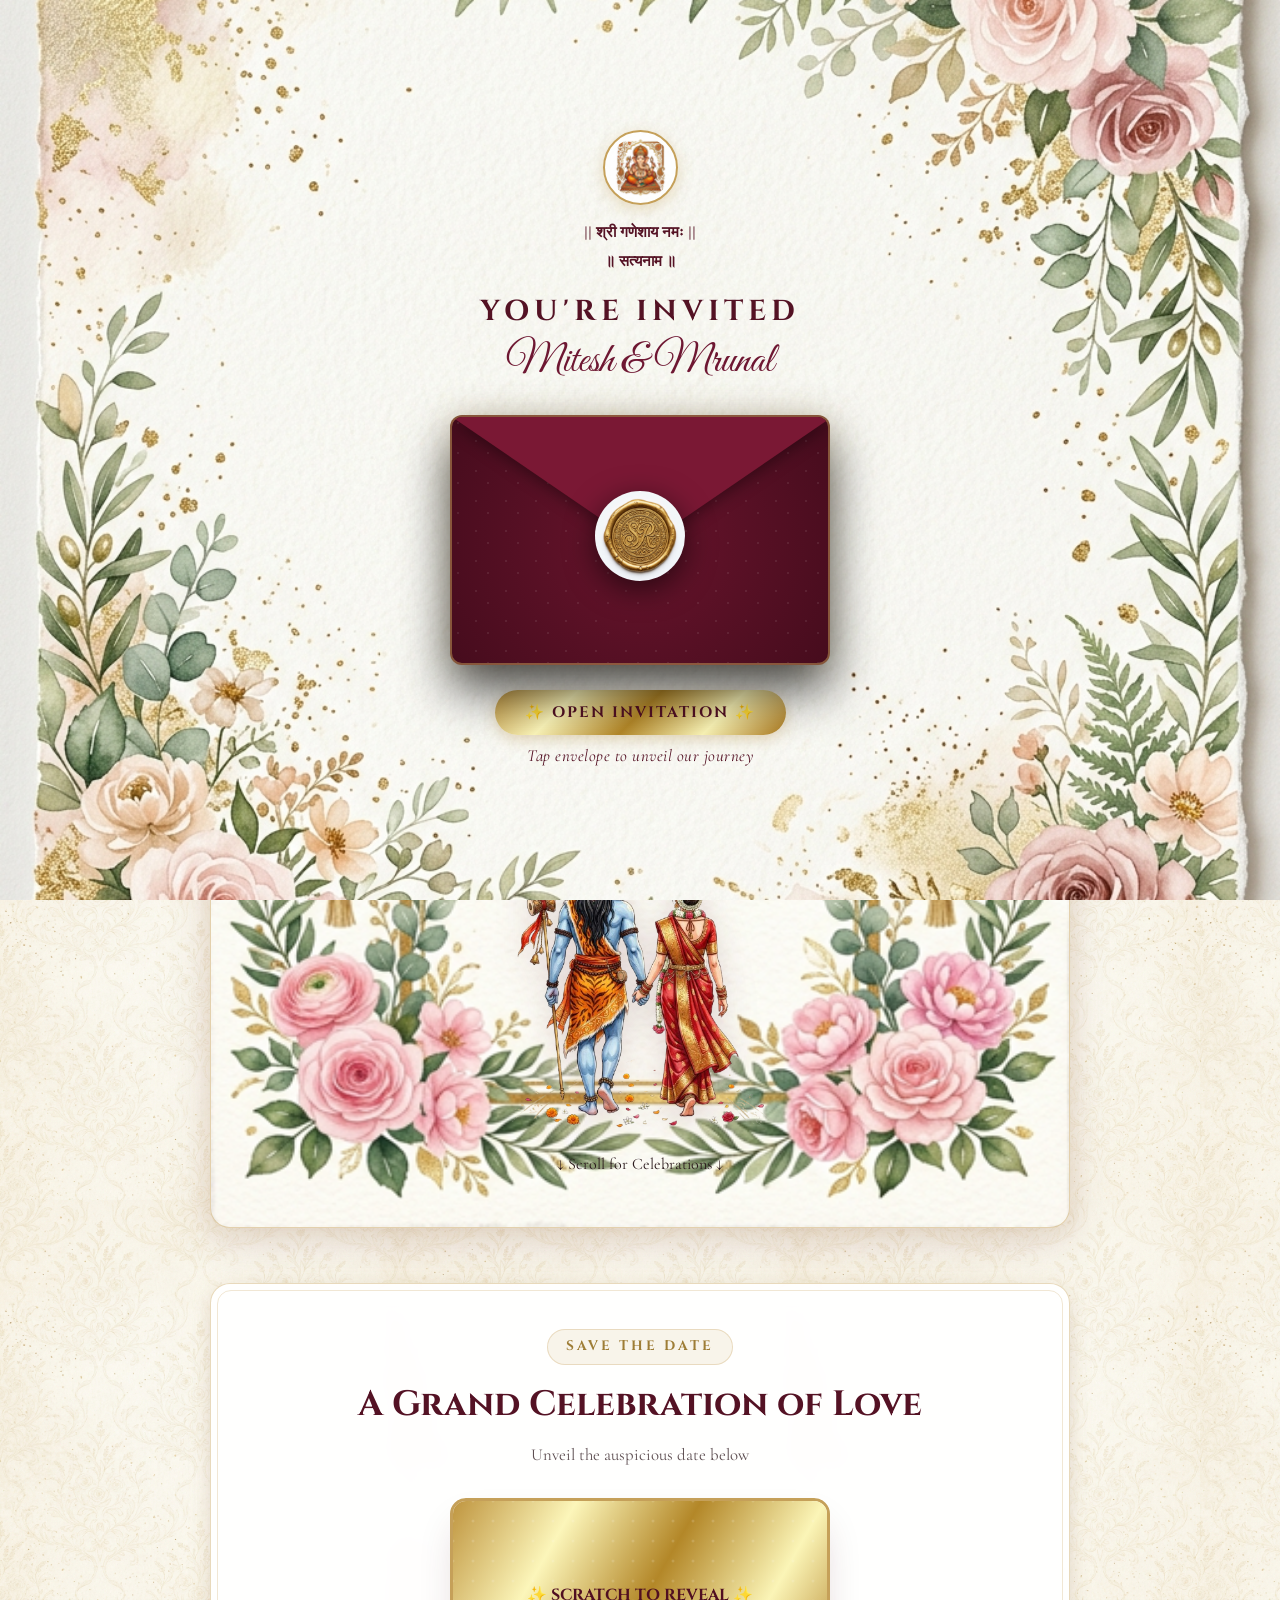
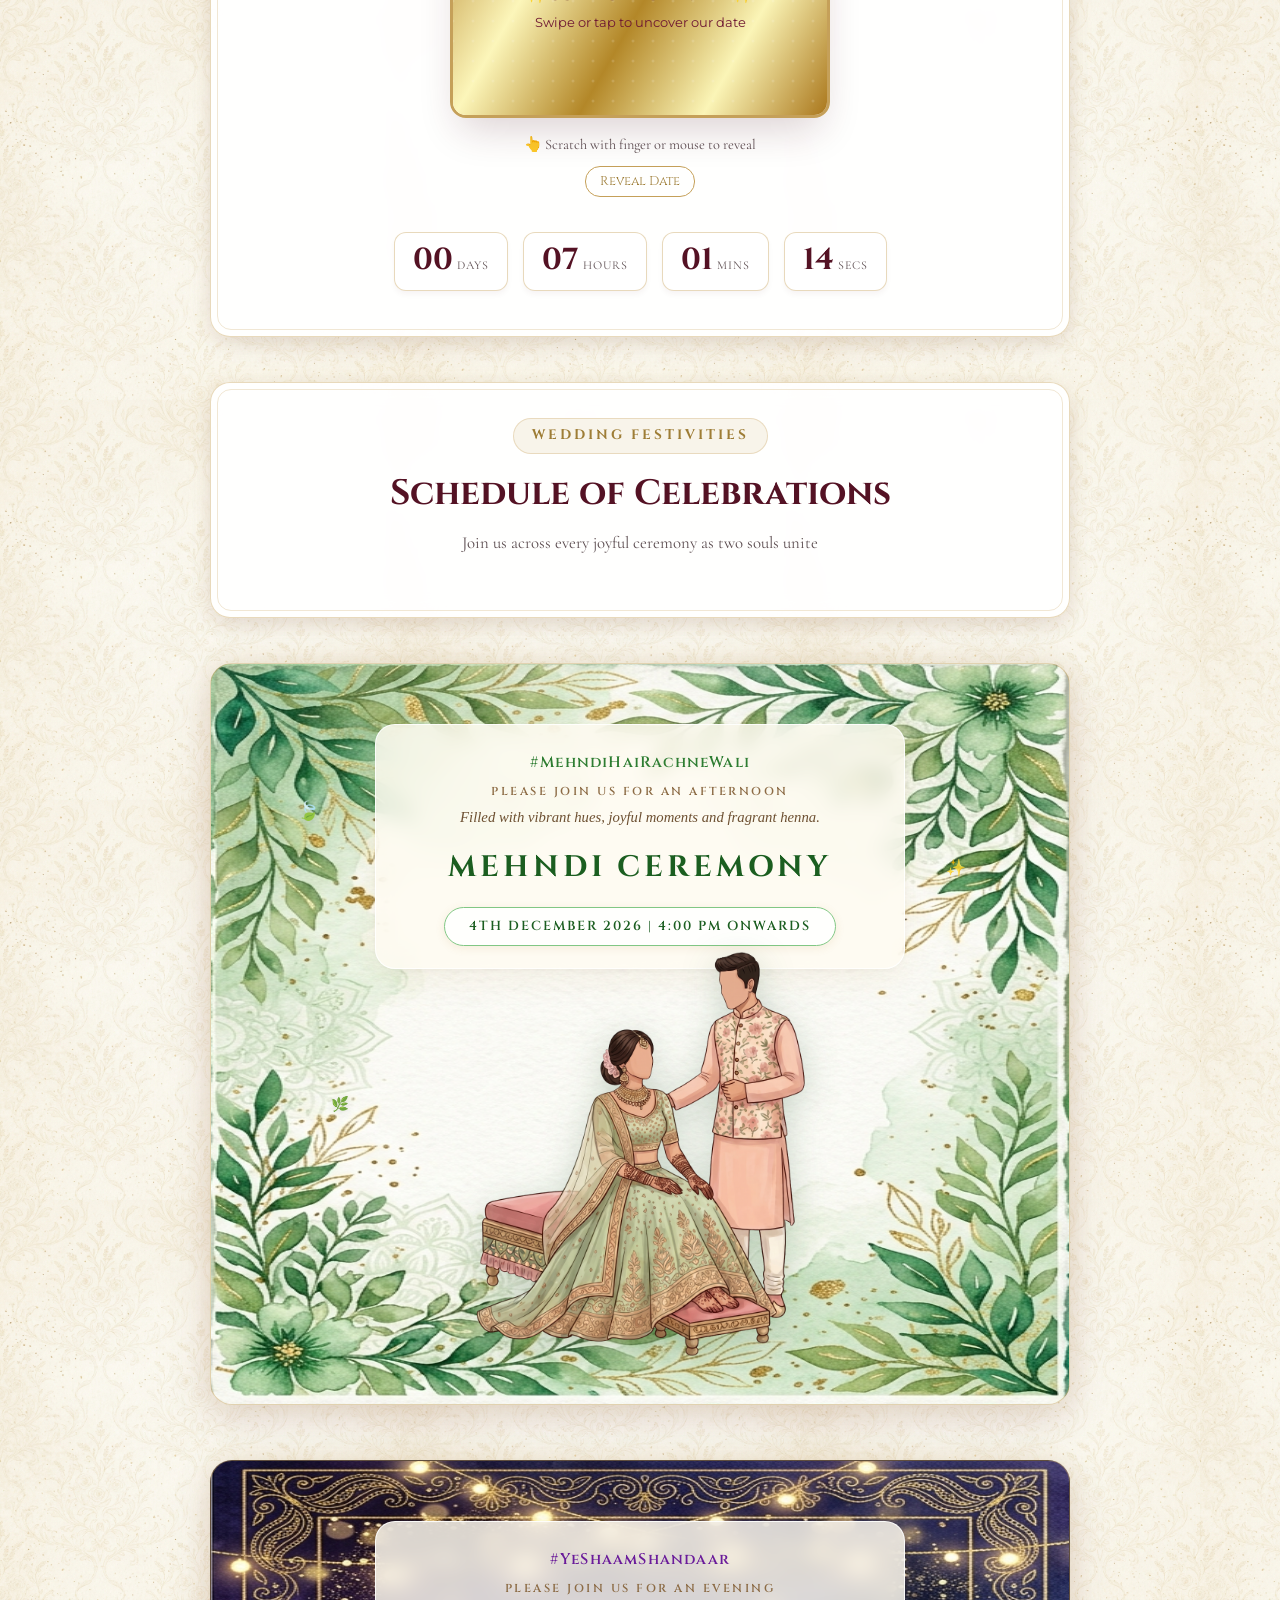
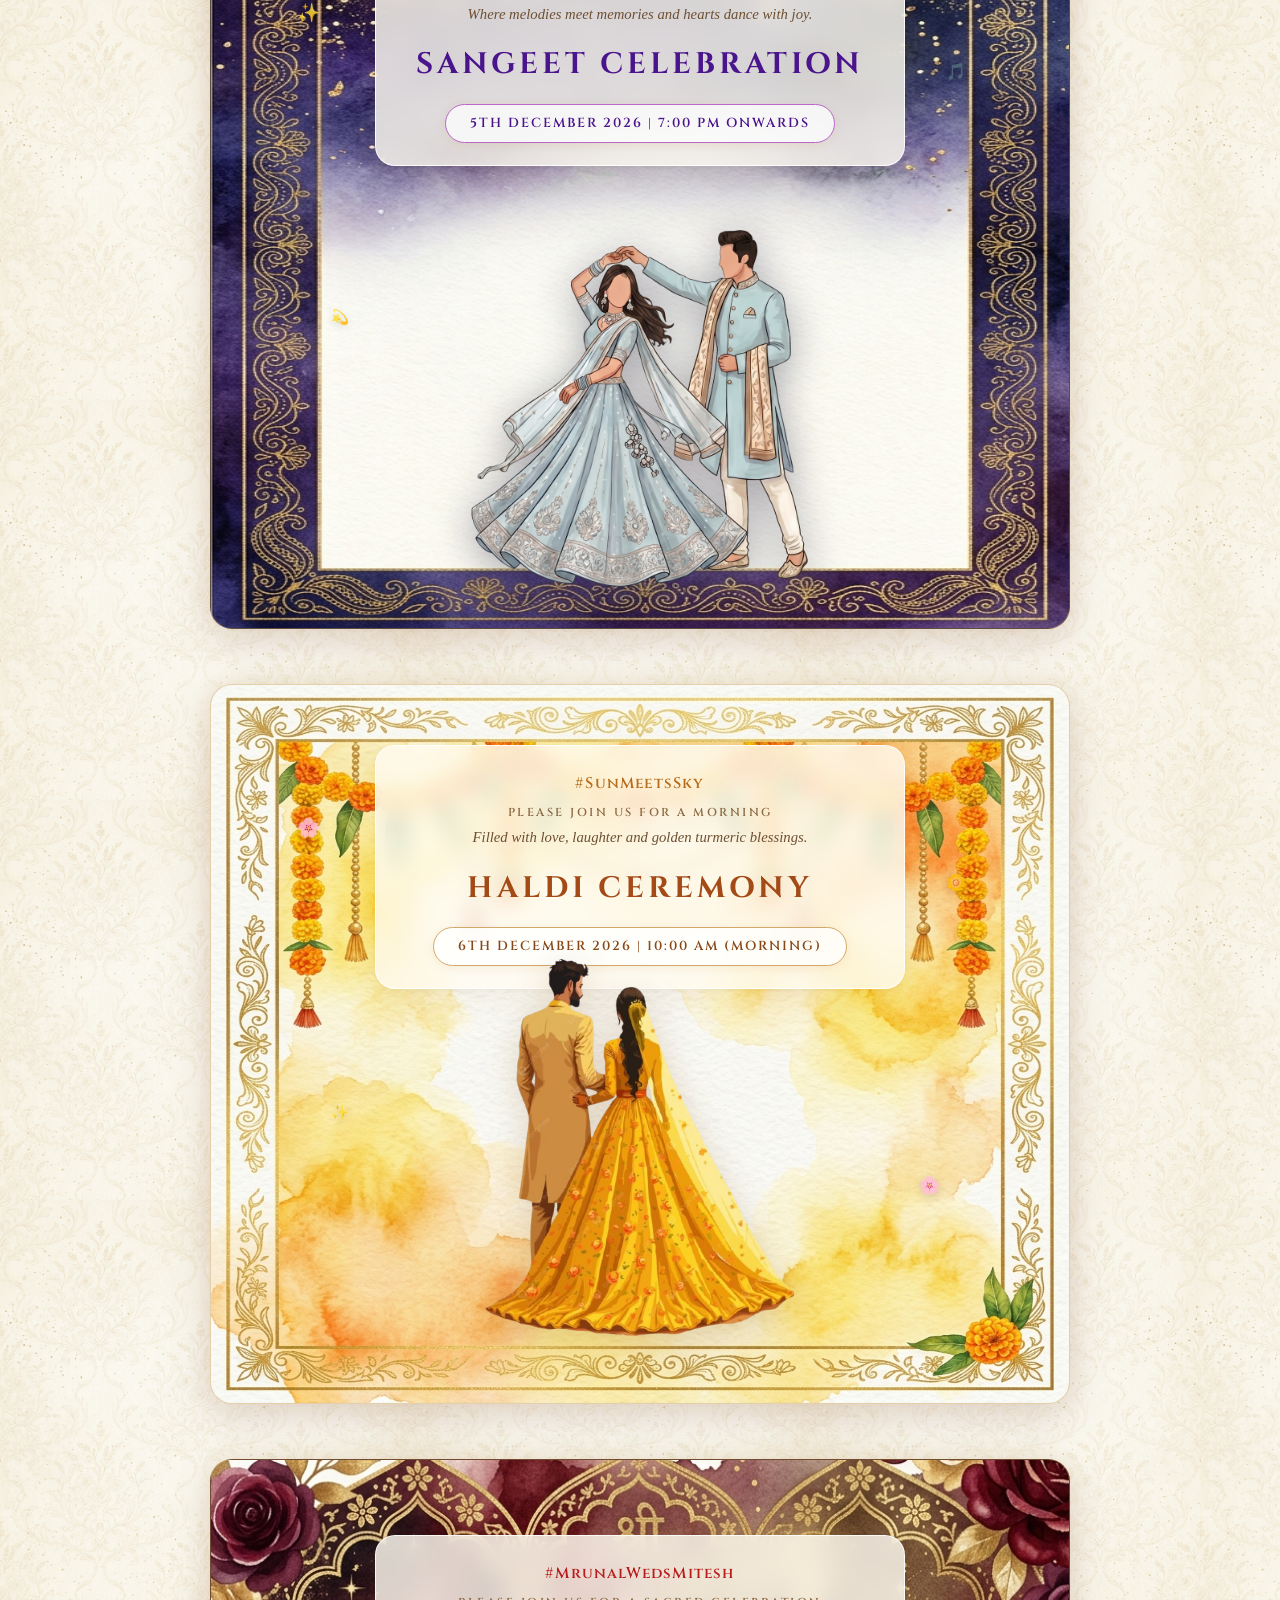
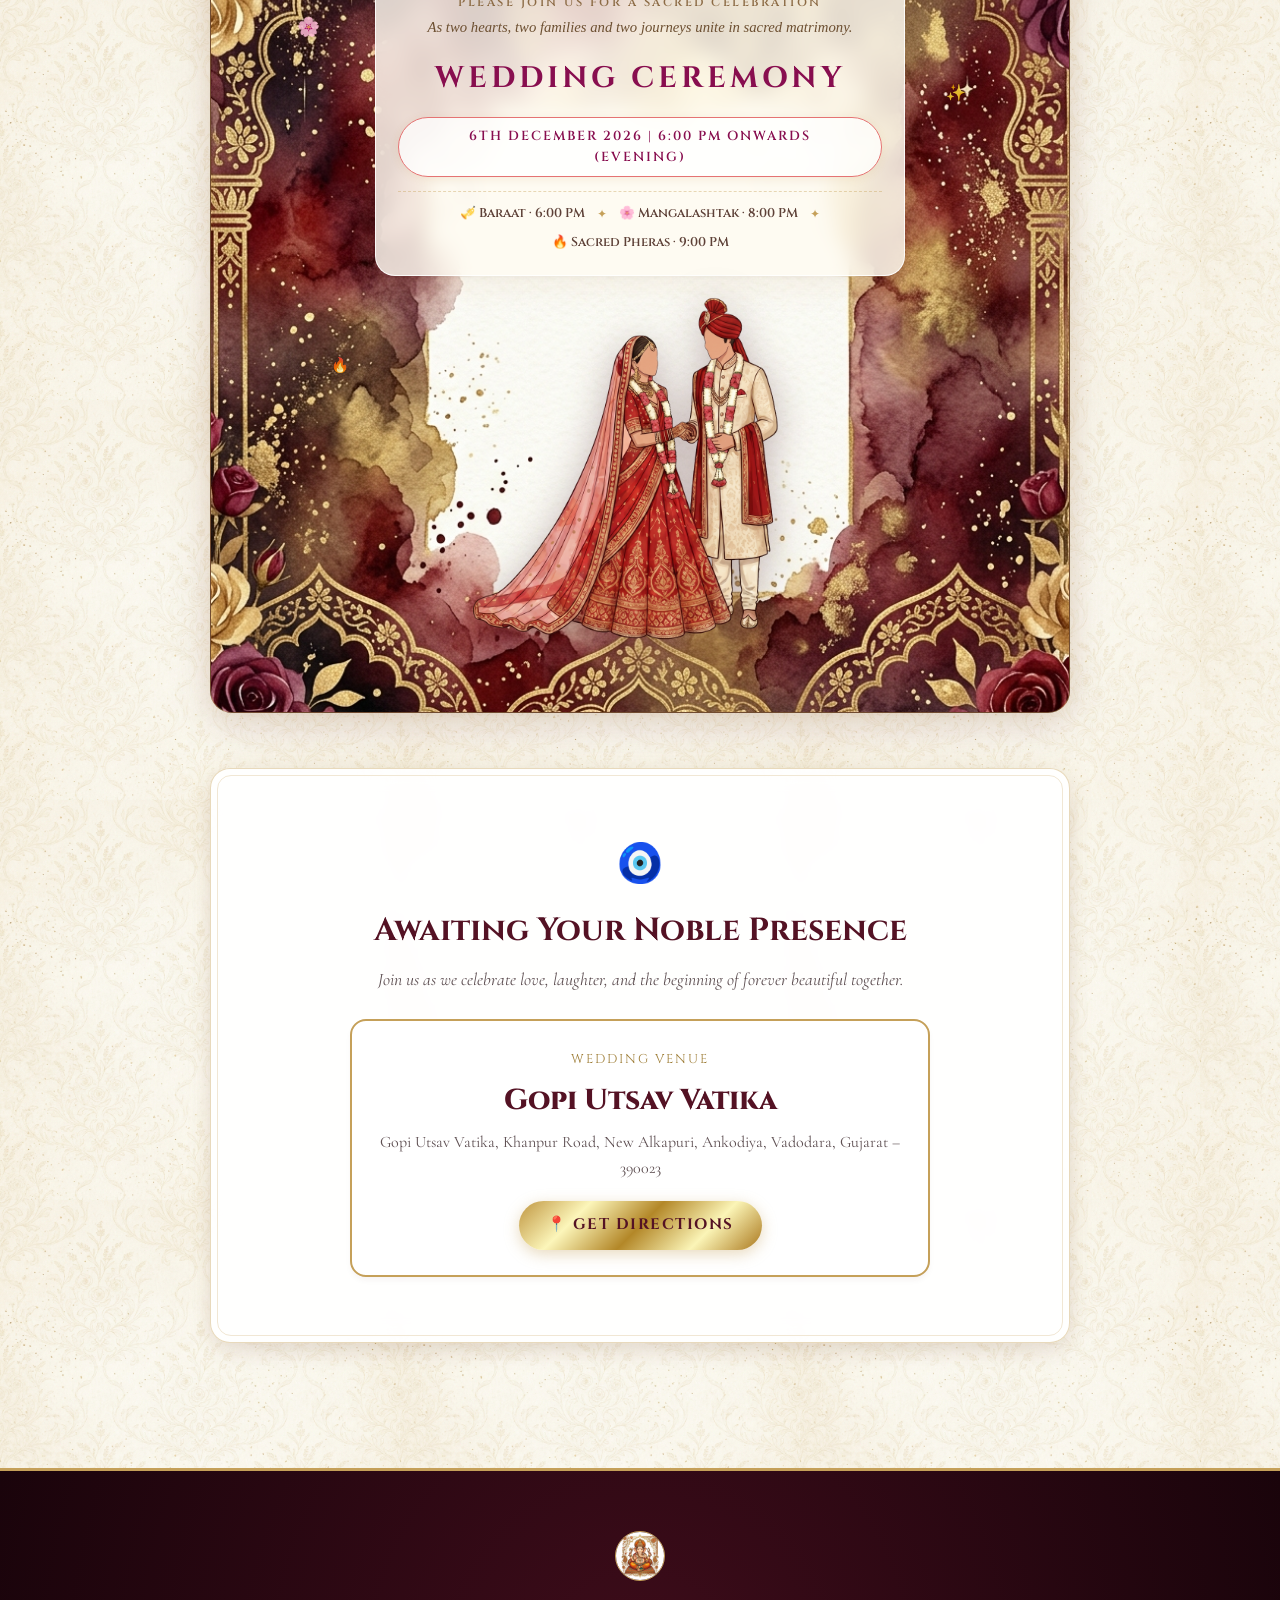
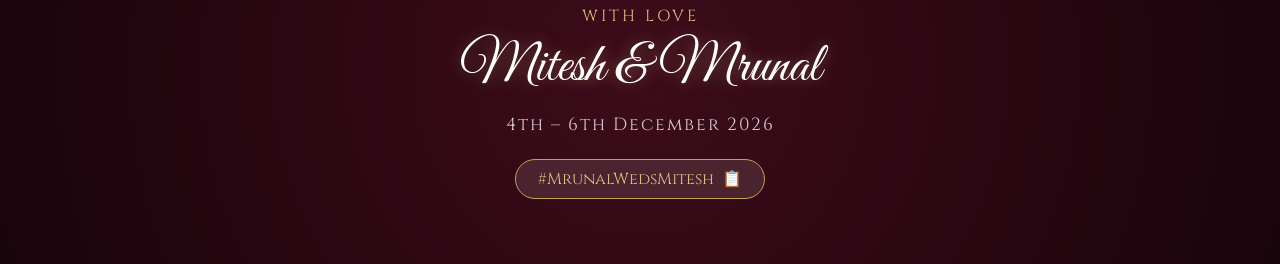
==== commit 691d521a: "Updated wedding invitation details and timings" ====
--- a/index.html
+++ b/index.html
@@ -8,7 +8,7 @@
 
   <!-- SEO & Social Sharing Meta Tags -->
   <meta name="description"
-    content="Wedding celebration of Mitesh &amp; Mrunal on 4th – 6th December 2026 at The Pod Retreat, Harshaguda, Hyderabad. Join us in our celebration of love. #MrunalWedsMitesh">
+    content="Wedding celebration of Mitesh &amp; Mrunal on 4th – 6th December 2026 at Gopi Utsav Vatika, Vadodara. Join us in our celebration of love. #MrunalWedsMitesh">
   <meta property="og:title" content="Mitesh &amp; Mrunal Wedding Invitation">
   <meta property="og:description"
     content="We cordially invite you to celebrate the wedding ceremonies of Mitesh &amp; Mrunal on 4th – 6th December 2026.">
@@ -38,6 +38,7 @@
     <div class="envelope-intro-header">
       <img src="assets/img/ganesha.jpg" alt="Lord Ganesha" class="intro-ganesha-badge">
       <div class="intro-shree-ganesh">|| श्री गणेशाय नमः ||</div>
+      <div class="intro-satnam">॥ सत्यनाम ॥</div>
       <div class="intro-invitation-text">You're Invited</div>
       <div class="intro-couple-highlight">
         <span class="js-groom-name">Mitesh</span> &amp; <span class="js-bride-name">Mrunal</span>
@@ -158,8 +159,8 @@
           <!-- Hidden Revealed Content -->
           <div class="scratch-revealed-content">
             <span class="revealed-tagline">Save Our Date</span>
-            <span class="revealed-date js-wedding-date">4th – 6th DECEMBER 2026</span>
-            <span class="revealed-venue js-venue-name">The Pod Retreat, Hyderabad</span>
+            <span class="revealed-date js-save-the-date">6th December</span>
+            <span class="revealed-venue js-venue-name">Gopi Utsav Vatika, Vadodara</span>
           </div>
 
           <!-- Interactive Scratch Canvas -->
@@ -229,7 +230,7 @@
 
           <!-- Date / Time Pill Badge -->
           <div class="ceremony-pill-badge">
-            <span>4TH DECEMBER 2026 | 2:00 PM ONWARDS</span>
+            <span>4TH DECEMBER 2026 | 4:00 PM ONWARDS</span>
           </div>
         </div>
 
@@ -348,9 +349,9 @@
           <div class="ceremony-timeline-pill-box">
             <span class="ceremony-timeline-item">🎺 Baraat · 6:00 PM</span>
             <span class="ceremony-timeline-divider">✦</span>
-            <span class="ceremony-timeline-item">🌸 Varmala · 8:00 PM</span>
+            <span class="ceremony-timeline-item">🌸 Mangalashtak · 8:00 PM</span>
             <span class="ceremony-timeline-divider">✦</span>
-            <span class="ceremony-timeline-item">🔥 Sacred Pheras · 11:00 PM</span>
+            <span class="ceremony-timeline-item">🔥 Sacred Pheras · 9:00 PM</span>
           </div>
         </div>
 
@@ -378,9 +379,9 @@
 
           <div class="venue-details-box">
             <span class="venue-tag">Wedding Venue</span>
-            <h3 class="venue-name js-venue-name">The Pod Retreat</h3>
-            <p class="venue-address js-venue-address">Harshaguda, Shamshabad, Hyderabad, Telangana</p>
-            <a href="https://www.google.com/maps/search/?api=1&query=The+Pod+Retreat+Harshaguda+Hyderabad"
+            <h3 class="venue-name js-venue-name">Gopi Utsav Vatika</h3>
+            <p class="venue-address js-venue-address">Gopi Utsav Vatika, Khanpur Road, New Alkapuri, Ankodiya, Vadodara, Gujarat – 390023</p>
+            <a href="https://www.google.com/maps/search/?api=1&query=Gopi%20Utsav%20Vatika%2C%20Khanpur%20Road%2C%20New%20Alkapuri%2C%20Ankodiya%2C%20Vadodara%2C%20Gujarat%20390023"
               target="_blank" rel="noopener noreferrer" class="directions-btn" id="btn-get-directions">
               <span>📍 GET DIRECTIONS</span>
             </a>
--- a/src/style.css
+++ b/src/style.css
@@ -123,7 +123,8 @@
   object-fit: contain;
 }
 
-.intro-shree-ganesh {
+.intro-shree-ganesh,
+.intro-satnam {
   font-family: var(--font-royal);
   color: var(--primary-maroon);
 
@@ -839,6 +840,7 @@
 }
 
 .revealed-date {
+  text-align: center;
   font-family: var(--font-royal);
   font-size: 2rem;
   font-weight: 800;
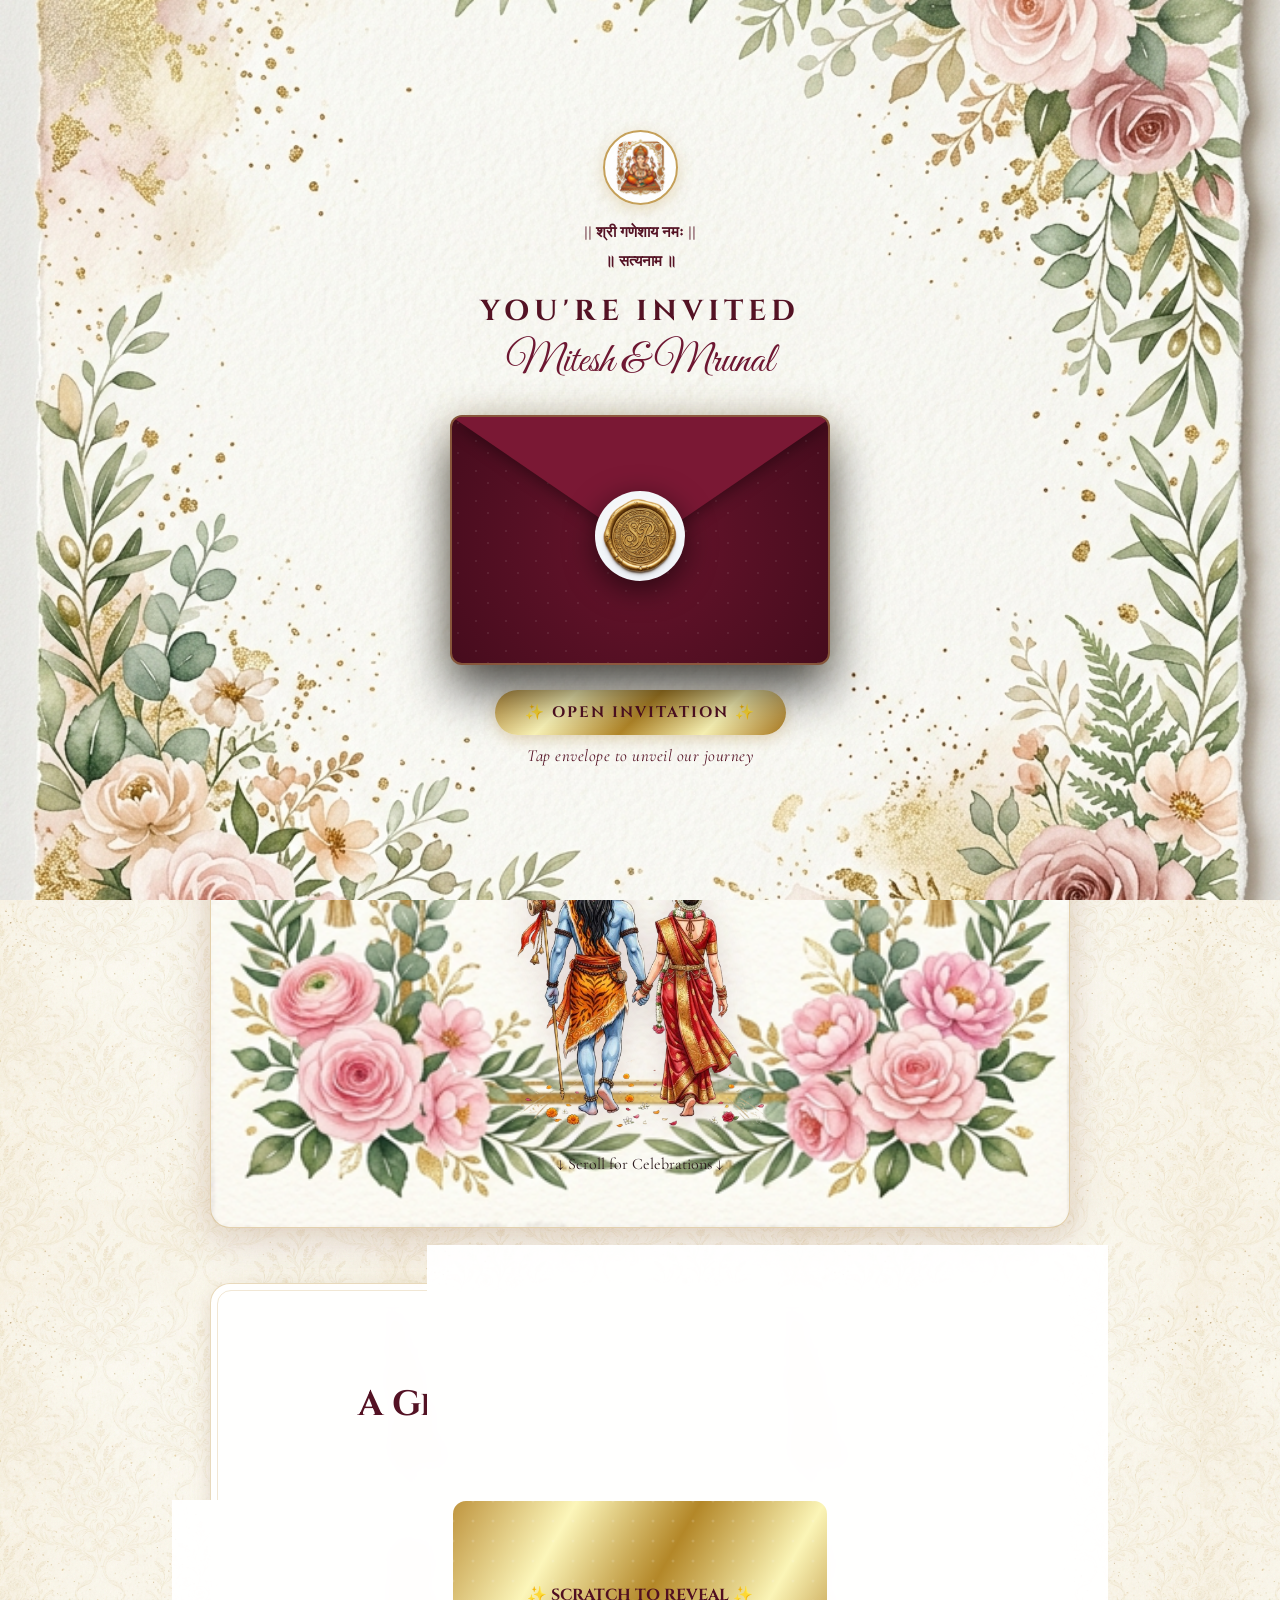
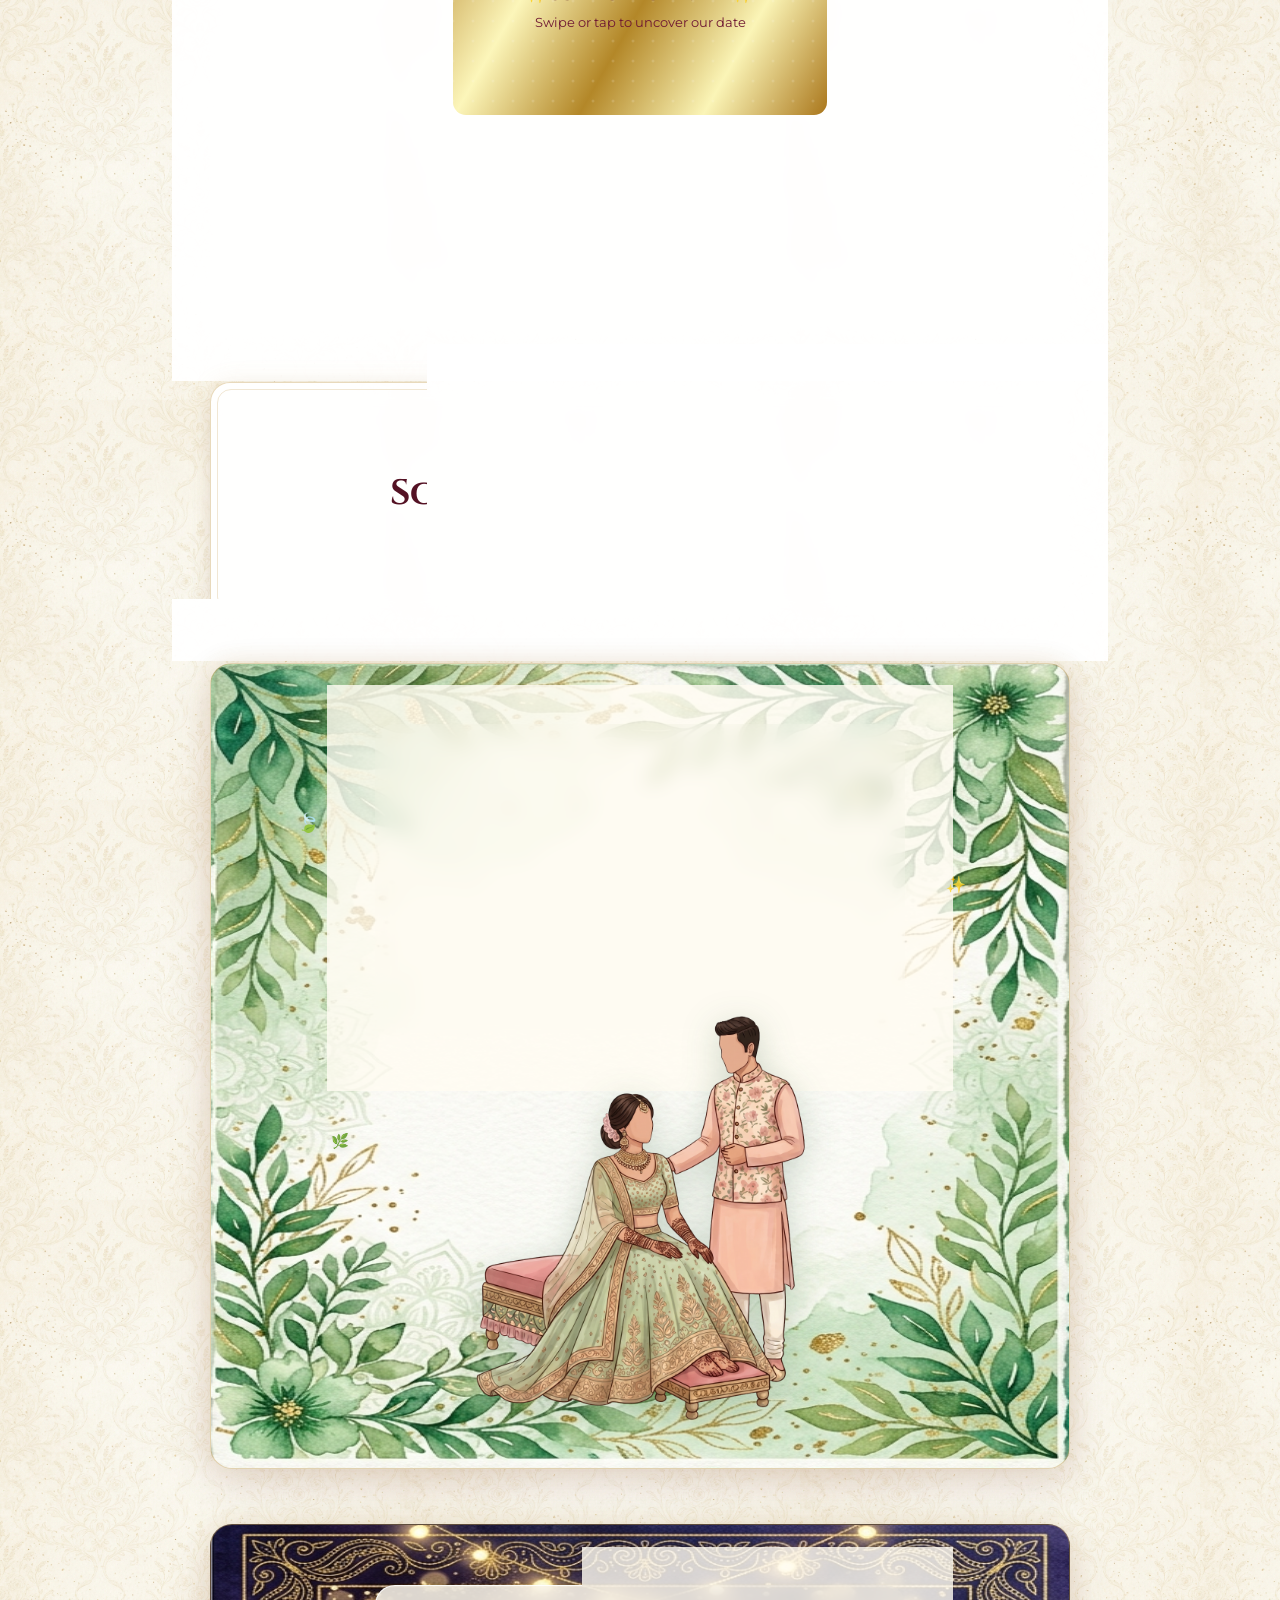
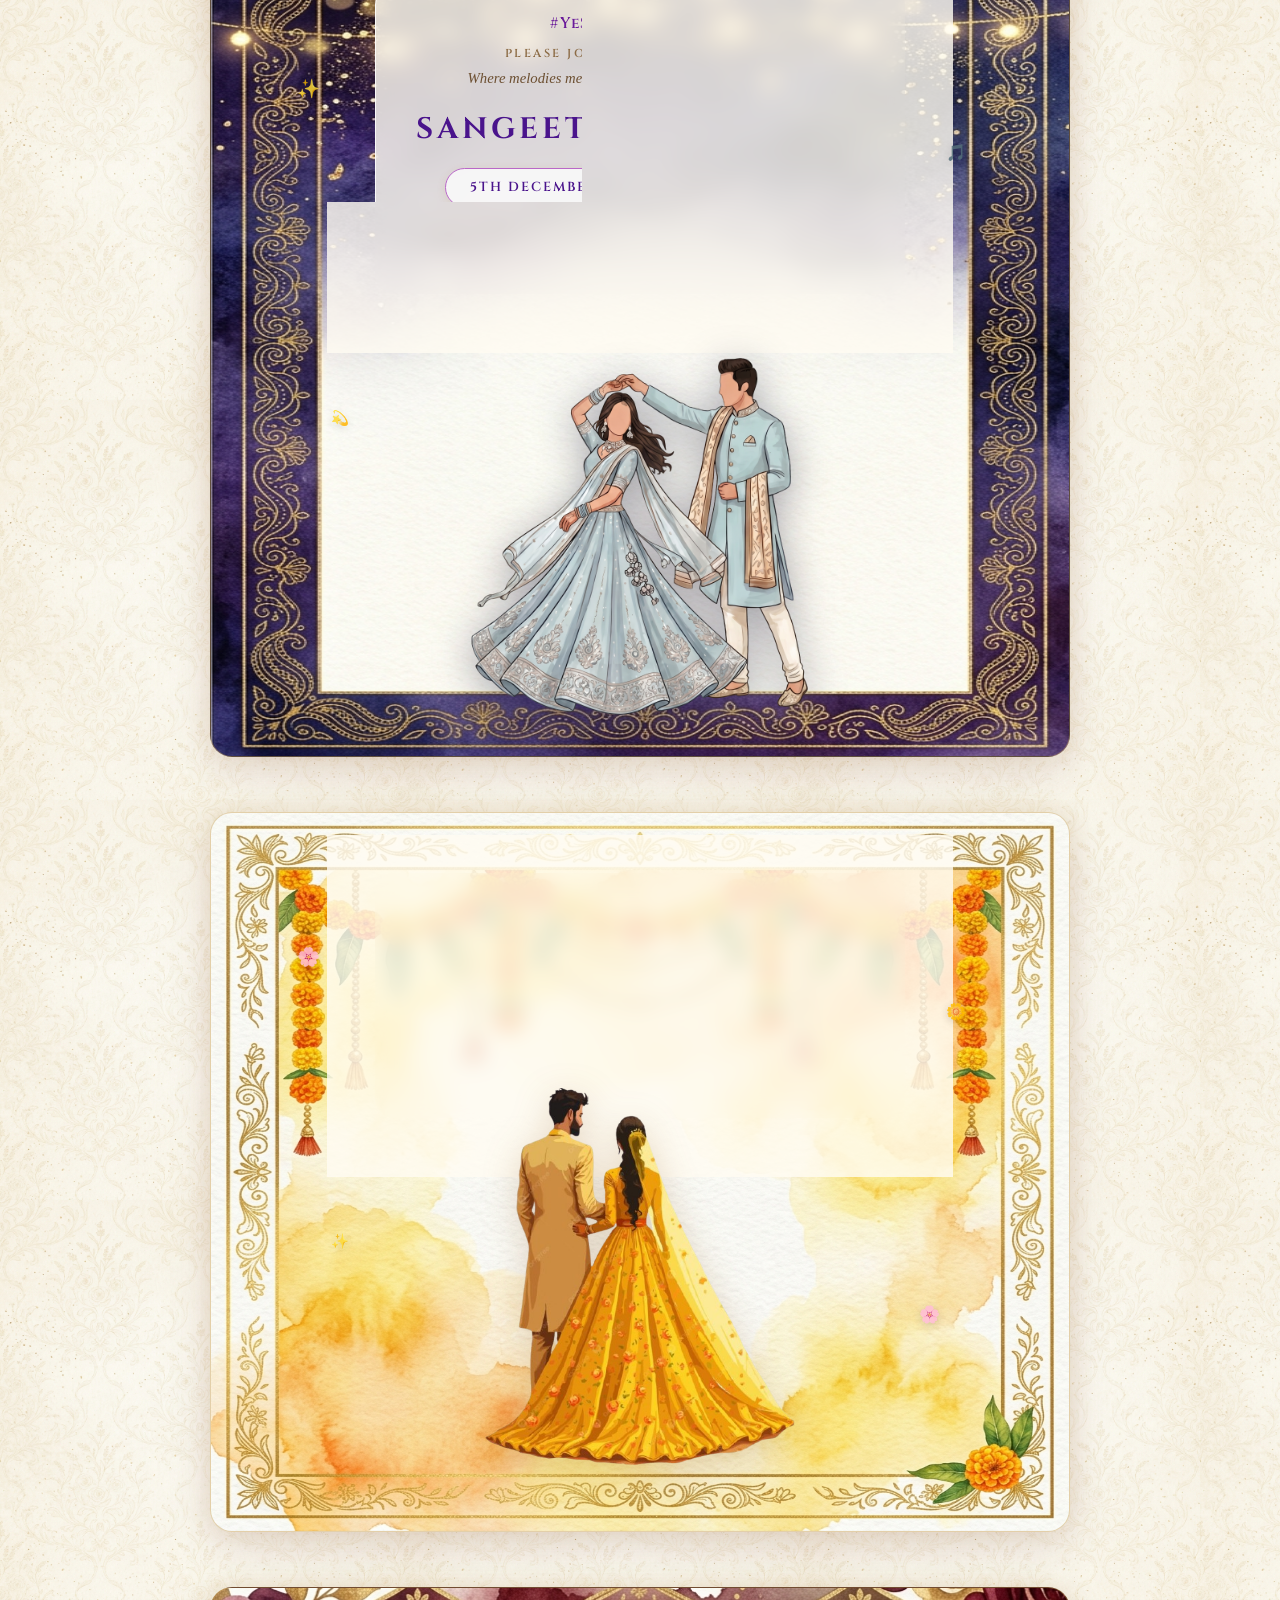
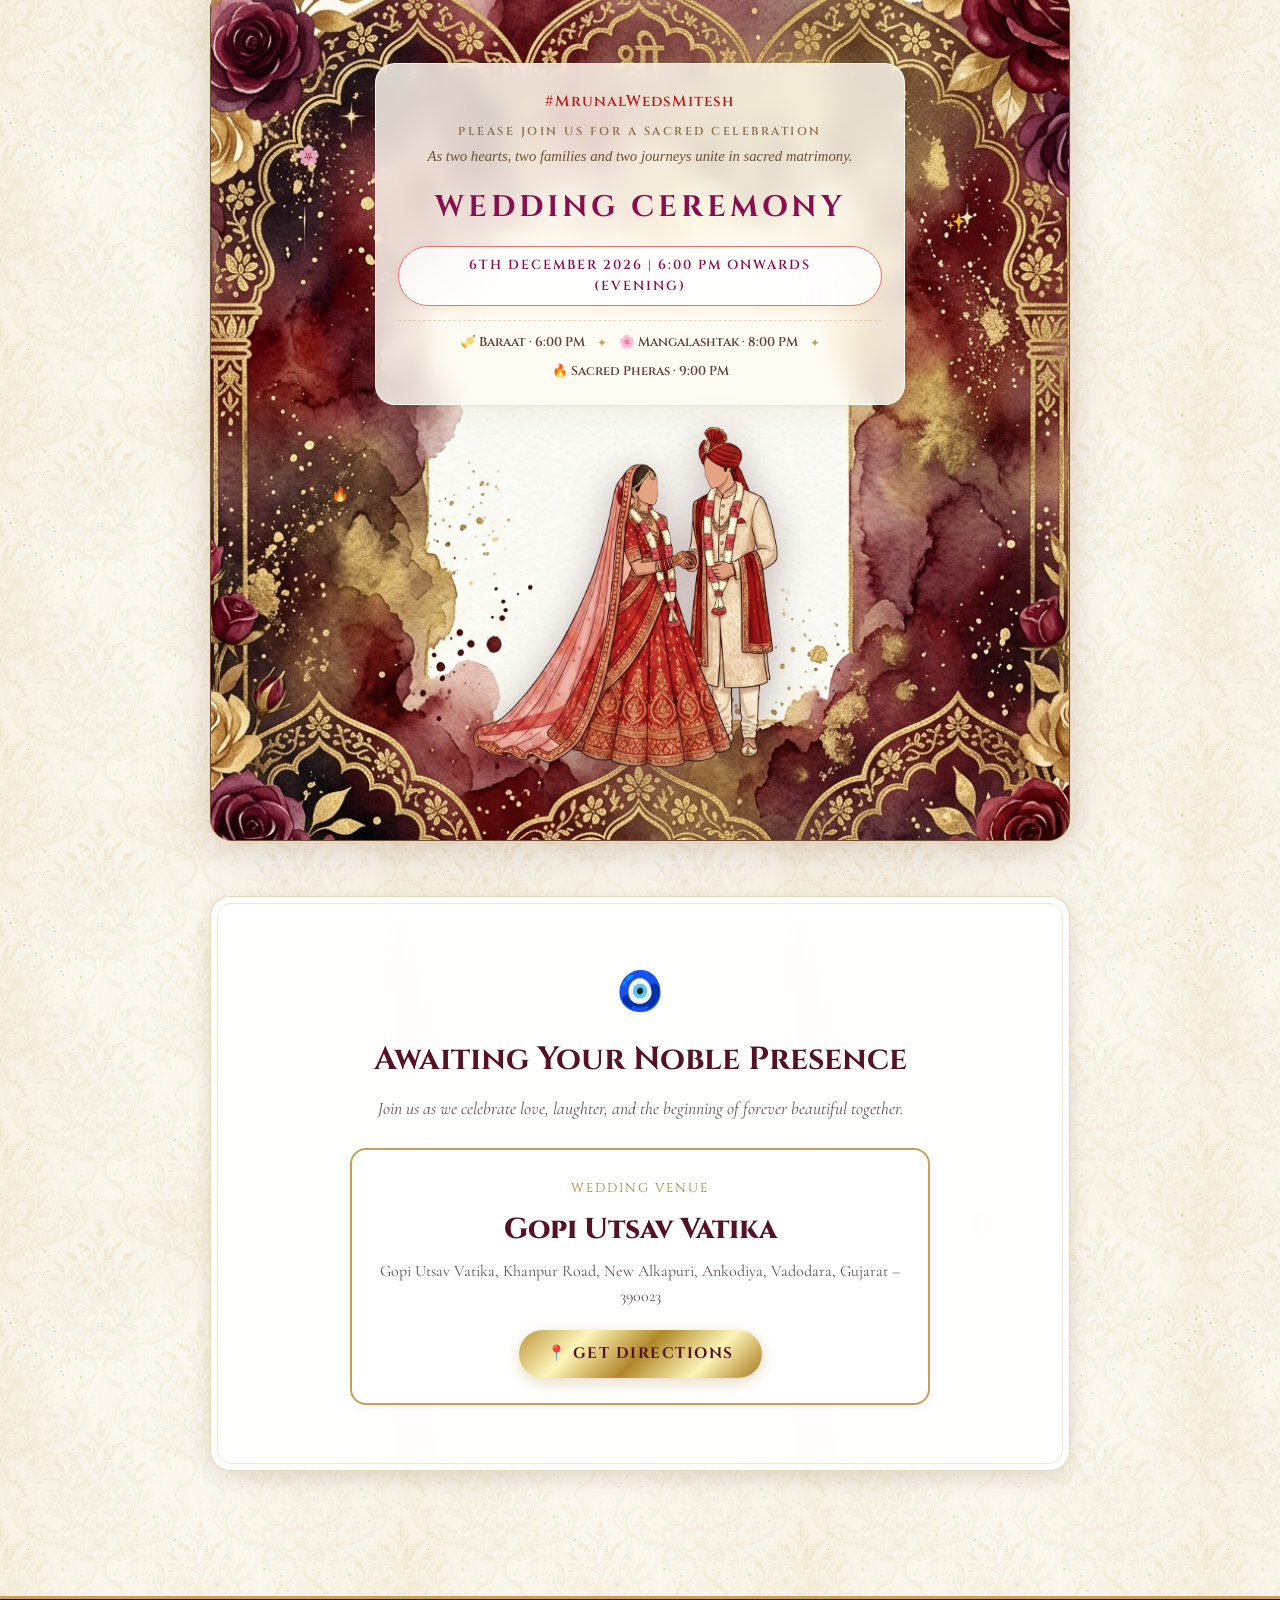
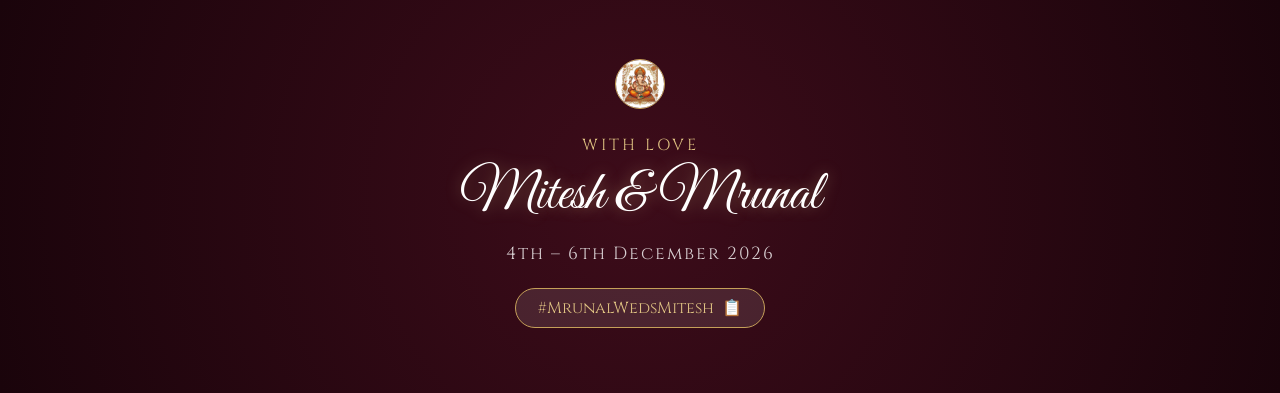
==== commit 2d3d0dab: "Added Mehndi and Sangeet venue addresses" ====
--- a/index.html
+++ b/index.html
@@ -232,6 +232,9 @@
           <div class="ceremony-pill-badge">
             <span>4TH DECEMBER 2026 | 4:00 PM ONWARDS</span>
           </div>
+
+          <!-- Ceremony Venue Address -->
+          <p class="ceremony-address">46 – Swatantra Senani Nagar, In Police Chowki Lane, Samta, Vadodara – 390023.</p>
         </div>
 
         <!-- Foreground Couple Illustration -->
@@ -269,6 +272,9 @@
           <div class="ceremony-pill-badge">
             <span>5TH DECEMBER 2026 | 7:00 PM ONWARDS</span>
           </div>
+
+          <!-- Ceremony Venue Address -->
+          <p class="ceremony-address">Stellar Kitchen, Opp. Police Chowki, Sevasi, Behind Sears Tower, Vadodara, Gujarat – 391101.</p>
         </div>
 
         <!-- Foreground Couple Illustration -->
--- a/src/style.css
+++ b/src/style.css
@@ -1214,6 +1214,17 @@
   font-size: 0.75rem;
 }
 
+/* Ceremony Venue Address */
+.ceremony-address {
+  font-family: var(--font-serif);
+  font-size: 1.05rem;
+  font-weight: 600;
+  color: var(--text-muted);
+  margin-top: 14px;
+  line-height: 1.5;
+  letter-spacing: 0.3px;
+}
+
 /* Foreground Couple Wrap */
 .ceremony-foreground-wrap {
   position: relative;
@@ -1340,6 +1351,12 @@
     z-index: 5;
   }
 
+  .ceremony-address {
+    font-size: 0.95rem;
+    margin-top: 10px;
+    line-height: 1.45;
+  }
+
   /* Lower foreground so couple never merges with the dates */
   .ceremony-foreground-wrap {
     margin-top: 24px;
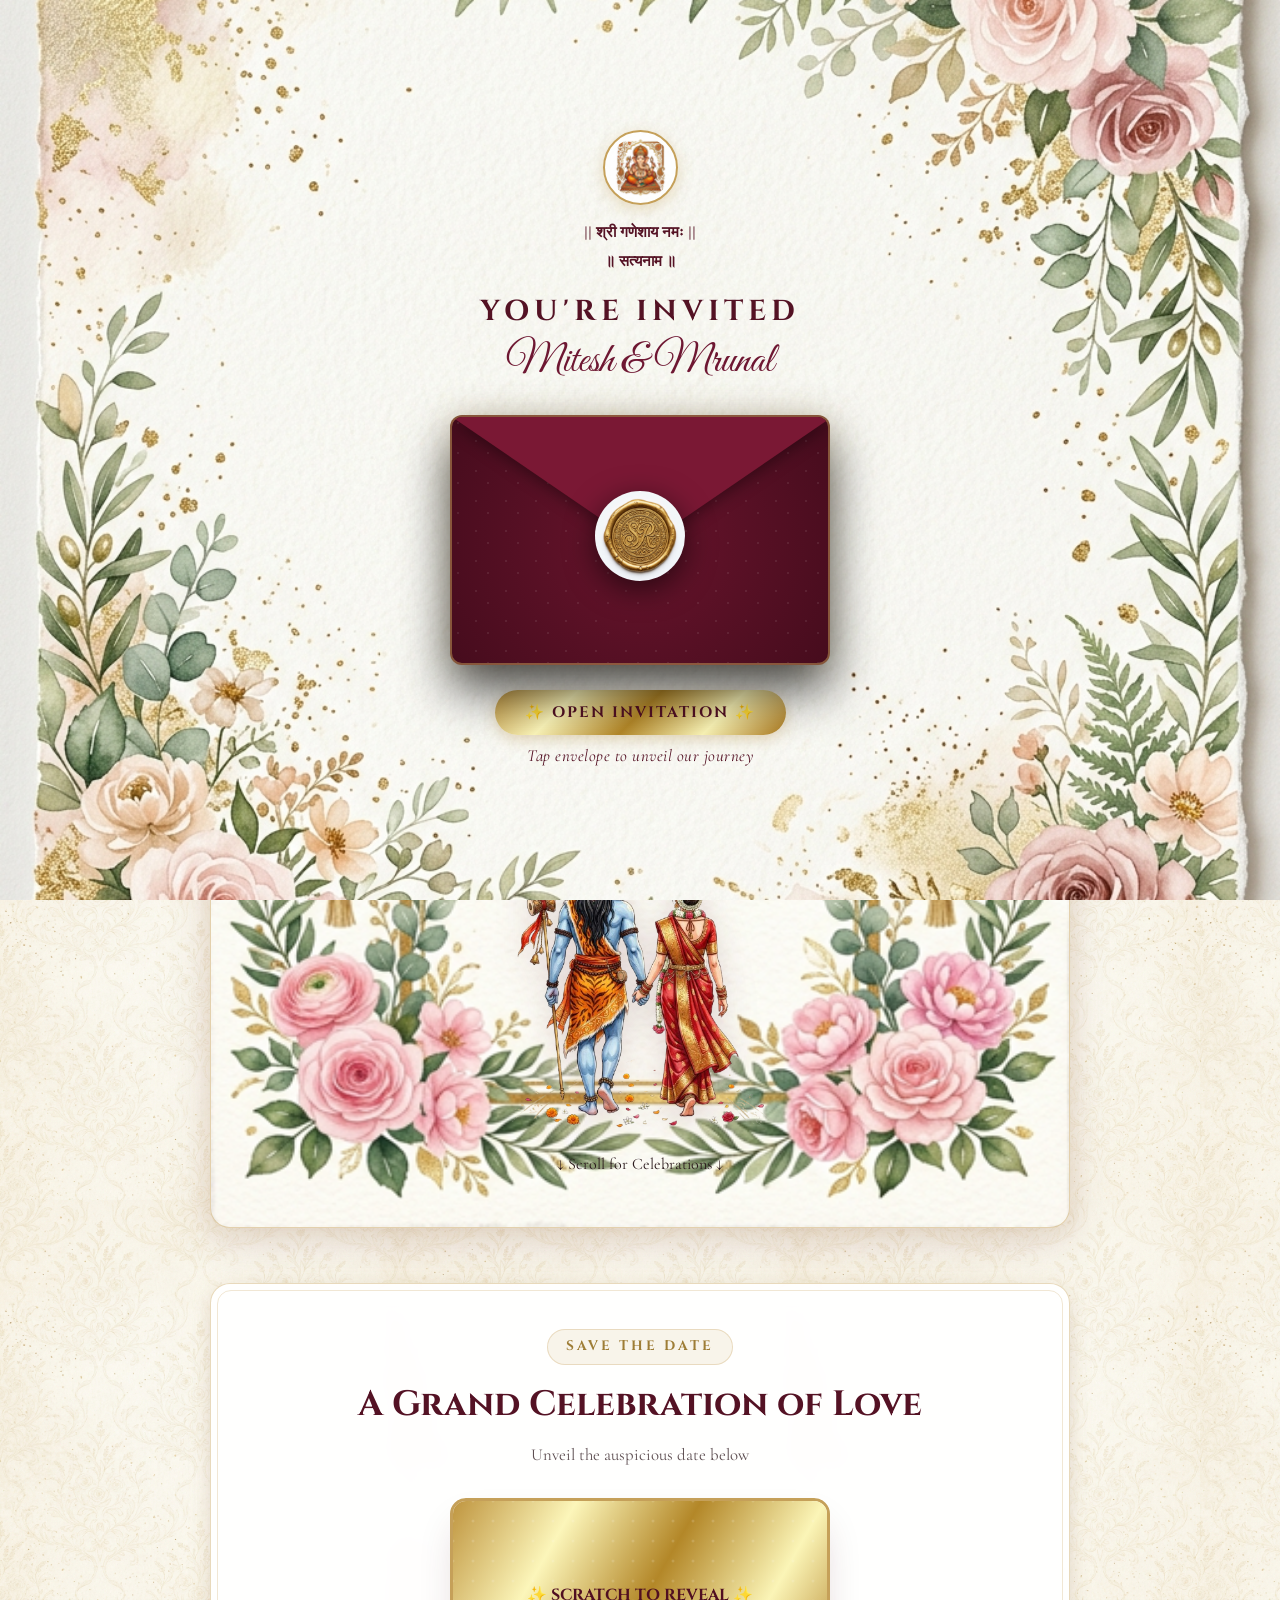
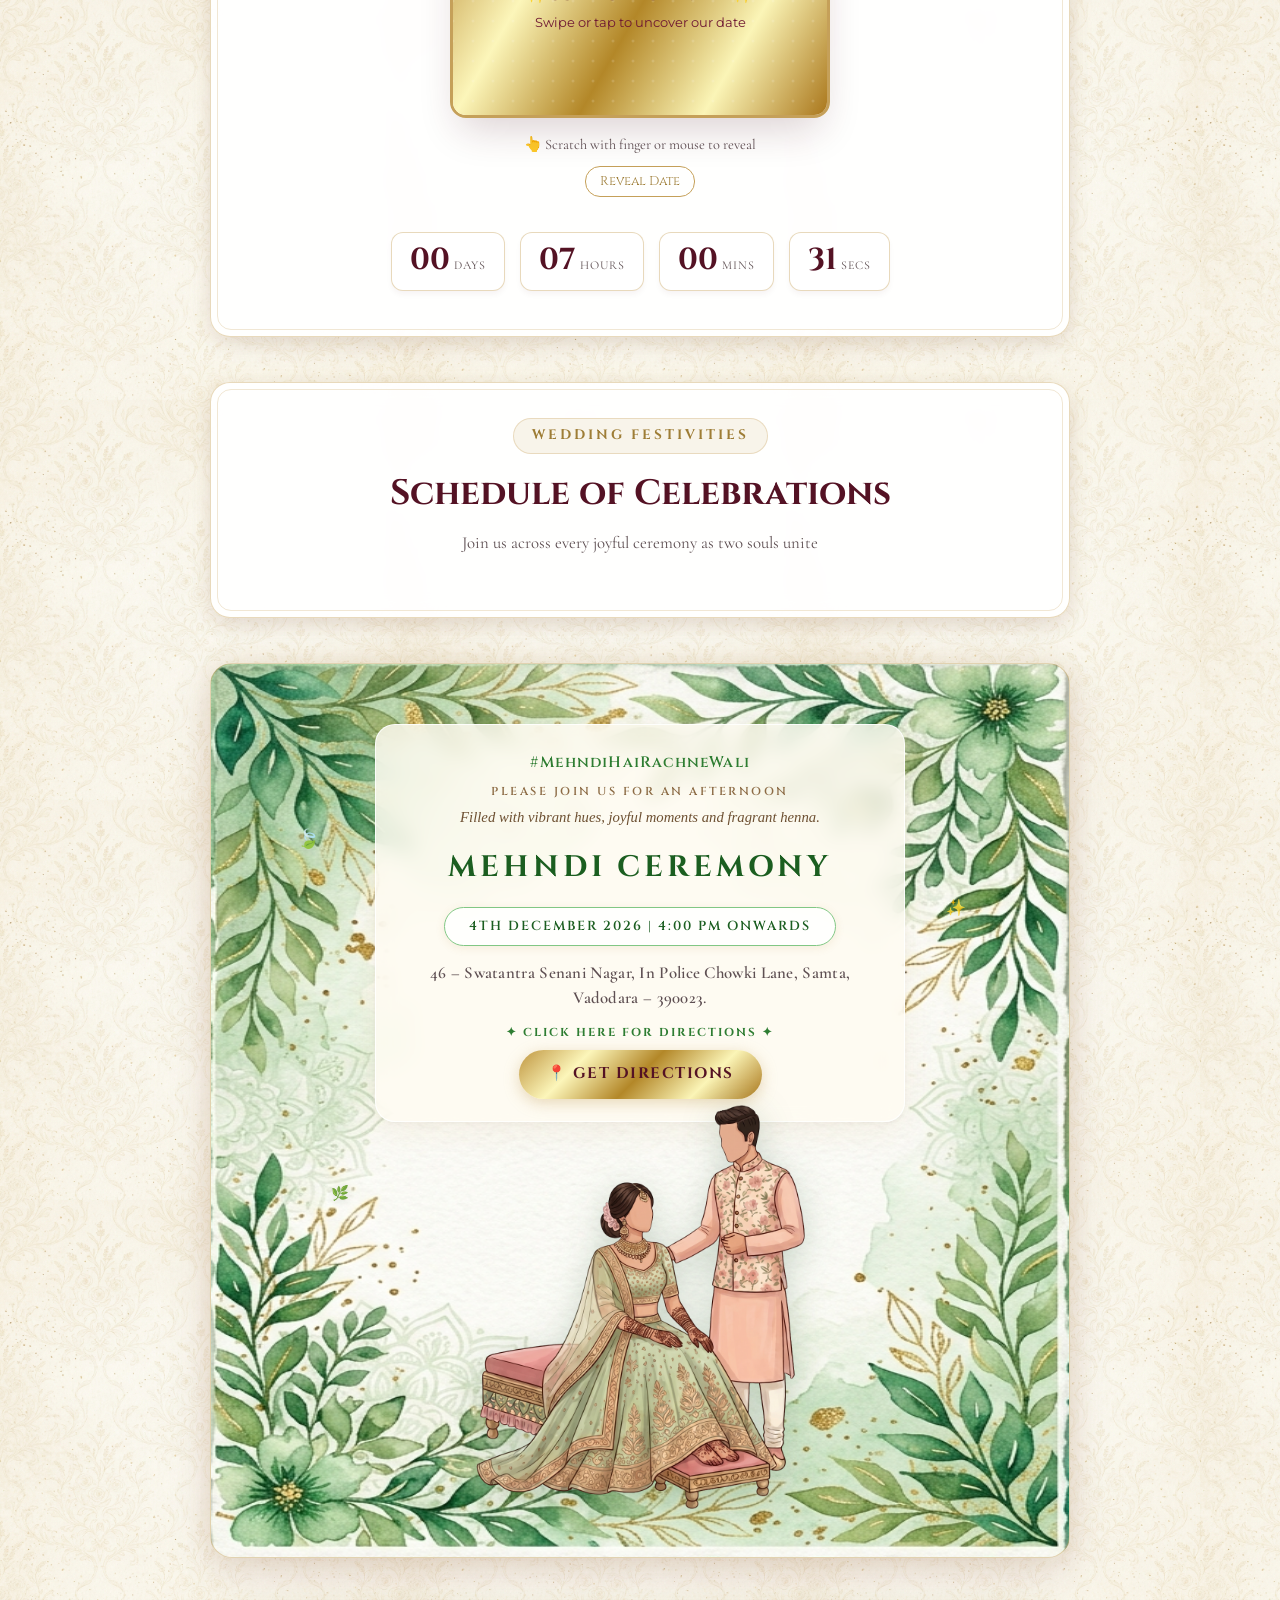
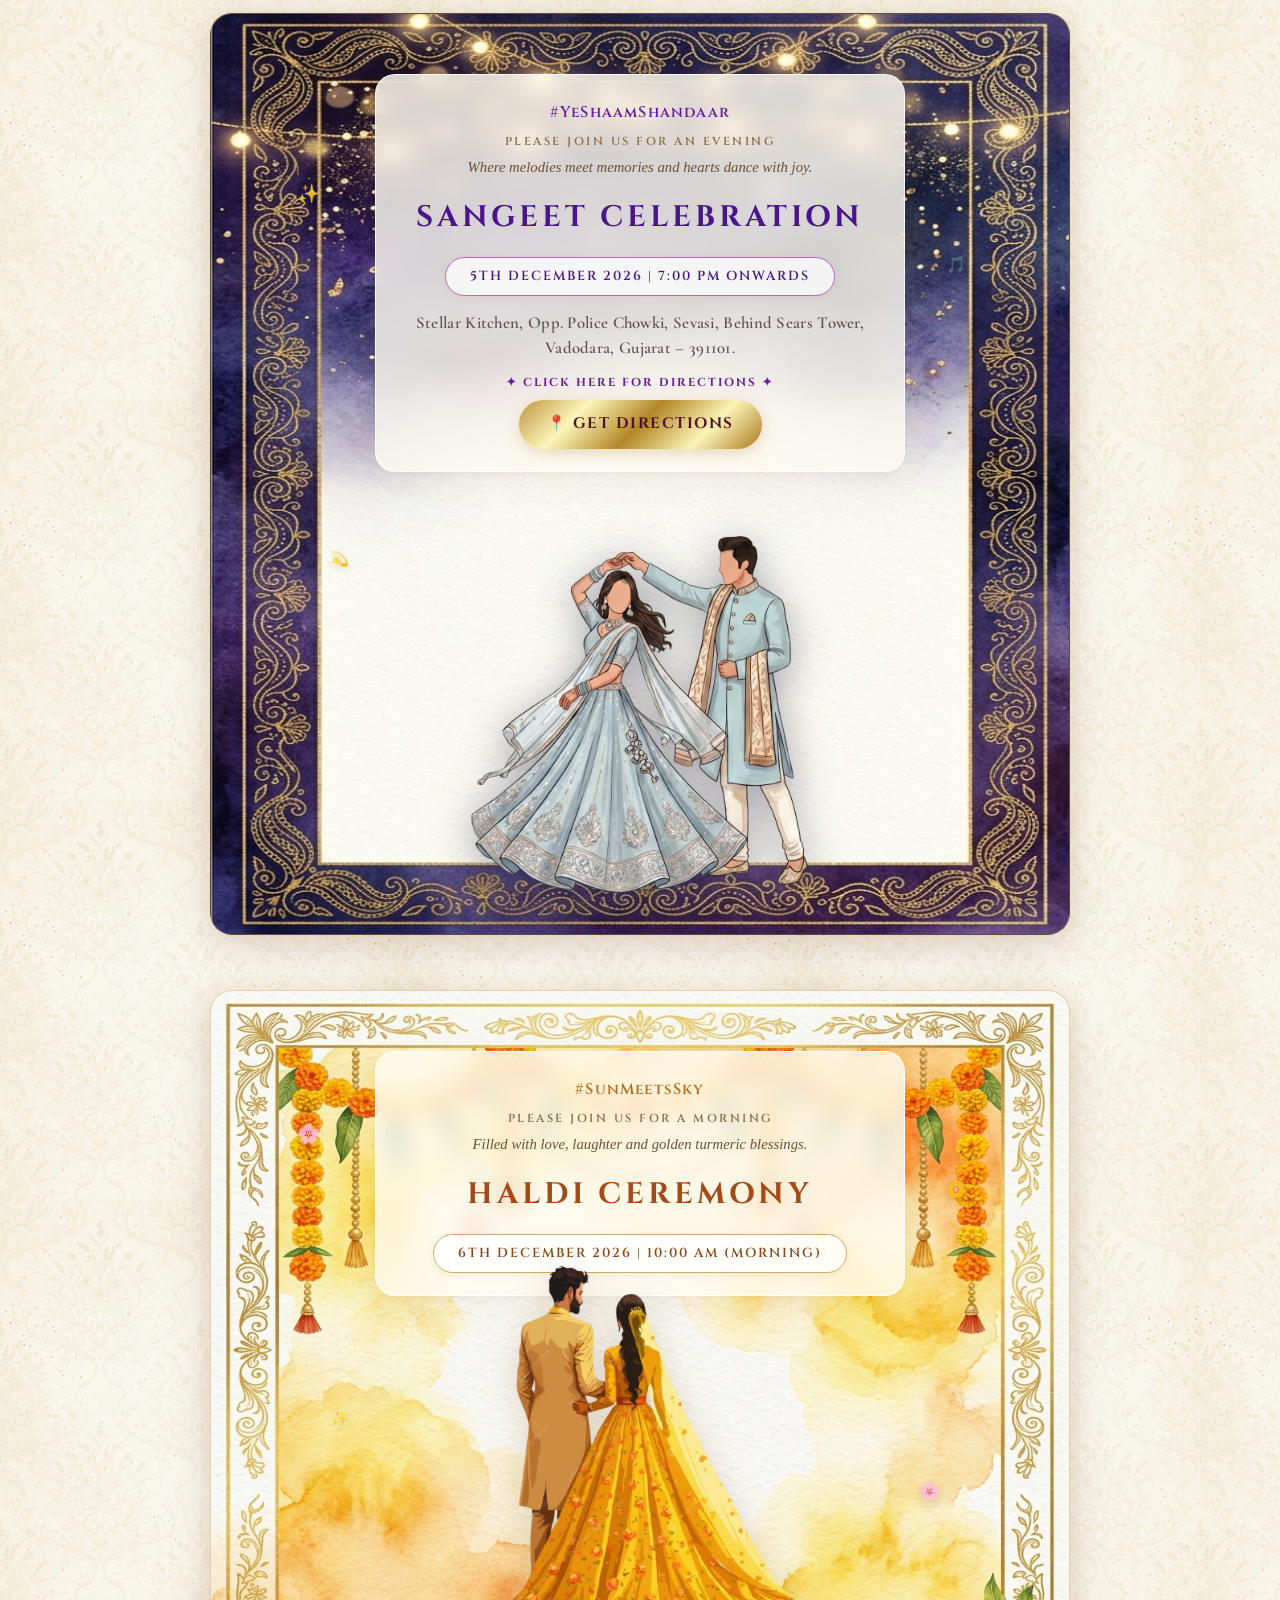
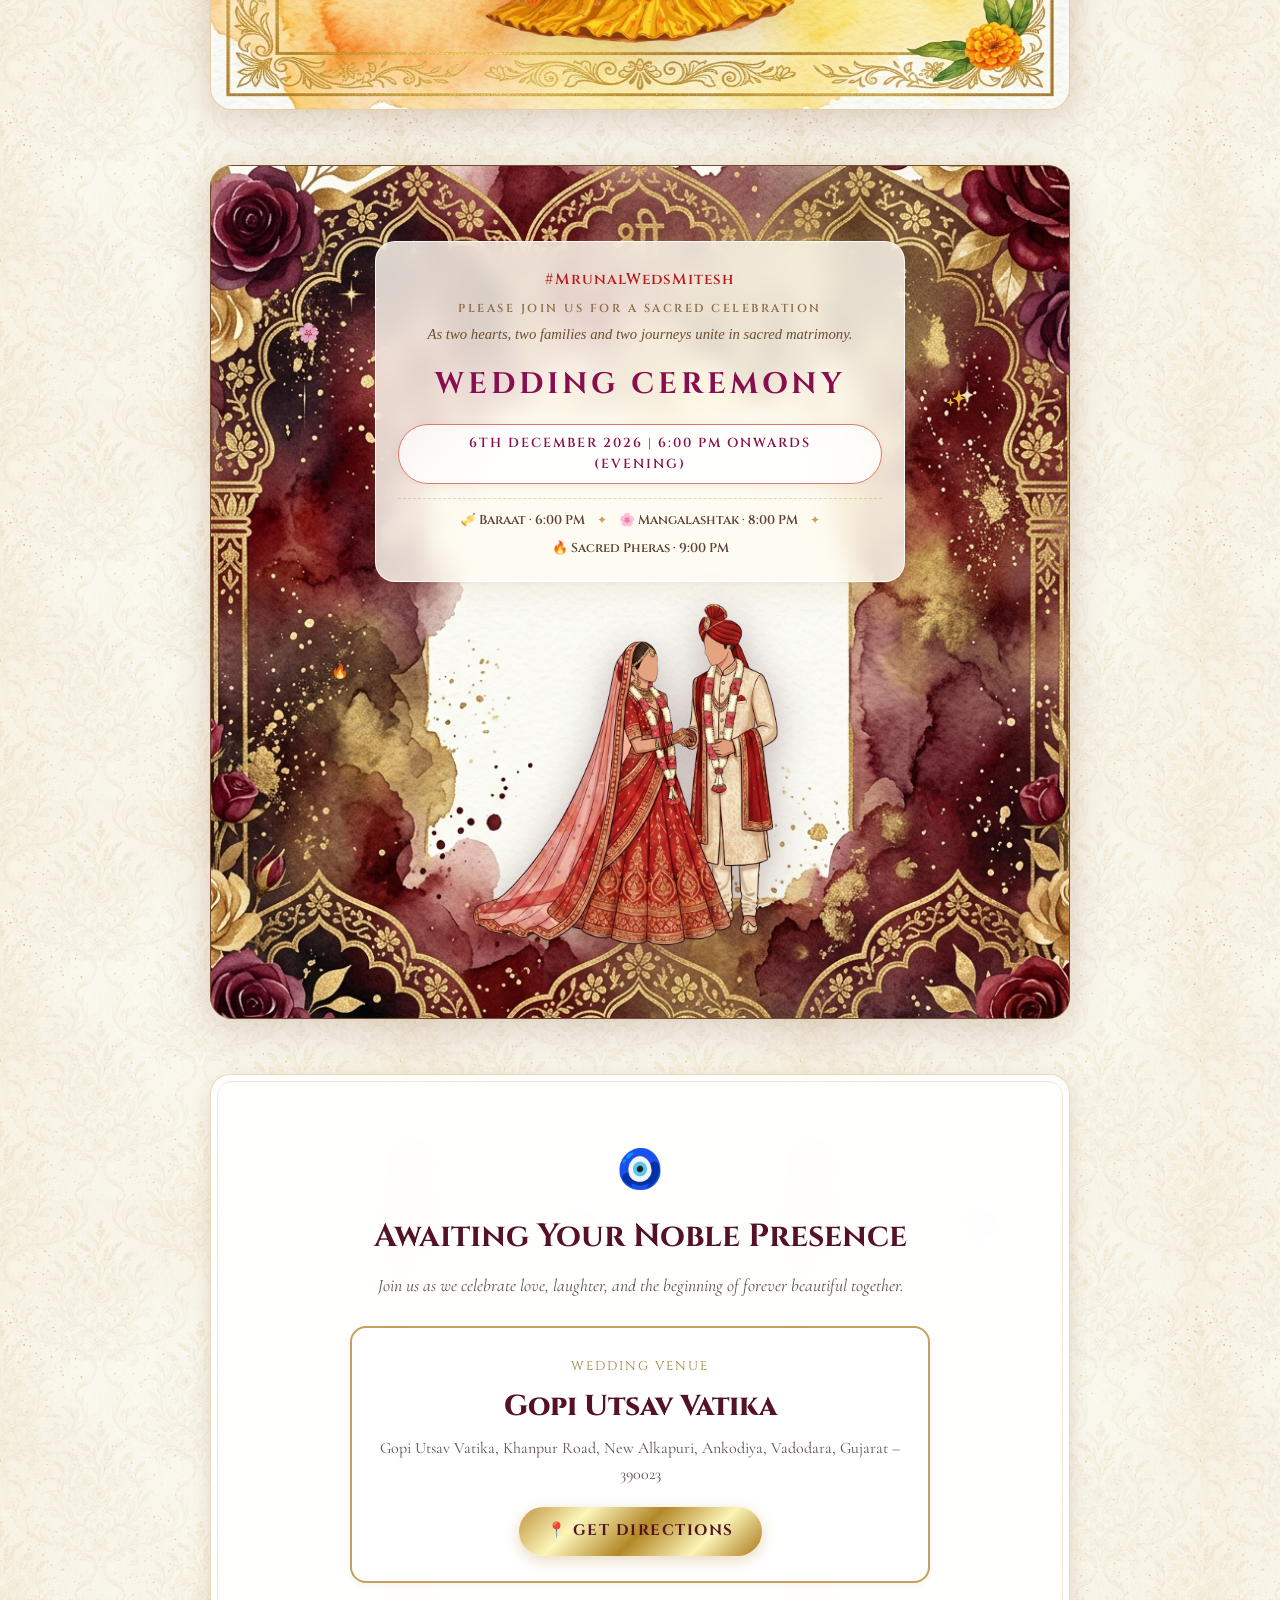
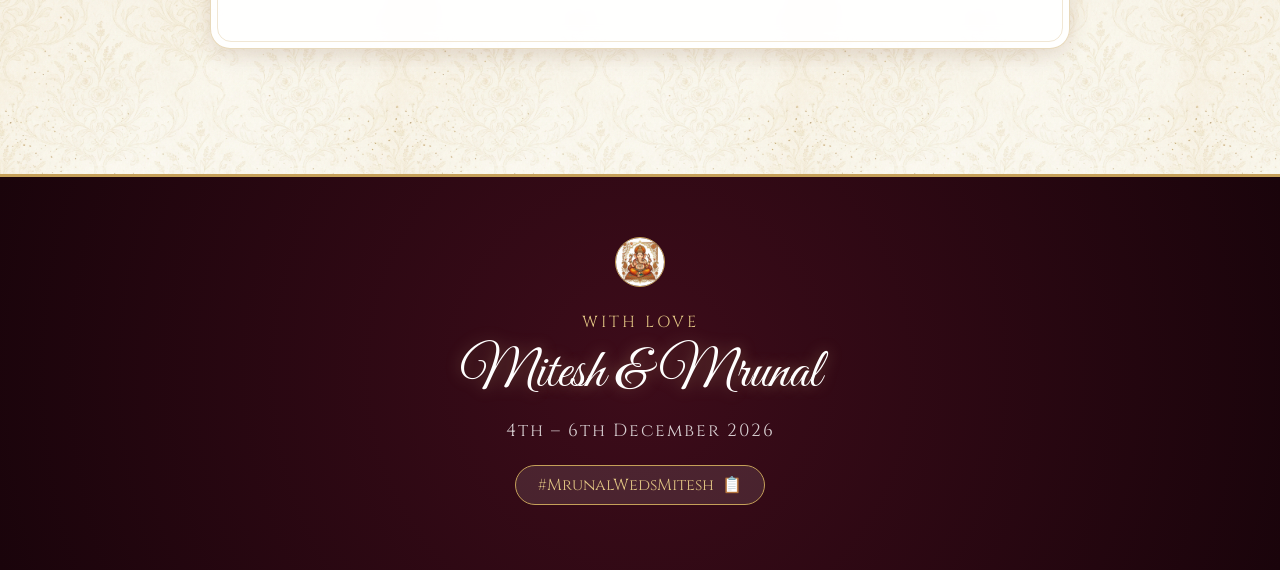
==== commit 7e5ffb03: "Added Google Maps buttons to Mehndi and Sangeet sections" ====
--- a/index.html
+++ b/index.html
@@ -235,6 +235,18 @@
 
           <!-- Ceremony Venue Address -->
           <p class="ceremony-address">46 – Swatantra Senani Nagar, In Police Chowki Lane, Samta, Vadodara – 390023.</p>
+
+          <!-- Directions Button & Clickable Hint -->
+          <div class="ceremony-directions-box">
+            <a href="https://www.google.com/maps/search/?api=1&query=46%20Swatantra%20Senani%20Nagar%2C%20In%20Police%20Chowki%20Lane%2C%20Samta%2C%20Vadodara%20390023"
+              target="_blank" rel="noopener noreferrer" class="ceremony-directions-hint">
+              <span>✦ CLICK HERE FOR DIRECTIONS ✦</span>
+            </a>
+            <a href="https://www.google.com/maps/search/?api=1&query=46%20Swatantra%20Senani%20Nagar%2C%20In%20Police%20Chowki%20Lane%2C%20Samta%2C%20Vadodara%20390023"
+              target="_blank" rel="noopener noreferrer" class="directions-btn ceremony-directions-btn" id="btn-mehndi-directions">
+              <span>📍 GET DIRECTIONS</span>
+            </a>
+          </div>
         </div>
 
         <!-- Foreground Couple Illustration -->
@@ -275,6 +287,18 @@
 
           <!-- Ceremony Venue Address -->
           <p class="ceremony-address">Stellar Kitchen, Opp. Police Chowki, Sevasi, Behind Sears Tower, Vadodara, Gujarat – 391101.</p>
+
+          <!-- Directions Button & Clickable Hint -->
+          <div class="ceremony-directions-box">
+            <a href="https://www.google.com/maps/search/?api=1&query=Stellar%20Kitchen%2C%20Opp%20Police%20Chowki%2C%20Sevasi%2C%20Behind%20Sears%20Tower%2C%20Vadodara%2C%20Gujarat%20391101"
+              target="_blank" rel="noopener noreferrer" class="ceremony-directions-hint">
+              <span>✦ CLICK HERE FOR DIRECTIONS ✦</span>
+            </a>
+            <a href="https://www.google.com/maps/search/?api=1&query=Stellar%20Kitchen%2C%20Opp%20Police%20Chowki%2C%20Sevasi%2C%20Behind%20Sears%20Tower%2C%20Vadodara%2C%20Gujarat%20391101"
+              target="_blank" rel="noopener noreferrer" class="directions-btn ceremony-directions-btn" id="btn-sangeet-directions">
+              <span>📍 GET DIRECTIONS</span>
+            </a>
+          </div>
         </div>
 
         <!-- Foreground Couple Illustration -->
--- a/src/style.css
+++ b/src/style.css
@@ -1215,6 +1215,46 @@
 }
 
 /* Ceremony Venue Address */
+
+/* Ceremony Directions Box & Hint */
+.ceremony-directions-box {
+  margin-top: 14px;
+  display: flex;
+  flex-direction: column;
+  align-items: center;
+  justify-content: center;
+  gap: 8px;
+}
+
+.ceremony-directions-hint {
+  font-family: var(--font-royal);
+  font-size: 0.72rem;
+  font-weight: 700;
+  letter-spacing: 2px;
+  text-transform: uppercase;
+  text-decoration: none;
+  display: inline-block;
+  transition: all 0.3s ease;
+}
+
+.ceremony-card-mehndi .ceremony-directions-hint {
+  color: #2e7d32;
+}
+
+.ceremony-card-sangeet .ceremony-directions-hint {
+  color: #6a1b9a;
+}
+
+.ceremony-directions-hint:hover {
+  opacity: 0.82;
+  transform: translateY(-1px);
+}
+
+.ceremony-directions-btn {
+  font-size: 0.9rem;
+  padding: 10px 26px;
+}
+
 .ceremony-address {
   font-family: var(--font-serif);
   font-size: 1.05rem;
@@ -1357,6 +1397,22 @@
     line-height: 1.45;
   }
 
+  .ceremony-directions-box {
+    margin-top: 10px;
+    gap: 6px;
+  }
+
+  .ceremony-directions-hint {
+    font-size: 0.68rem;
+    letter-spacing: 1.6px;
+  }
+
+  .ceremony-directions-btn {
+    font-size: 0.85rem;
+    padding: 9px 22px;
+  }
+
+
   /* Lower foreground so couple never merges with the dates */
   .ceremony-foreground-wrap {
     margin-top: 24px;
